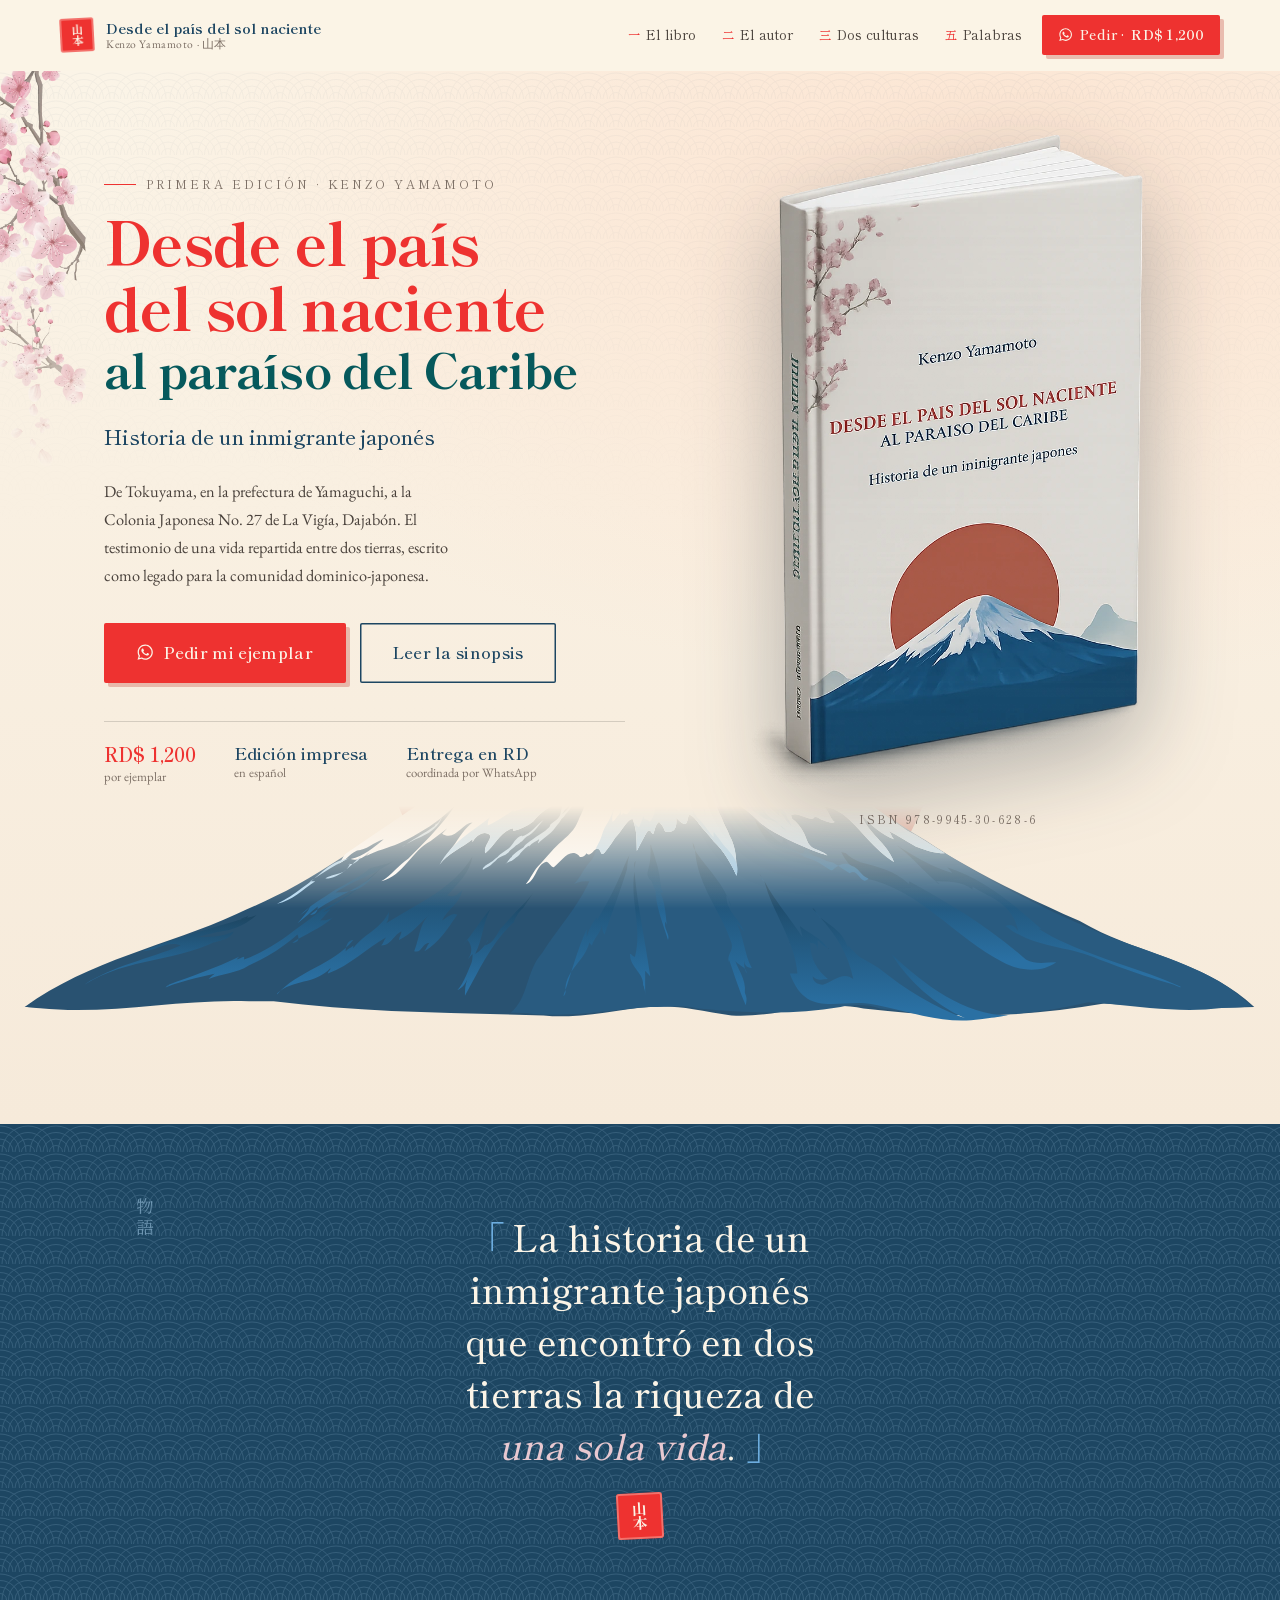
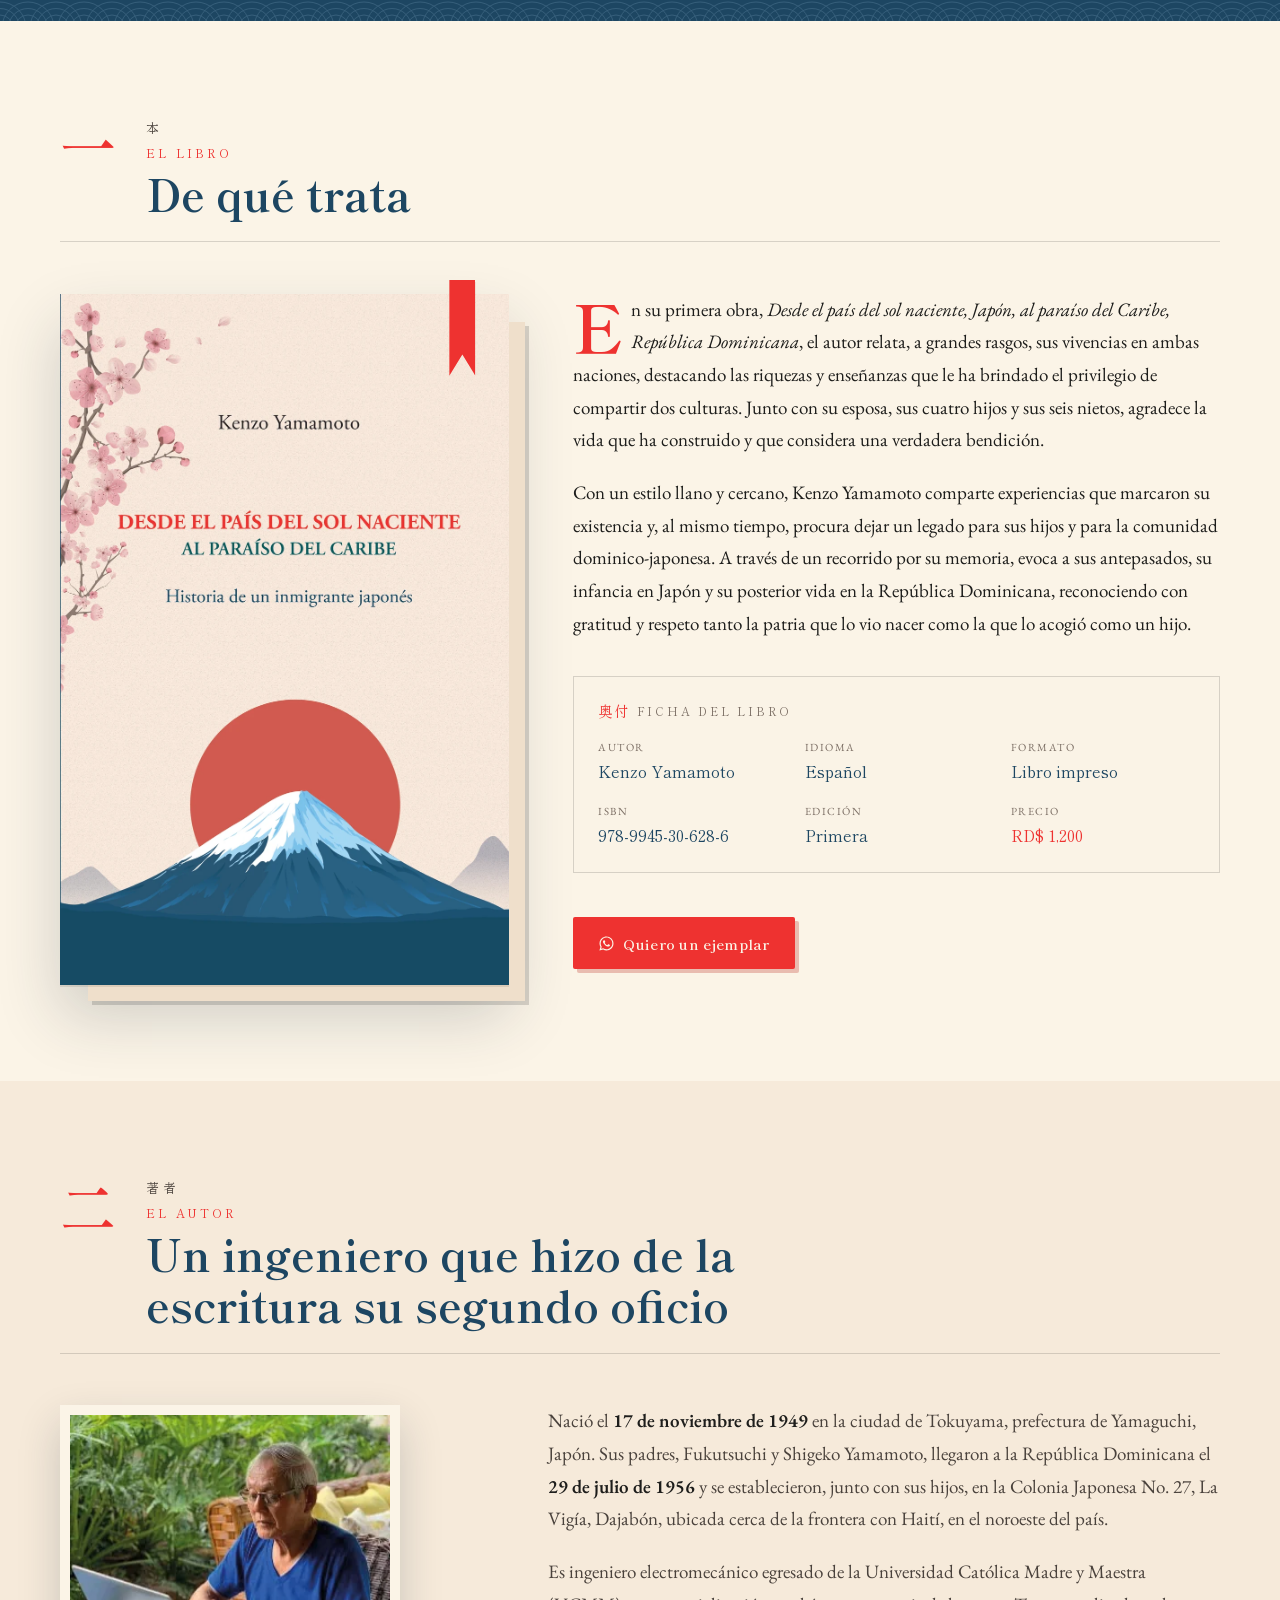
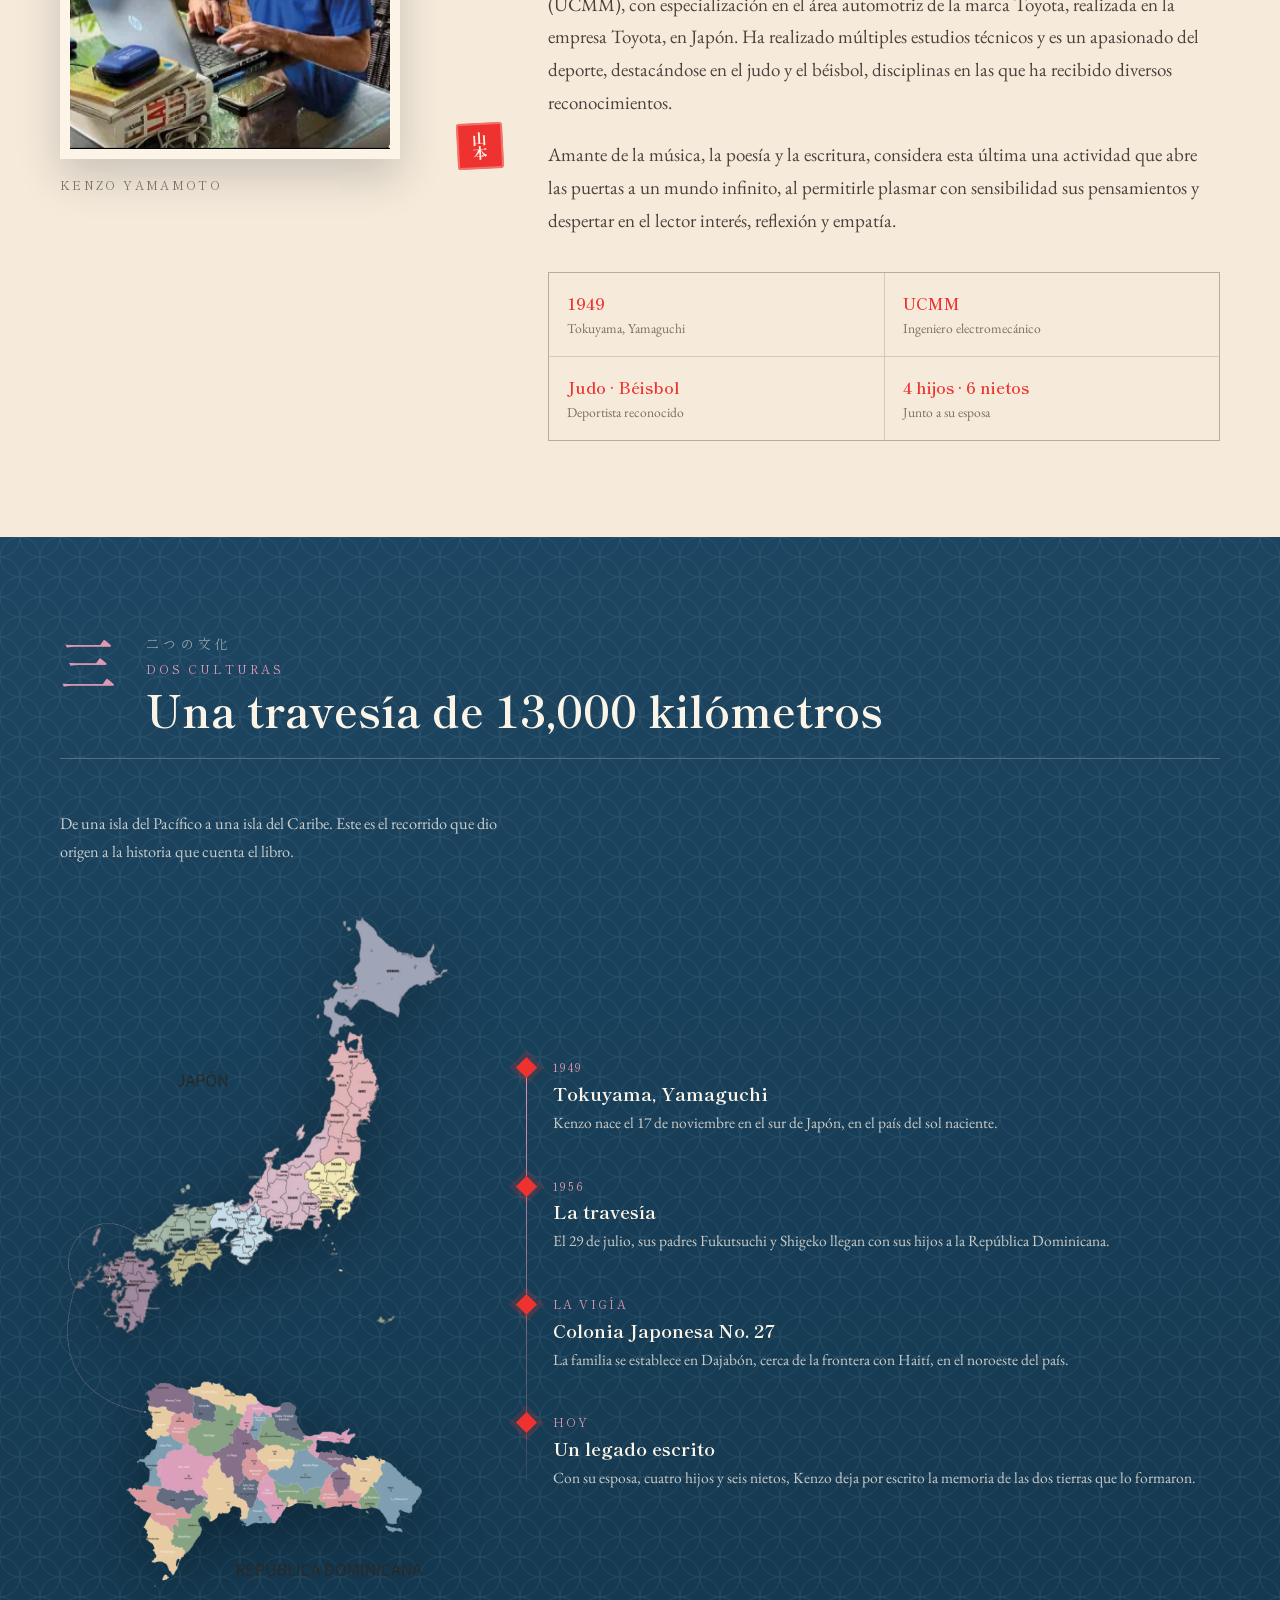
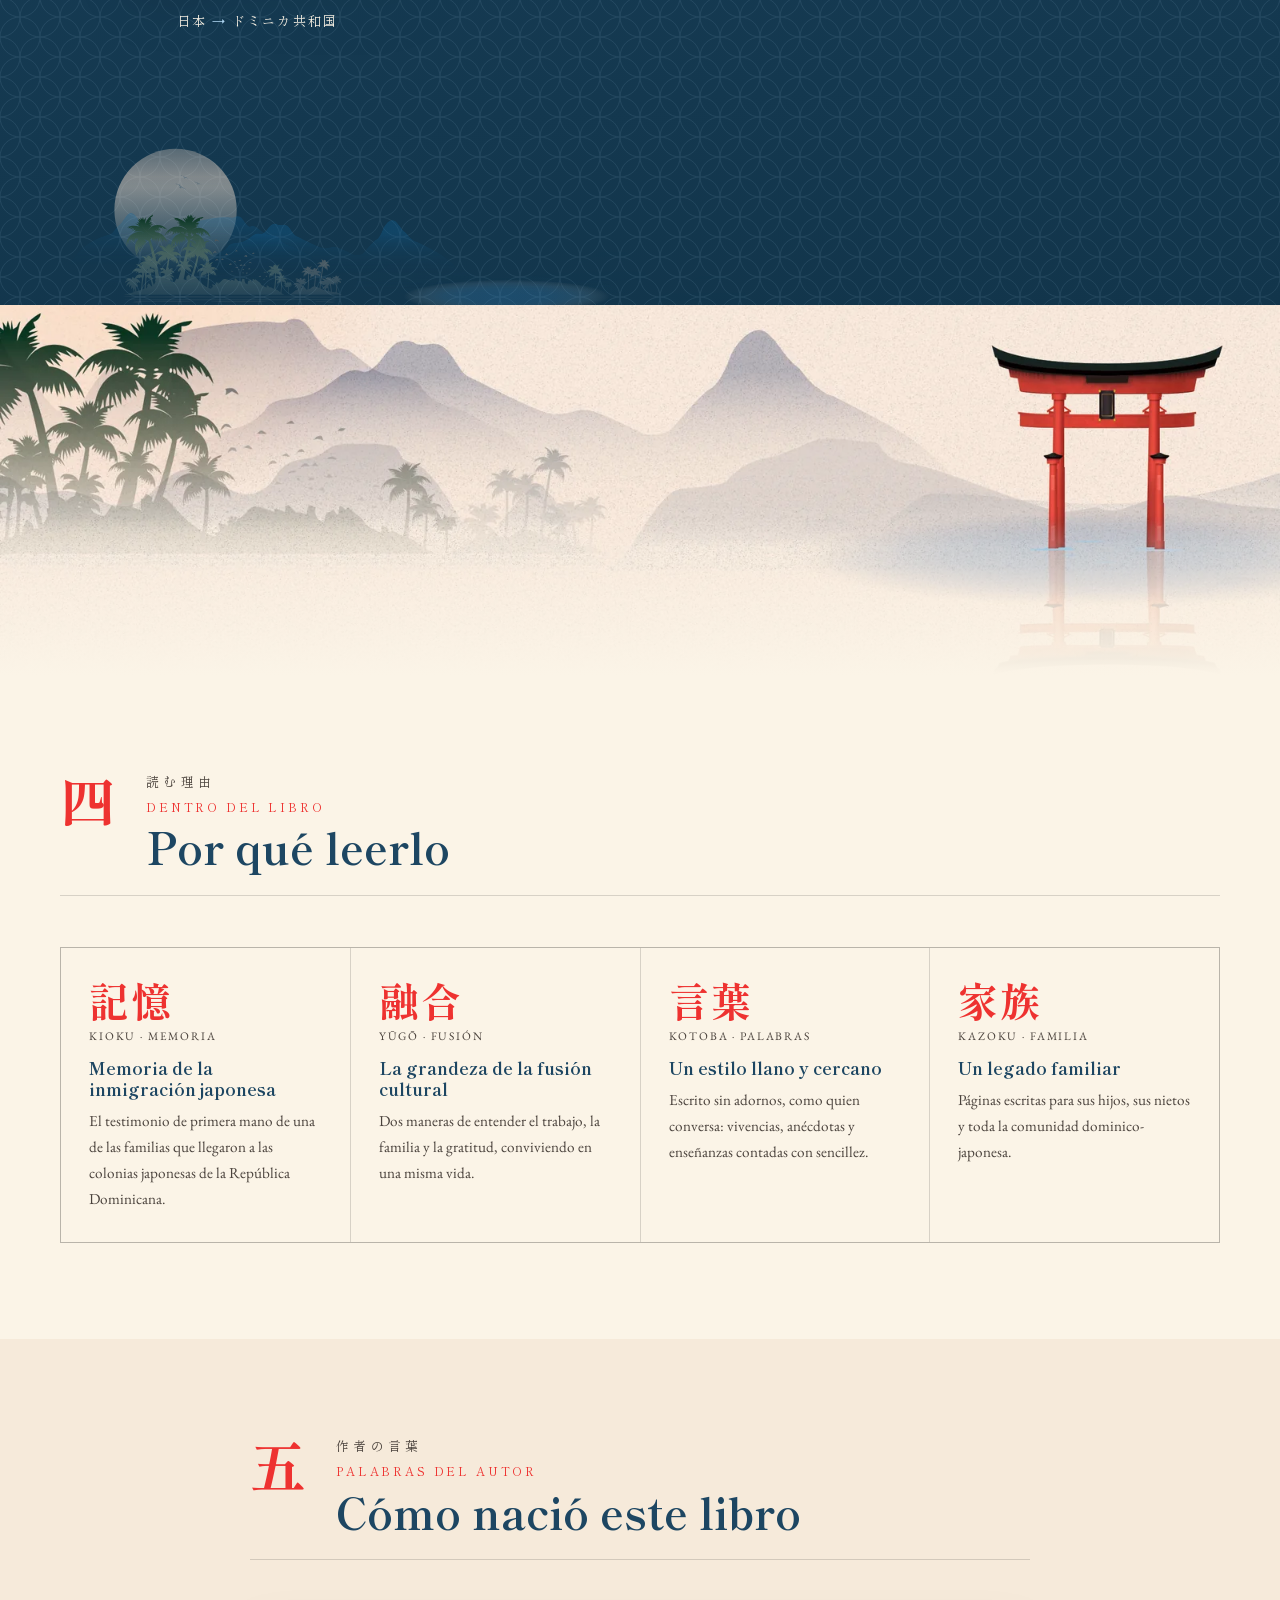
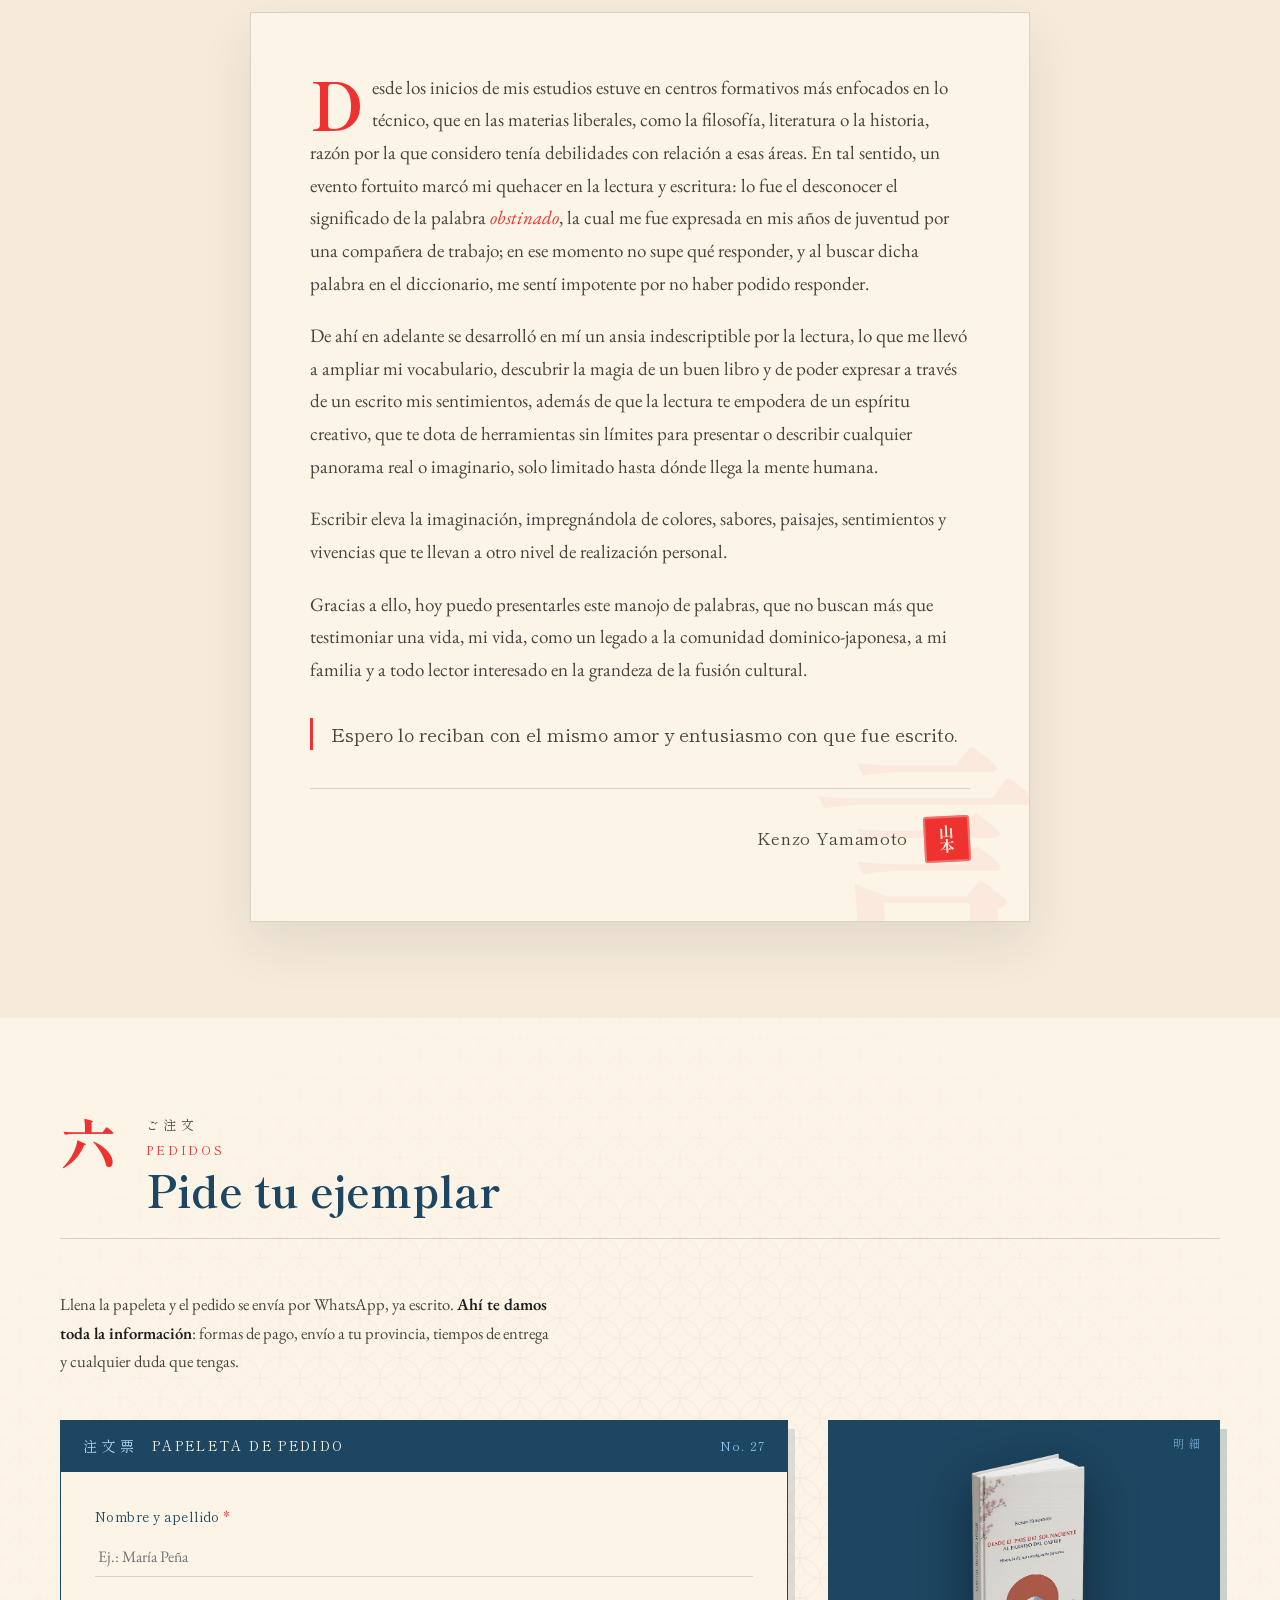
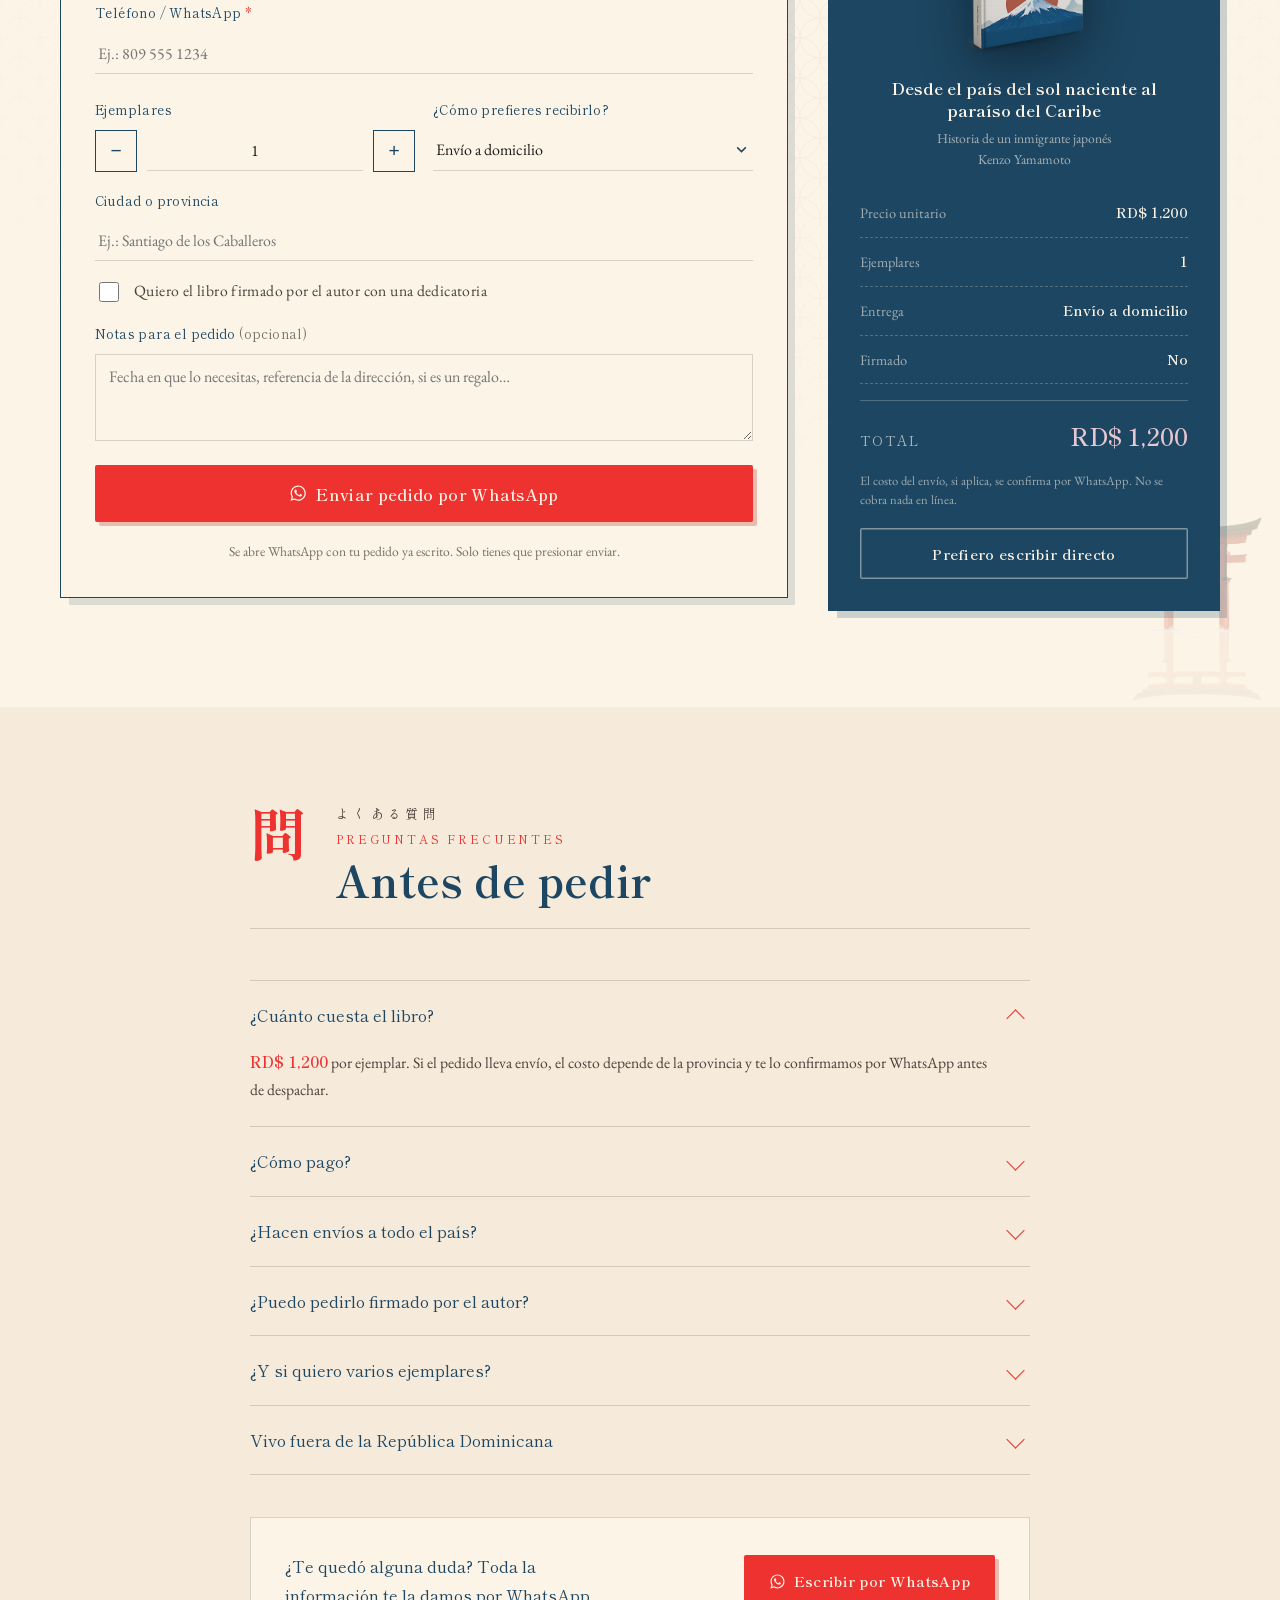
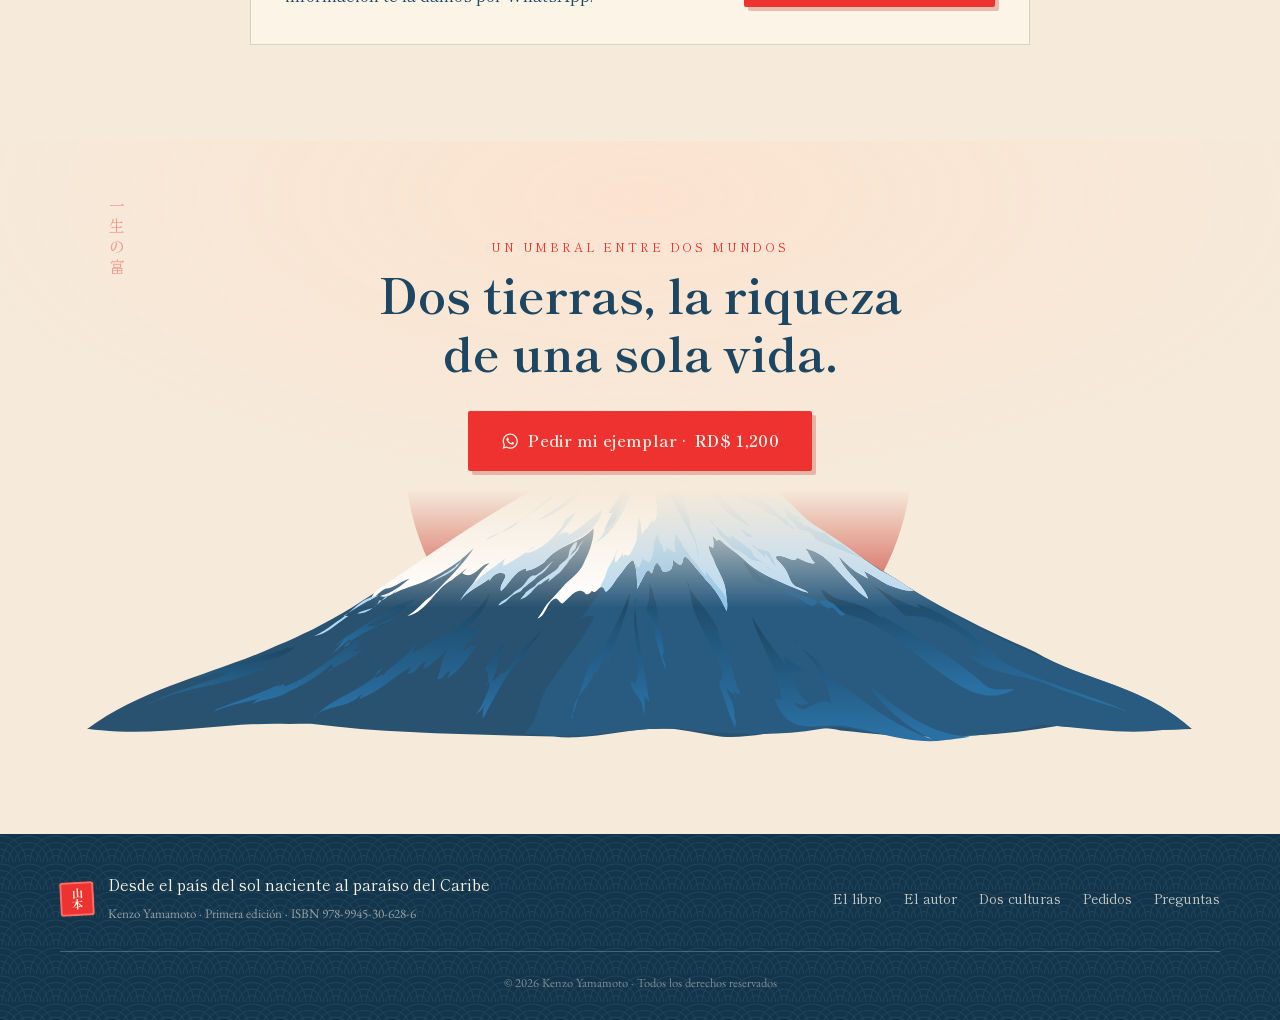
==== index.html @ 10454348 "web v2.2 rediseñada" ====
<!DOCTYPE html>
<html lang="es">
<head>
<meta charset="UTF-8">
<meta name="viewport" content="width=device-width, initial-scale=1">
<title>Desde el país del sol naciente al paraíso del Caribe — Kenzo Yamamoto</title>

<meta name="description" content="Historia de un inmigrante japonés. Kenzo Yamamoto narra su vida entre Japón y la República Dominicana. RD$ 1,200 · Pide tu ejemplar por WhatsApp.">
<meta name="author" content="Kenzo Yamamoto">
<meta name="theme-color" content="#1D4662">

<meta property="og:type" content="book">
<meta property="og:title" content="Desde el país del sol naciente al paraíso del Caribe">
<meta property="og:description" content="Historia de un inmigrante japonés que encontró en dos tierras la riqueza de una sola vida.">
<meta property="og:image" content="assets/book-cover.webp">
<meta property="og:locale" content="es_DO">

<link rel="icon" href="assets/torii.webp">
<link rel="preconnect" href="https://fonts.googleapis.com">
<link rel="preconnect" href="https://fonts.gstatic.com" crossorigin>
<link href="https://fonts.googleapis.com/css2?family=Shippori+Mincho:wght@400;500;600;700;800&family=EB+Garamond:ital,wght@0,400;0,500;0,600;1,400;1,500&display=swap" rel="stylesheet">
<link rel="stylesheet" href="css/styles.css">
</head>
<body>

<a class="skip-link" href="#pedido">Saltar al formulario de pedido</a>

<!-- ═══════════════════ NAV ═══════════════════ -->
<header class="nav" id="nav">
  <div class="nav__progress" id="progress" aria-hidden="true"></div>

  <div class="nav__inner">
    <a class="nav__brand" href="#inicio">
      <span class="hanko hanko--sm" aria-hidden="true">山本</span>
      <span class="nav__brandtxt">
        <strong>Desde el país del sol naciente</strong>
        <small>Kenzo Yamamoto · 山本</small>
      </span>
    </a>

    <nav class="nav__links" aria-label="Capítulos">
      <a href="#libro"><i aria-hidden="true">一</i>El libro</a>
      <a href="#autor"><i aria-hidden="true">二</i>El autor</a>
      <a href="#culturas"><i aria-hidden="true">三</i>Dos culturas</a>
      <a href="#palabras"><i aria-hidden="true">五</i>Palabras</a>
    </nav>

    <a class="btn btn--shu nav__cta" href="#pedido">
      <svg class="ico-wa" viewBox="0 0 24 24" aria-hidden="true"><path d="M12.04 2C6.58 2 2.13 6.45 2.13 11.91c0 1.75.46 3.45 1.32 4.95L2 22l5.25-1.38a9.9 9.9 0 0 0 4.79 1.22h.01c5.46 0 9.91-4.45 9.91-9.91 0-2.65-1.03-5.14-2.9-7.01A9.82 9.82 0 0 0 12.04 2Zm0 18.13h-.01a8.2 8.2 0 0 1-4.19-1.15l-.3-.18-3.12.82.83-3.04-.2-.31a8.2 8.2 0 0 1-1.26-4.36c0-4.54 3.7-8.24 8.25-8.24 2.2 0 4.27.86 5.83 2.42a8.19 8.19 0 0 1 2.41 5.83c0 4.54-3.7 8.21-8.24 8.21Zm4.52-6.16c-.25-.12-1.47-.72-1.69-.81-.23-.08-.39-.12-.56.13-.16.24-.64.8-.78.97-.14.16-.29.18-.54.06-.25-.12-1.05-.39-1.99-1.23-.74-.66-1.24-1.47-1.38-1.72-.15-.25-.02-.38.11-.5.11-.11.25-.29.37-.43.13-.15.17-.25.25-.41.08-.17.04-.31-.02-.43-.06-.12-.56-1.34-.76-1.84-.2-.48-.41-.42-.56-.43h-.48c-.16 0-.43.06-.65.31-.22.25-.85.83-.85 2.02s.87 2.34.99 2.5c.12.16 1.71 2.61 4.15 3.66.58.25 1.03.4 1.39.51.58.19 1.11.16 1.53.1.47-.07 1.47-.6 1.67-1.18.21-.58.21-1.07.15-1.18-.06-.11-.22-.17-.47-.29Z"/></svg>
      Pedir · <b id="navPrecio">RD$ 1,200</b>
    </a>

    <button class="nav__burger" id="burger" aria-label="Abrir menú" aria-expanded="false" aria-controls="mobileMenu">
      <span></span><span></span><span></span>
    </button>
  </div>

  <div class="nav__mobile" id="mobileMenu" hidden>
    <a href="#libro"><i aria-hidden="true">一</i>El libro</a>
    <a href="#autor"><i aria-hidden="true">二</i>El autor</a>
    <a href="#culturas"><i aria-hidden="true">三</i>Dos culturas</a>
    <a href="#dentro"><i aria-hidden="true">四</i>Por qué leerlo</a>
    <a href="#palabras"><i aria-hidden="true">五</i>Palabras del autor</a>
    <a href="#pedido" class="nav__mobile-cta"><i aria-hidden="true">六</i>Pedir mi ejemplar</a>
  </div>
</header>

<!-- ═══════════════════ PORTADA ═══════════════════ -->
<section class="hero" id="inicio">
  <div class="hero__seigaiha" aria-hidden="true"></div>
  <img class="hero__sakura" src="assets/sakura-rama.webp" alt="" aria-hidden="true" width="520" height="2053">
  <div class="petals" id="petals" aria-hidden="true"></div>

  <div class="wrap hero__grid">
    <div class="hero__text">
      <p class="tate tate--hero" aria-hidden="true">日出づる国からカリブの楽園へ</p>

      <p class="eyebrow"><span class="eyebrow__rule" aria-hidden="true"></span>Primera edición · Kenzo Yamamoto</p>

      <h1 class="hero__title">
        <span class="hero__t1">Desde el país<br>del sol naciente</span>
        <span class="hero__t2">al paraíso del Caribe</span>
      </h1>

      <p class="hero__sub">Historia de un inmigrante japonés</p>

      <p class="hero__lede">
        De Tokuyama, en la prefectura de Yamaguchi, a la Colonia Japonesa No.&nbsp;27 de
        La Vigía, Dajabón. El testimonio de una vida repartida entre dos tierras,
        escrito como legado para la comunidad dominico-japonesa.
      </p>

      <div class="hero__actions">
        <a class="btn btn--shu btn--lg" href="#pedido">
          <svg class="ico-wa" viewBox="0 0 24 24" aria-hidden="true"><path d="M12.04 2C6.58 2 2.13 6.45 2.13 11.91c0 1.75.46 3.45 1.32 4.95L2 22l5.25-1.38a9.9 9.9 0 0 0 4.79 1.22h.01c5.46 0 9.91-4.45 9.91-9.91 0-2.65-1.03-5.14-2.9-7.01A9.82 9.82 0 0 0 12.04 2Zm0 18.13h-.01a8.2 8.2 0 0 1-4.19-1.15l-.3-.18-3.12.82.83-3.04-.2-.31a8.2 8.2 0 0 1-1.26-4.36c0-4.54 3.7-8.24 8.25-8.24 2.2 0 4.27.86 5.83 2.42a8.19 8.19 0 0 1 2.41 5.83c0 4.54-3.7 8.21-8.24 8.21Zm4.52-6.16c-.25-.12-1.47-.72-1.69-.81-.23-.08-.39-.12-.56.13-.16.24-.64.8-.78.97-.14.16-.29.18-.54.06-.25-.12-1.05-.39-1.99-1.23-.74-.66-1.24-1.47-1.38-1.72-.15-.25-.02-.38.11-.5.11-.11.25-.29.37-.43.13-.15.17-.25.25-.41.08-.17.04-.31-.02-.43-.06-.12-.56-1.34-.76-1.84-.2-.48-.41-.42-.56-.43h-.48c-.16 0-.43.06-.65.31-.22.25-.85.83-.85 2.02s.87 2.34.99 2.5c.12.16 1.71 2.61 4.15 3.66.58.25 1.03.4 1.39.51.58.19 1.11.16 1.53.1.47-.07 1.47-.6 1.67-1.18.21-.58.21-1.07.15-1.18-.06-.11-.22-.17-.47-.29Z"/></svg>
          Pedir mi ejemplar
        </a>
        <a class="btn btn--linea btn--lg" href="#libro">Leer la sinopsis</a>
      </div>

      <ul class="hero__meta">
        <li><b id="heroPrecio">RD$ 1,200</b><span>por ejemplar</span></li>
        <li><b>Edición impresa</b><span>en español</span></li>
        <li><b>Entrega en RD</b><span>coordinada por WhatsApp</span></li>
      </ul>
    </div>

    <figure class="hero__book">
      <div class="hero__bookwrap">
        <img src="assets/book-cover.webp" width="696" height="1150"
             alt="Portada del libro Desde el país del sol naciente al paraíso del Caribe, de Kenzo Yamamoto">
      </div>
      <figcaption>ISBN 978-9945-30-628-6</figcaption>
    </figure>
  </div>

  <img class="hero__fuji" src="assets/fuji-ilustracion.svg" alt="" aria-hidden="true">
</section>

<!-- ═══════════════════ MAR / CITA ═══════════════════ -->
<section class="mar">
  <div class="mar__olas" aria-hidden="true"></div>
  <div class="wrap mar__inner">
    <p class="tate tate--mar" aria-hidden="true">物語</p>
    <blockquote class="mar__cita">
      La historia de un inmigrante japonés que encontró
      en dos tierras la riqueza de <em>una sola vida</em>.
    </blockquote>
    <span class="hanko hanko--mar" aria-hidden="true">山本</span>
  </div>
</section>

<!-- ═══════════════════ 一 · EL LIBRO ═══════════════════ -->
<section class="section" id="libro">
  <div class="wrap">
    <header class="cap">
      <span class="cap__num" aria-hidden="true">一</span>
      <div>
        <p class="cap__jp" aria-hidden="true">本</p>
        <p class="cap__kicker">El libro</p>
        <h2>De qué trata</h2>
      </div>
    </header>

    <div class="libro">
      <figure class="libro__portada">
        <img src="assets/portada.webp" loading="lazy" width="1000" height="1539"
             alt="Portada del libro: el monte Fuji bajo el sol naciente y una rama de cerezo en flor">
        <span class="libro__cinta" aria-hidden="true"></span>
      </figure>

      <div class="libro__texto">
        <p class="capitular">
          En su primera obra, <em>Desde el país del sol naciente, Japón, al paraíso del Caribe,
          República Dominicana</em>, el autor relata, a grandes rasgos, sus vivencias en ambas
          naciones, destacando las riquezas y enseñanzas que le ha brindado el privilegio de
          compartir dos culturas. Junto con su esposa, sus cuatro hijos y sus seis nietos,
          agradece la vida que ha construido y que considera una verdadera bendición.
        </p>
        <p>
          Con un estilo llano y cercano, Kenzo Yamamoto comparte experiencias que marcaron su
          existencia y, al mismo tiempo, procura dejar un legado para sus hijos y para la
          comunidad dominico-japonesa. A través de un recorrido por su memoria, evoca a sus
          antepasados, su infancia en Japón y su posterior vida en la República Dominicana,
          reconociendo con gratitud y respeto tanto la patria que lo vio nacer como la que lo
          acogió como un hijo.
        </p>

        <div class="colofon">
          <p class="colofon__t"><i aria-hidden="true">奥付</i> Ficha del libro</p>
          <dl>
            <div><dt>Autor</dt><dd>Kenzo Yamamoto</dd></div>
            <div><dt>Idioma</dt><dd>Español</dd></div>
            <div><dt>Formato</dt><dd>Libro impreso</dd></div>
            <div><dt>ISBN</dt><dd>978-9945-30-628-6</dd></div>
            <div><dt>Edición</dt><dd>Primera</dd></div>
            <div><dt>Precio</dt><dd id="fichaPrecio">RD$ 1,200</dd></div>
          </dl>
        </div>

        <a class="btn btn--shu" href="#pedido">
          <svg class="ico-wa" viewBox="0 0 24 24" aria-hidden="true"><path d="M12.04 2C6.58 2 2.13 6.45 2.13 11.91c0 1.75.46 3.45 1.32 4.95L2 22l5.25-1.38a9.9 9.9 0 0 0 4.79 1.22h.01c5.46 0 9.91-4.45 9.91-9.91 0-2.65-1.03-5.14-2.9-7.01A9.82 9.82 0 0 0 12.04 2Zm0 18.13h-.01a8.2 8.2 0 0 1-4.19-1.15l-.3-.18-3.12.82.83-3.04-.2-.31a8.2 8.2 0 0 1-1.26-4.36c0-4.54 3.7-8.24 8.25-8.24 2.2 0 4.27.86 5.83 2.42a8.19 8.19 0 0 1 2.41 5.83c0 4.54-3.7 8.21-8.24 8.21Zm4.52-6.16c-.25-.12-1.47-.72-1.69-.81-.23-.08-.39-.12-.56.13-.16.24-.64.8-.78.97-.14.16-.29.18-.54.06-.25-.12-1.05-.39-1.99-1.23-.74-.66-1.24-1.47-1.38-1.72-.15-.25-.02-.38.11-.5.11-.11.25-.29.37-.43.13-.15.17-.25.25-.41.08-.17.04-.31-.02-.43-.06-.12-.56-1.34-.76-1.84-.2-.48-.41-.42-.56-.43h-.48c-.16 0-.43.06-.65.31-.22.25-.85.83-.85 2.02s.87 2.34.99 2.5c.12.16 1.71 2.61 4.15 3.66.58.25 1.03.4 1.39.51.58.19 1.11.16 1.53.1.47-.07 1.47-.6 1.67-1.18.21-.58.21-1.07.15-1.18-.06-.11-.22-.17-.47-.29Z"/></svg>
          Quiero un ejemplar
        </a>
      </div>
    </div>
  </div>
</section>

<!-- ═══════════════════ 二 · EL AUTOR ═══════════════════ -->
<section class="section section--washi" id="autor">
  <div class="wrap">
    <header class="cap">
      <span class="cap__num" aria-hidden="true">二</span>
      <div>
        <p class="cap__jp" aria-hidden="true">著者</p>
        <p class="cap__kicker">El autor</p>
        <h2>Un ingeniero que hizo de la<br>escritura su segundo oficio</h2>
      </div>
    </header>

    <div class="autor">
      <figure class="autor__foto">
        <img src="assets/author-photo.webp" loading="lazy" width="290" height="302"
             alt="Kenzo Yamamoto escribiendo en su computadora, rodeado de vegetación">
        <span class="hanko hanko--foto" aria-hidden="true">山本</span>
        <figcaption>Kenzo Yamamoto</figcaption>
      </figure>

      <div class="autor__bio">
        <p>
          Nació el <b>17 de noviembre de 1949</b> en la ciudad de Tokuyama, prefectura
          de Yamaguchi, Japón. Sus padres, Fukutsuchi y Shigeko Yamamoto, llegaron a la República
          Dominicana el <b>29 de julio de 1956</b> y se establecieron, junto con sus
          hijos, en la Colonia Japonesa No.&nbsp;27, La Vigía, Dajabón, ubicada cerca de la
          frontera con Haití, en el noroeste del país.
        </p>
        <p>
          Es ingeniero electromecánico egresado de la Universidad Católica Madre y Maestra (UCMM),
          con especialización en el área automotriz de la marca Toyota, realizada en la empresa
          Toyota, en Japón. Ha realizado múltiples estudios técnicos y es un apasionado del deporte,
          destacándose en el judo y el béisbol, disciplinas en las que ha recibido diversos
          reconocimientos.
        </p>
        <p>
          Amante de la música, la poesía y la escritura, considera esta última una actividad que
          abre las puertas a un mundo infinito, al permitirle plasmar con sensibilidad sus
          pensamientos y despertar en el lector interés, reflexión y empatía.
        </p>

        <ul class="datos">
          <li><b>1949</b><span>Tokuyama, Yamaguchi</span></li>
          <li><b>UCMM</b><span>Ingeniero electromecánico</span></li>
          <li><b>Judo · Béisbol</b><span>Deportista reconocido</span></li>
          <li><b>4 hijos · 6 nietos</b><span>Junto a su esposa</span></li>
        </ul>
      </div>
    </div>
  </div>
</section>

<!-- ═══════════════════ 三 · DOS CULTURAS ═══════════════════ -->
<section class="section section--ai" id="culturas">
  <div class="ai__olas" aria-hidden="true"></div>

  <div class="wrap">
    <header class="cap cap--claro">
      <span class="cap__num" aria-hidden="true">三</span>
      <div>
        <p class="cap__jp" aria-hidden="true">二つの文化</p>
        <p class="cap__kicker">Dos culturas</p>
        <h2>Una travesía de 13,000 kilómetros</h2>
      </div>
    </header>

    <p class="lede-claro">
      De una isla del Pacífico a una isla del Caribe. Este es el recorrido que dio origen
      a la historia que cuenta el libro.
    </p>

    <div class="cruce">
      <figure class="cruce__mapa">
        <img src="assets/mapas.webp" loading="lazy" width="1078" height="1868"
             alt="Mapa de Japón y de la República Dominicana unidos por una línea que va de Yamaguchi a Dajabón">
        <figcaption><span>日本</span> → <span>ドミニカ共和国</span></figcaption>
      </figure>

      <ol class="ruta">
        <li>
          <span class="ruta__año">1949</span>
          <h3>Tokuyama, Yamaguchi</h3>
          <p>Kenzo nace el 17 de noviembre en el sur de Japón, en el país del sol naciente.</p>
        </li>
        <li>
          <span class="ruta__año">1956</span>
          <h3>La travesía</h3>
          <p>El 29 de julio, sus padres Fukutsuchi y Shigeko llegan con sus hijos a la República Dominicana.</p>
        </li>
        <li>
          <span class="ruta__año">La Vigía</span>
          <h3>Colonia Japonesa No.&nbsp;27</h3>
          <p>La familia se establece en Dajabón, cerca de la frontera con Haití, en el noroeste del país.</p>
        </li>
        <li>
          <span class="ruta__año">Hoy</span>
          <h3>Un legado escrito</h3>
          <p>Con su esposa, cuatro hijos y seis nietos, Kenzo deja por escrito la memoria de las dos tierras que lo formaron.</p>
        </li>
      </ol>
    </div>
  </div>

  <img class="ai__paisaje" src="assets/paisaje-ilustracion.svg" loading="lazy" alt="" aria-hidden="true">
</section>

<!-- franja del Caribe: palmeras, montañas y torii -->
<div class="banda-caribe" aria-hidden="true">
  <img src="assets/paisaje.webp" loading="lazy" width="1600" height="610" alt="">
</div>

<!-- ═══════════════════ 四 · POR QUÉ LEERLO ═══════════════════ -->
<section class="section" id="dentro">
  <div class="wrap">
    <header class="cap">
      <span class="cap__num" aria-hidden="true">四</span>
      <div>
        <p class="cap__jp" aria-hidden="true">読む理由</p>
        <p class="cap__kicker">Dentro del libro</p>
        <h2>Por qué leerlo</h2>
      </div>
    </header>

    <div class="razones">
      <article>
        <span class="kanji" aria-hidden="true">記憶</span>
        <p class="romaji" aria-hidden="true">kioku · memoria</p>
        <h3>Memoria de la inmigración japonesa</h3>
        <p>El testimonio de primera mano de una de las familias que llegaron a las colonias japonesas de la República Dominicana.</p>
      </article>
      <article>
        <span class="kanji" aria-hidden="true">融合</span>
        <p class="romaji" aria-hidden="true">yūgō · fusión</p>
        <h3>La grandeza de la fusión cultural</h3>
        <p>Dos maneras de entender el trabajo, la familia y la gratitud, conviviendo en una misma vida.</p>
      </article>
      <article>
        <span class="kanji" aria-hidden="true">言葉</span>
        <p class="romaji" aria-hidden="true">kotoba · palabras</p>
        <h3>Un estilo llano y cercano</h3>
        <p>Escrito sin adornos, como quien conversa: vivencias, anécdotas y enseñanzas contadas con sencillez.</p>
      </article>
      <article>
        <span class="kanji" aria-hidden="true">家族</span>
        <p class="romaji" aria-hidden="true">kazoku · familia</p>
        <h3>Un legado familiar</h3>
        <p>Páginas escritas para sus hijos, sus nietos y toda la comunidad dominico-japonesa.</p>
      </article>
    </div>
  </div>
</section>

<!-- ═══════════════════ 五 · PALABRAS DEL AUTOR ═══════════════════ -->
<section class="section section--washi" id="palabras">
  <div class="wrap narrow">
    <header class="cap">
      <span class="cap__num" aria-hidden="true">五</span>
      <div>
        <p class="cap__jp" aria-hidden="true">作者の言葉</p>
        <p class="cap__kicker">Palabras del autor</p>
        <h2>Cómo nació este libro</h2>
      </div>
    </header>

    <div class="carta">
      <span class="carta__marca" aria-hidden="true">言</span>

      <p class="capitular">
        Desde los inicios de mis estudios estuve en centros formativos más enfocados en lo
        técnico, que en las materias liberales, como la filosofía, literatura o la historia,
        razón por la que considero tenía debilidades con relación a esas áreas. En tal sentido,
        un evento fortuito marcó mi quehacer en la lectura y escritura: lo fue el desconocer el
        significado de la palabra <em>obstinado</em>, la cual me fue expresada en mis años de
        juventud por una compañera de trabajo; en ese momento no supe qué responder, y al buscar
        dicha palabra en el diccionario, me sentí impotente por no haber podido responder.
      </p>
      <p>
        De ahí en adelante se desarrolló en mí un ansia indescriptible por la lectura, lo que me
        llevó a ampliar mi vocabulario, descubrir la magia de un buen libro y de poder expresar
        a través de un escrito mis sentimientos, además de que la lectura te empodera de un
        espíritu creativo, que te dota de herramientas sin límites para presentar o describir
        cualquier panorama real o imaginario, solo limitado hasta dónde llega la mente humana.
      </p>
      <p>
        Escribir eleva la imaginación, impregnándola de colores, sabores, paisajes, sentimientos
        y vivencias que te llevan a otro nivel de realización personal.
      </p>
      <p>
        Gracias a ello, hoy puedo presentarles este manojo de palabras, que no buscan más que
        testimoniar una vida, mi vida, como un legado a la comunidad dominico-japonesa, a mi
        familia y a todo lector interesado en la grandeza de la fusión cultural.
      </p>

      <p class="carta__cierre">Espero lo reciban con el mismo amor y entusiasmo con que fue escrito.</p>

      <div class="firma">
        <span class="firma__nombre">Kenzo Yamamoto</span>
        <span class="hanko" aria-hidden="true">山本</span>
      </div>
    </div>
  </div>
</section>

<!-- ═══════════════════ 六 · PEDIDO ═══════════════════ -->
<section class="section section--pedido" id="pedido">
  <div class="pedido__shippo" aria-hidden="true"></div>
  <img class="pedido__torii" src="assets/torii.webp" loading="lazy" alt="" aria-hidden="true" width="560" height="613">

  <div class="wrap">
    <header class="cap">
      <span class="cap__num" aria-hidden="true">六</span>
      <div>
        <p class="cap__jp" aria-hidden="true">ご注文</p>
        <p class="cap__kicker">Pedidos</p>
        <h2>Pide tu ejemplar</h2>
      </div>
    </header>

    <p class="lede">
      Llena la papeleta y el pedido se envía por WhatsApp, ya escrito.
      <b>Ahí te damos toda la información</b>: formas de pago, envío a tu provincia,
      tiempos de entrega y cualquier duda que tengas.
    </p>

    <div class="pedido">
      <form class="papeleta" id="orderForm" novalidate>
        <div class="papeleta__cab">
          <span class="papeleta__jp" aria-hidden="true">注文票</span>
          <span class="papeleta__tit">Papeleta de pedido</span>
          <span class="papeleta__folio" aria-hidden="true">No. 27</span>
        </div>

        <div class="papeleta__cuerpo">
          <div class="field">
            <label for="nombre">Nombre y apellido <span class="req" aria-hidden="true">*</span></label>
            <input type="text" id="nombre" name="nombre" autocomplete="name" placeholder="Ej.: María Peña" required>
            <p class="err" data-err="nombre"></p>
          </div>

          <div class="field">
            <label for="telefono">Teléfono / WhatsApp <span class="req" aria-hidden="true">*</span></label>
            <input type="tel" id="telefono" name="telefono" autocomplete="tel" inputmode="tel" placeholder="Ej.: 809 555 1234" required>
            <p class="err" data-err="telefono"></p>
          </div>

          <div class="field field--half">
            <label for="cantidad">Ejemplares</label>
            <div class="stepper">
              <button type="button" class="stepper__btn" data-step="-1" aria-label="Quitar un ejemplar">−</button>
              <input type="number" id="cantidad" name="cantidad" value="1" min="1" max="99" inputmode="numeric">
              <button type="button" class="stepper__btn" data-step="1" aria-label="Agregar un ejemplar">+</button>
            </div>
          </div>

          <div class="field field--half">
            <label for="entrega">¿Cómo prefieres recibirlo?</label>
            <select id="entrega" name="entrega">
              <option>Envío a domicilio</option>
              <option>Recoger en persona</option>
              <option>Coordinar por WhatsApp</option>
            </select>
          </div>

          <div class="field">
            <label for="ciudad">Ciudad o provincia</label>
            <input type="text" id="ciudad" name="ciudad" autocomplete="address-level2" placeholder="Ej.: Santiago de los Caballeros">
          </div>

          <div class="field">
            <label class="check">
              <input type="checkbox" id="dedicatoria" name="dedicatoria">
              <span>Quiero el libro firmado por el autor con una dedicatoria</span>
            </label>
          </div>

          <div class="field" id="dedicWrap" hidden>
            <label for="dedicText">¿Para quién es la dedicatoria?</label>
            <input type="text" id="dedicText" name="dedicText" placeholder="Ej.: Para Ana, con cariño">
          </div>

          <div class="field">
            <label for="notas">Notas para el pedido <span class="opt">(opcional)</span></label>
            <textarea id="notas" name="notas" rows="3" placeholder="Fecha en que lo necesitas, referencia de la dirección, si es un regalo…"></textarea>
          </div>

          <button class="btn btn--shu btn--lg btn--block" type="submit">
            <svg class="ico-wa" viewBox="0 0 24 24" aria-hidden="true"><path d="M12.04 2C6.58 2 2.13 6.45 2.13 11.91c0 1.75.46 3.45 1.32 4.95L2 22l5.25-1.38a9.9 9.9 0 0 0 4.79 1.22h.01c5.46 0 9.91-4.45 9.91-9.91 0-2.65-1.03-5.14-2.9-7.01A9.82 9.82 0 0 0 12.04 2Zm0 18.13h-.01a8.2 8.2 0 0 1-4.19-1.15l-.3-.18-3.12.82.83-3.04-.2-.31a8.2 8.2 0 0 1-1.26-4.36c0-4.54 3.7-8.24 8.25-8.24 2.2 0 4.27.86 5.83 2.42a8.19 8.19 0 0 1 2.41 5.83c0 4.54-3.7 8.21-8.24 8.21Zm4.52-6.16c-.25-.12-1.47-.72-1.69-.81-.23-.08-.39-.12-.56.13-.16.24-.64.8-.78.97-.14.16-.29.18-.54.06-.25-.12-1.05-.39-1.99-1.23-.74-.66-1.24-1.47-1.38-1.72-.15-.25-.02-.38.11-.5.11-.11.25-.29.37-.43.13-.15.17-.25.25-.41.08-.17.04-.31-.02-.43-.06-.12-.56-1.34-.76-1.84-.2-.48-.41-.42-.56-.43h-.48c-.16 0-.43.06-.65.31-.22.25-.85.83-.85 2.02s.87 2.34.99 2.5c.12.16 1.71 2.61 4.15 3.66.58.25 1.03.4 1.39.51.58.19 1.11.16 1.53.1.47-.07 1.47-.6 1.67-1.18.21-.58.21-1.07.15-1.18-.06-.11-.22-.17-.47-.29Z"/></svg>
            Enviar pedido por WhatsApp
          </button>

          <p class="papeleta__nota">
            Se abre WhatsApp con tu pedido ya escrito. Solo tienes que presionar enviar.
          </p>
        </div>
      </form>

      <aside class="recibo" aria-label="Resumen del pedido">
        <span class="recibo__jp" aria-hidden="true">明細</span>
        <img class="recibo__cover" src="assets/book-cover.webp" loading="lazy" width="696" height="1150"
             alt="Ejemplar de Desde el país del sol naciente al paraíso del Caribe">
        <h3>Desde el país del sol naciente al paraíso del Caribe</h3>
        <p class="recibo__sub">Historia de un inmigrante japonés<br>Kenzo Yamamoto</p>

        <ul class="recibo__list">
          <li><span>Precio unitario</span><b id="resUnitario">RD$ 1,200</b></li>
          <li><span>Ejemplares</span><b id="resCantidad">1</b></li>
          <li><span>Entrega</span><b id="resEntrega">Envío a domicilio</b></li>
          <li><span>Firmado</span><b id="resFirma">No</b></li>
        </ul>

        <p class="recibo__total"><span>Total</span><b id="resPrecio">RD$ 1,200</b></p>
        <p class="recibo__pie">El costo del envío, si aplica, se confirma por WhatsApp. No se cobra nada en línea.</p>

        <a class="btn btn--linea btn--block" id="waDirecto" href="#">Prefiero escribir directo</a>
      </aside>
    </div>
  </div>
</section>

<!-- ═══════════════════ FAQ ═══════════════════ -->
<section class="section section--washi" id="faq">
  <div class="wrap narrow">
    <header class="cap">
      <span class="cap__num" aria-hidden="true">問</span>
      <div>
        <p class="cap__jp" aria-hidden="true">よくある質問</p>
        <p class="cap__kicker">Preguntas frecuentes</p>
        <h2>Antes de pedir</h2>
      </div>
    </header>

    <div class="faq">
      <details open>
        <summary>¿Cuánto cuesta el libro?</summary>
        <p><b id="faqPrecio">RD$ 1,200</b> por ejemplar. Si el pedido lleva envío, el costo depende de la provincia y te lo confirmamos por WhatsApp antes de despachar.</p>
      </details>
      <details>
        <summary>¿Cómo pago?</summary>
        <p>El pago se acuerda directamente por WhatsApp. Escríbenos y te indicamos las formas disponibles para que elijas la que mejor te convenga.</p>
      </details>
      <details>
        <summary>¿Hacen envíos a todo el país?</summary>
        <p>Coordinamos envíos dentro de la República Dominicana. Mándanos tu provincia por WhatsApp y te decimos cómo y cuándo te llega.</p>
      </details>
      <details>
        <summary>¿Puedo pedirlo firmado por el autor?</summary>
        <p>Sí. Marca la casilla de dedicatoria en la papeleta e indícanos el nombre de la persona. Es ideal para regalo.</p>
      </details>
      <details>
        <summary>¿Y si quiero varios ejemplares?</summary>
        <p>Indica la cantidad en la papeleta. Para pedidos de bibliotecas, escuelas o instituciones, escríbenos por WhatsApp y lo conversamos.</p>
      </details>
      <details>
        <summary>Vivo fuera de la República Dominicana</summary>
        <p>Escríbenos por WhatsApp indicando tu país y buscamos la mejor forma de hacerte llegar el ejemplar.</p>
      </details>
    </div>

    <div class="faq__cta">
      <p>¿Te quedó alguna duda? Toda la información te la damos por WhatsApp.</p>
      <a class="btn btn--shu" id="waFaq" href="#">
        <svg class="ico-wa" viewBox="0 0 24 24" aria-hidden="true"><path d="M12.04 2C6.58 2 2.13 6.45 2.13 11.91c0 1.75.46 3.45 1.32 4.95L2 22l5.25-1.38a9.9 9.9 0 0 0 4.79 1.22h.01c5.46 0 9.91-4.45 9.91-9.91 0-2.65-1.03-5.14-2.9-7.01A9.82 9.82 0 0 0 12.04 2Zm0 18.13h-.01a8.2 8.2 0 0 1-4.19-1.15l-.3-.18-3.12.82.83-3.04-.2-.31a8.2 8.2 0 0 1-1.26-4.36c0-4.54 3.7-8.24 8.25-8.24 2.2 0 4.27.86 5.83 2.42a8.19 8.19 0 0 1 2.41 5.83c0 4.54-3.7 8.21-8.24 8.21Zm4.52-6.16c-.25-.12-1.47-.72-1.69-.81-.23-.08-.39-.12-.56.13-.16.24-.64.8-.78.97-.14.16-.29.18-.54.06-.25-.12-1.05-.39-1.99-1.23-.74-.66-1.24-1.47-1.38-1.72-.15-.25-.02-.38.11-.5.11-.11.25-.29.37-.43.13-.15.17-.25.25-.41.08-.17.04-.31-.02-.43-.06-.12-.56-1.34-.76-1.84-.2-.48-.41-.42-.56-.43h-.48c-.16 0-.43.06-.65.31-.22.25-.85.83-.85 2.02s.87 2.34.99 2.5c.12.16 1.71 2.61 4.15 3.66.58.25 1.03.4 1.39.51.58.19 1.11.16 1.53.1.47-.07 1.47-.6 1.67-1.18.21-.58.21-1.07.15-1.18-.06-.11-.22-.17-.47-.29Z"/></svg>
        Escribir por WhatsApp
      </a>
    </div>
  </div>
</section>

<!-- ═══════════════════ CIERRE ═══════════════════ -->
<section class="cierre">
  <div class="wrap center">
    <p class="tate tate--cierre" aria-hidden="true">一生の富</p>
    <p class="cap__kicker">Un umbral entre dos mundos</p>
    <h2>Dos tierras, la riqueza<br>de una sola vida.</h2>
    <a class="btn btn--shu btn--lg" href="#pedido">
      <svg class="ico-wa" viewBox="0 0 24 24" aria-hidden="true"><path d="M12.04 2C6.58 2 2.13 6.45 2.13 11.91c0 1.75.46 3.45 1.32 4.95L2 22l5.25-1.38a9.9 9.9 0 0 0 4.79 1.22h.01c5.46 0 9.91-4.45 9.91-9.91 0-2.65-1.03-5.14-2.9-7.01A9.82 9.82 0 0 0 12.04 2Zm0 18.13h-.01a8.2 8.2 0 0 1-4.19-1.15l-.3-.18-3.12.82.83-3.04-.2-.31a8.2 8.2 0 0 1-1.26-4.36c0-4.54 3.7-8.24 8.25-8.24 2.2 0 4.27.86 5.83 2.42a8.19 8.19 0 0 1 2.41 5.83c0 4.54-3.7 8.21-8.24 8.21Zm4.52-6.16c-.25-.12-1.47-.72-1.69-.81-.23-.08-.39-.12-.56.13-.16.24-.64.8-.78.97-.14.16-.29.18-.54.06-.25-.12-1.05-.39-1.99-1.23-.74-.66-1.24-1.47-1.38-1.72-.15-.25-.02-.38.11-.5.11-.11.25-.29.37-.43.13-.15.17-.25.25-.41.08-.17.04-.31-.02-.43-.06-.12-.56-1.34-.76-1.84-.2-.48-.41-.42-.56-.43h-.48c-.16 0-.43.06-.65.31-.22.25-.85.83-.85 2.02s.87 2.34.99 2.5c.12.16 1.71 2.61 4.15 3.66.58.25 1.03.4 1.39.51.58.19 1.11.16 1.53.1.47-.07 1.47-.6 1.67-1.18.21-.58.21-1.07.15-1.18-.06-.11-.22-.17-.47-.29Z"/></svg>
      Pedir mi ejemplar · <b id="cierrePrecio">RD$ 1,200</b>
    </a>
  </div>
  <img class="cierre__fuji" src="assets/fuji-ilustracion.svg" loading="lazy" alt="" aria-hidden="true">
</section>

<!-- ═══════════════════ FOOTER ═══════════════════ -->
<footer class="footer">
  <div class="footer__olas" aria-hidden="true"></div>
  <div class="wrap footer__inner">
    <div class="footer__marca">
      <span class="hanko hanko--sm" aria-hidden="true">山本</span>
      <div>
        <p class="footer__title">Desde el país del sol naciente al paraíso del Caribe</p>
        <p class="footer__meta">Kenzo Yamamoto · Primera edición · ISBN 978-9945-30-628-6</p>
      </div>
    </div>
    <nav class="footer__links" aria-label="Pie de página">
      <a href="#libro">El libro</a>
      <a href="#autor">El autor</a>
      <a href="#culturas">Dos culturas</a>
      <a href="#pedido">Pedidos</a>
      <a href="#faq">Preguntas</a>
    </nav>
  </div>
  <p class="footer__copy">© <span id="year">2026</span> Kenzo Yamamoto · Todos los derechos reservados</p>
</footer>

<!-- Botón flotante -->
<a class="fab" id="fabWa" href="#pedido" aria-label="Pedir por WhatsApp">
  <svg class="ico-wa" viewBox="0 0 24 24" aria-hidden="true"><path d="M12.04 2C6.58 2 2.13 6.45 2.13 11.91c0 1.75.46 3.45 1.32 4.95L2 22l5.25-1.38a9.9 9.9 0 0 0 4.79 1.22h.01c5.46 0 9.91-4.45 9.91-9.91 0-2.65-1.03-5.14-2.9-7.01A9.82 9.82 0 0 0 12.04 2Zm0 18.13h-.01a8.2 8.2 0 0 1-4.19-1.15l-.3-.18-3.12.82.83-3.04-.2-.31a8.2 8.2 0 0 1-1.26-4.36c0-4.54 3.7-8.24 8.25-8.24 2.2 0 4.27.86 5.83 2.42a8.19 8.19 0 0 1 2.41 5.83c0 4.54-3.7 8.21-8.24 8.21Zm4.52-6.16c-.25-.12-1.47-.72-1.69-.81-.23-.08-.39-.12-.56.13-.16.24-.64.8-.78.97-.14.16-.29.18-.54.06-.25-.12-1.05-.39-1.99-1.23-.74-.66-1.24-1.47-1.38-1.72-.15-.25-.02-.38.11-.5.11-.11.25-.29.37-.43.13-.15.17-.25.25-.41.08-.17.04-.31-.02-.43-.06-.12-.56-1.34-.76-1.84-.2-.48-.41-.42-.56-.43h-.48c-.16 0-.43.06-.65.31-.22.25-.85.83-.85 2.02s.87 2.34.99 2.5c.12.16 1.71 2.61 4.15 3.66.58.25 1.03.4 1.39.51.58.19 1.11.16 1.53.1.47-.07 1.47-.6 1.67-1.18.21-.58.21-1.07.15-1.18-.06-.11-.22-.17-.47-.29Z"/></svg>
  <span>Pedir</span>
</a>

<script src="js/main.js"></script>
</body>
</html>
---- css/styles.css ----
/* ═══════════════════════════════════════════════════════════════
   Desde el país del sol naciente al paraíso del Caribe
   Kenzo Yamamoto · 山本

   Un solo branding: TODOS los colores salen de las ilustraciones
   originales del libro (portada, contraportada y solapas).
   ═══════════════════════════════════════════════════════════════ */

:root{
  /* 和紙 washi — el papel del libro */
  --washi:    #FBF4E7;
  --washi-2:  #F6EADA;
  --washi-3:  #FCE3D0;   /* resplandor durazno del amanecer */
  --washi-4:  #EFDFCB;

  /* 墨 sumi — la tinta */
  --sumi:     #1D1D1B;
  --sumi-2:   #4A423C;
  --sumi-3:   #7C6F65;

  /* 朱 shu — el rojo del título y del torii */
  --shu:      #EE3230;
  --shu-2:    #D05145;   /* el sol naciente */
  --shu-3:    #B92B22;   /* profundo, para hover */

  /* 藍 ai — el añil del Fuji */
  --ai:       #1D4662;
  --ai-2:     #295B80;
  --ai-3:     #2A70A3;
  --ai-4:     #12354B;

  /* 水 mizu — el agua y la nieve */
  --mizu:     #6DADDF;
  --mizu-2:   #8BC3EB;
  --mizu-3:   #B2D9F5;

  /* 緑 midori — el verde del subtítulo */
  --midori:   #06595C;

  /* 桜 sakura */
  --sakura:   #E098B0;
  --sakura-2: #E8C8D0;

  --linea:      rgba(29,29,27,.16);
  --linea-2:    rgba(29,29,27,.08);
  --linea-luz:  rgba(251,244,231,.24);

  --wrap: 1160px;
  --nav-h: 70px;

  --f-tit: 'Shippori Mincho', 'Hiragino Mincho ProN', 'Yu Mincho', serif;
  --f-txt: 'EB Garamond', Georgia, 'Times New Roman', serif;
}

*,*::before,*::after{ box-sizing:border-box; }
[hidden]{ display:none !important; }

html{ scroll-behavior:smooth; scroll-padding-top:calc(var(--nav-h) + 16px); }

body{
  margin:0;
  background:var(--washi);
  color:var(--sumi);
  font-family:var(--f-txt);
  font-size:19px;
  line-height:1.72;
  -webkit-font-smoothing:antialiased;
  overflow-x:hidden;
}

img,svg{ max-width:100%; height:auto; display:block; }
a{ color:inherit; }
p{ margin:0 0 1.05em; }
h1,h2,h3{ font-family:var(--f-tit); line-height:1.2; margin:0; font-weight:700; }
b,strong{ font-weight:600; }
::selection{ background:var(--sakura-2); color:var(--ai-4); }

:focus-visible{ outline:2.5px solid var(--shu); outline-offset:3px; }

.skip-link{
  position:absolute; left:-9999px; top:0; z-index:200;
  background:var(--ai); color:var(--washi); padding:12px 18px;
  text-decoration:none;
}
.skip-link:focus{ left:0; }

.wrap{ width:min(100% - 44px, var(--wrap)); margin-inline:auto; }
.wrap.narrow{ width:min(100% - 44px, 780px); }
.center{ text-align:center; }

/* ─────────── 印章 · el sello hanko ─────────── */
.hanko{
  display:inline-grid; place-items:center;
  width:46px; height:46px; flex:none;
  background:var(--shu);
  color:var(--washi);
  font-family:var(--f-tit); font-weight:700;
  font-size:15px; line-height:1.02; letter-spacing:0;
  writing-mode:vertical-rl;
  border-radius:3px;
  transform:rotate(-3deg);
  box-shadow:inset 0 0 0 2px rgba(251,244,231,.32);
  user-select:none;
}
.hanko--sm{ width:34px; height:34px; font-size:11.5px; }
.hanko--foto{ position:absolute; right:-14px; bottom:26px; }
.hanko--mar{ background:var(--shu); margin:22px auto 0; }

/* ─────────── 縦書き · texto vertical ─────────── */
.tate{
  writing-mode:vertical-rl;
  font-family:var(--f-tit);
  letter-spacing:.28em;
  margin:0;
  user-select:none;
}

/* ─────────── botones ─────────── */
.btn{
  display:inline-flex; align-items:center; justify-content:center; gap:.55em;
  font-family:var(--f-tit); font-weight:600; font-size:.92rem;
  letter-spacing:.02em;
  padding:.9em 1.7em; border:none; border-radius:2px;
  text-decoration:none; cursor:pointer; position:relative;
  transition:transform .18s ease, background .18s ease, color .18s ease, box-shadow .18s ease;
}
.btn b{ font-weight:700; }
.ico-wa{ width:1.15em; height:1.15em; fill:currentColor; flex:none; }

.btn--shu{
  background:var(--shu); color:var(--washi);
  box-shadow:4px 4px 0 rgba(185,43,34,.28);
}
.btn--shu:hover{ background:var(--shu-3); transform:translate(-1px,-1px); box-shadow:6px 6px 0 rgba(185,43,34,.3); }
.btn--shu:active{ transform:translate(2px,2px); box-shadow:1px 1px 0 rgba(185,43,34,.3); }

.btn--linea{
  background:transparent; color:var(--ai);
  box-shadow:inset 0 0 0 1.5px var(--ai);
}
.btn--linea:hover{ background:var(--ai); color:var(--washi); }

.btn--lg{ font-size:1rem; padding:1.02em 2.05em; }
.btn--block{ display:flex; width:100%; }

/* ═══════════════ NAV ═══════════════ */
.nav{
  position:sticky; top:0; z-index:100;
  background:rgba(251,244,231,.93);
  backdrop-filter:saturate(160%) blur(10px);
  -webkit-backdrop-filter:saturate(160%) blur(10px);
  border-bottom:1px solid transparent;
  transition:border-color .3s ease, box-shadow .3s ease;
}
.nav.is-stuck{ border-bottom-color:var(--linea); box-shadow:0 8px 26px rgba(29,29,27,.06); }

.nav__progress{
  position:absolute; top:0; left:0; height:2px; width:0;
  background:var(--shu); z-index:2;
}

.nav__inner{
  width:min(100% - 32px, var(--wrap)); margin-inline:auto;
  min-height:var(--nav-h); display:flex; align-items:center; gap:20px;
}
.nav__brand{ display:flex; align-items:center; gap:12px; text-decoration:none; margin-right:auto; }
.nav__brandtxt{ display:flex; flex-direction:column; line-height:1.2; }
.nav__brandtxt strong{
  font-family:var(--f-tit); font-size:.9rem; font-weight:700; color:var(--ai);
  max-width:26ch; overflow:hidden; text-overflow:ellipsis; white-space:nowrap;
}
.nav__brandtxt small{ font-size:.72rem; color:var(--sumi-3); letter-spacing:.05em; }

.nav__links{ display:flex; gap:26px; }
.nav__links a{
  font-family:var(--f-tit); font-size:.86rem; color:var(--sumi-2);
  text-decoration:none; padding:8px 0; position:relative;
  display:flex; align-items:baseline; gap:.45em;
}
.nav__links i{ font-style:normal; font-size:.78rem; color:var(--shu); }
.nav__links a::after{
  content:''; position:absolute; left:0; right:100%; bottom:2px; height:1.5px;
  background:var(--shu); transition:right .28s ease;
}
.nav__links a:hover{ color:var(--sumi); }
.nav__links a:hover::after{ right:0; }

.nav__cta{ padding:.62em 1.15em; font-size:.83rem; }

.nav__burger{
  display:none; width:44px; height:44px; border:none; background:transparent;
  cursor:pointer; padding:10px; flex-direction:column; justify-content:space-between;
}
.nav__burger span{ display:block; height:2px; background:var(--ai); transition:transform .25s ease, opacity .2s ease; }
.nav__burger[aria-expanded="true"] span:nth-child(1){ transform:translateY(9px) rotate(45deg); }
.nav__burger[aria-expanded="true"] span:nth-child(2){ opacity:0; }
.nav__burger[aria-expanded="true"] span:nth-child(3){ transform:translateY(-9px) rotate(-45deg); }

.nav__mobile{
  display:none; flex-direction:column; padding:4px 22px 22px;
  border-top:1px solid var(--linea); background:var(--washi);
}
.nav__mobile a{
  font-family:var(--f-tit); padding:14px 2px; text-decoration:none;
  color:var(--sumi); border-bottom:1px solid var(--linea-2);
  display:flex; align-items:baseline; gap:.7em;
}
.nav__mobile i{ font-style:normal; color:var(--shu); font-size:.85rem; }
.nav__mobile a:last-child{ border-bottom:none; }
.nav__mobile-cta{ color:var(--shu) !important; font-weight:700; }

/* ═══════════════ PORTADA ═══════════════ */
.hero{
  position:relative; overflow:hidden;
  background:
    radial-gradient(120% 80% at 78% 12%, var(--washi-3) 0%, rgba(252,227,208,0) 58%),
    linear-gradient(180deg, var(--washi) 0%, var(--washi-2) 100%);
  padding:clamp(30px,5vw,58px) 0 0;
}

/* 青海波 seigaiha — olas concéntricas, muy sutiles */
.hero__seigaiha{
  position:absolute; inset:0; z-index:0; pointer-events:none; opacity:.5;
  background-image:url("data:image/svg+xml,%3Csvg xmlns='http://www.w3.org/2000/svg' width='56' height='28' viewBox='0 0 56 28'%3E%3Cg fill='none' stroke='%231D4662' stroke-width='1' opacity='.16'%3E%3Ccircle cx='0' cy='28' r='26'/%3E%3Ccircle cx='0' cy='28' r='19.5'/%3E%3Ccircle cx='0' cy='28' r='13'/%3E%3Ccircle cx='0' cy='28' r='6.5'/%3E%3Ccircle cx='28' cy='28' r='26'/%3E%3Ccircle cx='28' cy='28' r='19.5'/%3E%3Ccircle cx='28' cy='28' r='13'/%3E%3Ccircle cx='28' cy='28' r='6.5'/%3E%3Ccircle cx='56' cy='28' r='26'/%3E%3Ccircle cx='56' cy='28' r='19.5'/%3E%3Ccircle cx='56' cy='28' r='13'/%3E%3Ccircle cx='56' cy='28' r='6.5'/%3E%3C/g%3E%3C/svg%3E");
  -webkit-mask-image:linear-gradient(180deg, rgba(0,0,0,.55), transparent 46%);
          mask-image:linear-gradient(180deg, rgba(0,0,0,.55), transparent 46%);
}

.hero__sakura{
  position:absolute; top:-128px; left:-52px; width:clamp(112px,12vw,182px);
  z-index:2; pointer-events:none; opacity:.95;
  -webkit-mask-image:linear-gradient(to bottom, #000 58%, transparent 92%);
          mask-image:linear-gradient(to bottom, #000 58%, transparent 92%);
}

/* El Fuji cierra la portada como una línea de horizonte */
.hero__fuji{
  position:relative; z-index:1; display:block;
  width:min(1320px,100%);
  height:clamp(180px,25vw,330px);
  object-fit:cover; object-position:center 86%;
  margin:clamp(-24px,-2vw,-8px) auto -2px;
  -webkit-mask-image:linear-gradient(to bottom, transparent 0, #000 32%);
          mask-image:linear-gradient(to bottom, transparent 0, #000 32%);
}

.hero__grid{
  position:relative; z-index:3;
  display:grid; grid-template-columns:1.02fr .98fr; gap:clamp(26px,4vw,60px);
  align-items:center;
}
.hero__text{ position:relative; padding-left:clamp(0px,3.4vw,60px); }

.tate--hero{
  display:none;
  position:absolute; top:112px; right:100%; margin-right:20px;
  font-size:.8rem; color:var(--ai-2); opacity:.55; height:max-content;
}
@media (min-width:1400px){ .tate--hero{ display:block; } }

.eyebrow{
  display:flex; align-items:center; gap:.85em;
  font-family:var(--f-tit); font-size:.75rem; letter-spacing:.24em;
  text-transform:uppercase; color:var(--sumi-3); margin:0 0 1.15em;
}
.eyebrow__rule{ width:32px; height:1px; background:var(--shu); flex:none; }

.hero__title{
  font-size:clamp(2.1rem,1.1rem + 4.1vw,3.7rem);
  font-weight:800; line-height:1.09; margin:0 0 .42em;
  letter-spacing:-.015em;
}
.hero__t1{ display:block; color:var(--shu); }
.hero__t2{ display:block; color:var(--midori); font-size:.8em; margin-top:.12em; }

.hero__sub{
  font-family:var(--f-tit); font-size:clamp(1.05rem,.9rem + .55vw,1.3rem);
  color:var(--ai); margin:0 0 1.1em; font-weight:500;
}
.hero__lede{ color:var(--sumi-2); max-width:44ch; font-size:1.02rem; }

.hero__actions{ display:flex; flex-wrap:wrap; gap:14px; margin:1.7em 0 2em; }

.hero__meta{
  list-style:none; margin:0; padding:20px 0 0;
  border-top:1px solid var(--linea);
  display:flex; flex-wrap:wrap; gap:12px 38px;
}
.hero__meta li{ display:flex; flex-direction:column; line-height:1.35; }
.hero__meta b{ font-family:var(--f-tit); font-size:1.02rem; color:var(--ai); }
.hero__meta li:first-child b{ color:var(--shu); font-size:1.2rem; }
.hero__meta span{ font-size:.8rem; color:var(--sumi-3); }

.hero__book{ margin:0; position:relative; }
.hero__bookwrap{
  width:min(100%,400px); margin-inline:auto;
  animation:flotar 8s ease-in-out infinite;
}
.hero__bookwrap img{ filter:drop-shadow(0 34px 46px rgba(29,45,60,.34)); }
.hero__book figcaption{
  text-align:center; margin-top:20px; font-family:var(--f-tit);
  font-size:.72rem; letter-spacing:.2em; color:var(--sumi-3);
}
@keyframes flotar{
  0%,100%{ transform:translateY(0) rotate(-.5deg); }
  50%    { transform:translateY(-15px) rotate(.5deg); }
}

/* pétalos */
.petals{ position:absolute; inset:0; z-index:2; pointer-events:none; overflow:hidden; }
.petal{
  position:absolute; top:-6%;
  width:12px; height:12px; opacity:0;
  background:var(--sakura);
  border-radius:60% 0 60% 0;
  animation:caer linear infinite;
}
@keyframes caer{
  0%   { transform:translate3d(0,-10vh,0) rotate(0deg); opacity:0; }
  10%  { opacity:.75; }
  90%  { opacity:.5; }
  100% { transform:translate3d(60px,110vh,0) rotate(420deg); opacity:0; }
}

/* ═══════════════ MAR · cita ═══════════════ */
.mar{
  position:relative; background:var(--ai); color:var(--washi);
  padding:clamp(52px,7vw,86px) 0 clamp(46px,6vw,72px);
  text-align:center; overflow:hidden;
}
.mar__olas{
  position:absolute; inset:0; opacity:.9; pointer-events:none;
  background-image:url("data:image/svg+xml,%3Csvg xmlns='http://www.w3.org/2000/svg' width='56' height='28' viewBox='0 0 56 28'%3E%3Cg fill='none' stroke='%23B2D9F5' stroke-width='1' opacity='.18'%3E%3Ccircle cx='0' cy='28' r='26'/%3E%3Ccircle cx='0' cy='28' r='19.5'/%3E%3Ccircle cx='0' cy='28' r='13'/%3E%3Ccircle cx='0' cy='28' r='6.5'/%3E%3Ccircle cx='28' cy='28' r='26'/%3E%3Ccircle cx='28' cy='28' r='19.5'/%3E%3Ccircle cx='28' cy='28' r='13'/%3E%3Ccircle cx='28' cy='28' r='6.5'/%3E%3Ccircle cx='56' cy='28' r='26'/%3E%3Ccircle cx='56' cy='28' r='19.5'/%3E%3Ccircle cx='56' cy='28' r='13'/%3E%3Ccircle cx='56' cy='28' r='6.5'/%3E%3C/g%3E%3C/svg%3E");
}
.mar__inner{ position:relative; }
.tate--mar{
  position:absolute; left:6%; top:-14px; font-size:1.1rem;
  color:var(--mizu-3); opacity:.5;
}
.mar__cita{
  margin:0 auto; max-width:22ch;
  font-family:var(--f-tit); font-weight:500;
  font-size:clamp(1.3rem,1rem + 1.7vw,2.25rem); line-height:1.45;
  text-wrap:balance;
}
.mar__cita::before{ content:'「'; color:var(--mizu); margin-right:-.1em; }
.mar__cita::after{ content:'」'; color:var(--mizu); }
.mar__cita em{ color:var(--sakura-2); font-style:italic; }

/* ═══════════════ SECCIONES ═══════════════ */
.section{ padding:clamp(56px,7.5vw,110px) 0; position:relative; }
.section--washi{ background:var(--washi-2); }
.section--ai{
  background:linear-gradient(175deg,var(--ai) 0%, var(--ai-4) 100%);
  color:rgba(251,244,231,.9); overflow:hidden;
  padding-bottom:0;
}
.section--ai p{ color:rgba(251,244,231,.78); }

/* encabezado de capítulo */
.cap{
  display:flex; align-items:flex-start; gap:clamp(16px,2.4vw,30px);
  margin-bottom:clamp(30px,4vw,52px);
  border-bottom:1px solid var(--linea); padding-bottom:22px;
}
.cap__num{
  font-family:var(--f-tit); font-weight:700;
  font-size:clamp(2.4rem,1.6rem + 2.4vw,3.6rem); line-height:.9;
  color:var(--shu); flex:none; padding-top:.06em;
}
.cap__jp{
  font-family:var(--f-tit); font-size:.8rem; letter-spacing:.34em;
  color:var(--sumi-2); margin:0 0 .3em;
}
.cap__kicker{
  font-family:var(--f-tit); font-size:.74rem; letter-spacing:.24em;
  text-transform:uppercase; color:var(--shu); margin:0 0 .35em;
}
.cap h2{
  font-size:clamp(1.7rem,1.1rem + 2.2vw,2.7rem);
  color:var(--ai); margin:0; text-wrap:balance;
}
.cap--claro{ border-bottom-color:var(--linea-luz); }
.cap--claro .cap__num{ color:var(--sakura); }
.cap--claro .cap__jp{ color:rgba(251,244,231,.55); }
.cap--claro .cap__kicker{ color:var(--sakura); }
.cap--claro h2{ color:var(--washi); }

.lede{ font-size:1.04rem; color:var(--sumi-2); max-width:62ch; }
.lede b{ color:var(--sumi); }
.lede-claro{
  color:rgba(251,244,231,.8); max-width:56ch; margin:0 0 clamp(28px,4vw,44px);
  font-size:1.02rem;
}

/* capitular */
.capitular::first-letter{
  float:left; font-family:var(--f-tit); font-weight:700;
  font-size:3.5em; line-height:.82; color:var(--shu);
  margin:.06em .12em 0 0;
}

/* ─────────── 一 · el libro ─────────── */
.libro{
  display:grid; grid-template-columns:.82fr 1.18fr;
  gap:clamp(30px,5vw,68px); align-items:start;
}
.libro__portada{ margin:0; position:relative; }
.libro__portada img{
  width:100%;
  box-shadow:
    0 2px 0 rgba(29,29,27,.1),
    22px 22px 0 -6px var(--washi-4),
    26px 26px 0 -6px var(--linea),
    0 30px 60px rgba(29,45,60,.2);
}
.libro__cinta{
  position:absolute; top:-14px; right:34px; width:26px; height:96px;
  background:var(--shu);
  clip-path:polygon(0 0,100% 0,100% 100%,50% 78%,0 100%);
  box-shadow:2px 2px 0 rgba(185,43,34,.25);
}
.libro__texto .btn{ margin-top:.6em; }

.colofon{
  margin:1.9em 0; padding:22px 24px;
  border:1px solid var(--linea); background:rgba(251,244,231,.6);
}
.colofon__t{
  font-family:var(--f-tit); font-size:.72rem; letter-spacing:.24em;
  text-transform:uppercase; color:var(--sumi-3); margin:0 0 14px;
  display:flex; align-items:center; gap:.6em;
}
.colofon__t i{ font-style:normal; color:var(--shu); letter-spacing:.12em; font-size:.9rem; }
.colofon dl{ margin:0; display:grid; grid-template-columns:repeat(3,1fr); gap:16px 22px; }
.colofon dt{ font-size:.68rem; letter-spacing:.14em; text-transform:uppercase; color:var(--sumi-3); }
.colofon dd{ margin:2px 0 0; font-family:var(--f-tit); font-size:.98rem; color:var(--ai); }
.colofon dd#fichaPrecio{ color:var(--shu); }

/* ─────────── 二 · el autor ─────────── */
.autor{ display:grid; grid-template-columns:.78fr 1.22fr; gap:clamp(28px,4.6vw,64px); align-items:start; }
.autor__foto{ margin:0; position:relative; }
.autor__foto img{
  width:100%; max-width:340px;
  border:10px solid var(--washi);
  box-shadow:0 18px 40px rgba(29,45,60,.2);
}
.autor__foto figcaption{
  margin-top:16px; font-family:var(--f-tit); font-size:.74rem;
  letter-spacing:.2em; text-transform:uppercase; color:var(--sumi-3);
}
.autor__bio p{ color:var(--sumi-2); }
.autor__bio b{ color:var(--sumi); }

.datos{
  list-style:none; margin:1.8em 0 0; padding:0;
  display:grid; grid-template-columns:repeat(2,1fr); gap:1px;
  background:var(--linea); border:1px solid var(--linea);
}
.datos li{ background:var(--washi-2); padding:16px 18px; display:flex; flex-direction:column; }
.datos b{ font-family:var(--f-tit); font-size:1.02rem; color:var(--shu); }
.datos span{ font-size:.85rem; color:var(--sumi-3); }

/* ─────────── 三 · dos culturas ─────────── */
.ai__olas{
  position:absolute; inset:0; pointer-events:none; opacity:.75;
  background-image:url("data:image/svg+xml,%3Csvg xmlns='http://www.w3.org/2000/svg' width='40' height='40' viewBox='0 0 40 40'%3E%3Cg fill='none' stroke='%23B2D9F5' stroke-width='1' opacity='.13'%3E%3Ccircle cx='0' cy='0' r='20'/%3E%3Ccircle cx='40' cy='0' r='20'/%3E%3Ccircle cx='0' cy='40' r='20'/%3E%3Ccircle cx='40' cy='40' r='20'/%3E%3Ccircle cx='20' cy='20' r='20'/%3E%3C/g%3E%3C/svg%3E");
}
.cruce{
  position:relative;
  display:grid; grid-template-columns:.72fr 1.28fr;
  gap:clamp(26px,5vw,64px); align-items:center;
  padding-bottom:clamp(40px,6vw,70px);
}
.cruce__mapa{ margin:0; }
.cruce__mapa img{ width:100%; filter:drop-shadow(0 18px 34px rgba(0,0,0,.34)); }
.cruce__mapa figcaption{
  margin-top:16px; text-align:center; font-family:var(--f-tit);
  font-size:.82rem; letter-spacing:.16em; color:var(--mizu-3);
}
.cruce__mapa figcaption span{ color:var(--washi); }

.ruta{ list-style:none; margin:0; padding:0 0 0 34px; position:relative; }
.ruta::before{
  content:''; position:absolute; left:7px; top:10px; bottom:10px; width:1px;
  background:linear-gradient(180deg,var(--sakura),rgba(224,152,176,.12));
}
.ruta li{ position:relative; padding-bottom:32px; }
.ruta li:last-child{ padding-bottom:0; }
.ruta li::before{
  content:''; position:absolute; left:-34px; top:10px;
  width:15px; height:15px; background:var(--shu);
  transform:rotate(45deg);
  box-shadow:0 0 0 5px rgba(238,50,48,.16);
}
.ruta__año{
  display:inline-block; font-family:var(--f-tit); font-size:.72rem;
  letter-spacing:.2em; text-transform:uppercase; color:var(--sakura);
  margin-bottom:5px;
}
.ruta h3{ color:var(--washi); font-size:1.14rem; margin-bottom:.28em; }
.ruta p{ margin:0; font-size:.97rem; }

.ai__paisaje{
  position:relative; display:block; width:min(760px,66%);
  height:clamp(130px,16vw,220px);
  object-fit:cover; object-position:left 96%;
  margin:0 0 -2px; opacity:.9;
  -webkit-mask-image:linear-gradient(to bottom, transparent 0, #000 42%);
          mask-image:linear-gradient(to bottom, transparent 0, #000 42%);
}

/* franja del Caribe entre el añil y el papel */
.banda-caribe{ position:relative; background:#FAE9DC; line-height:0; }
.banda-caribe img{
  width:100%; height:clamp(190px,29vw,370px);
  object-fit:cover; object-position:center 62%;
}
.banda-caribe::after{
  content:''; position:absolute; left:0; right:0; bottom:0; height:42%;
  background:linear-gradient(to bottom, rgba(251,244,231,0) 0%, var(--washi) 100%);
}

/* ─────────── 四 · por qué leerlo ─────────── */
.razones{
  display:grid; grid-template-columns:repeat(auto-fit,minmax(232px,1fr));
  gap:1px; background:var(--linea);
  border:1px solid var(--linea);
}
.razones article{
  background:var(--washi); padding:32px 28px 30px;
  transition:background .25s ease;
}
.razones article:hover{ background:var(--washi-3); }
.kanji{
  display:block; font-family:var(--f-tit); font-weight:700;
  font-size:2.5rem; line-height:1; color:var(--shu); letter-spacing:.05em;
}
.romaji{
  margin:.5em 0 1.1em; font-size:.72rem; letter-spacing:.16em;
  text-transform:uppercase; color:var(--sumi-2);
}
.razones h3{ font-size:1.08rem; color:var(--ai); margin-bottom:.45em; }
.razones article p:last-child{ margin:0; font-size:.95rem; color:var(--sumi-2); }

/* ─────────── 五 · palabras del autor ─────────── */
.carta{
  position:relative; overflow:hidden;
  background:var(--washi);
  border:1px solid var(--linea);
  padding:clamp(30px,4.6vw,60px);
  box-shadow:0 22px 50px rgba(29,45,60,.09);
}
.carta__marca{
  position:absolute; right:-18px; bottom:-46px;
  font-family:var(--f-tit); font-weight:700; font-size:15rem; line-height:1;
  color:var(--shu); opacity:.05; pointer-events:none;
}
.carta p{ color:var(--sumi-2); position:relative; }
.carta em{ color:var(--shu); font-style:italic; }
.carta__cierre{
  font-family:var(--f-tit); font-size:1.16rem; color:var(--ai);
  border-left:3px solid var(--shu); padding-left:18px; margin-top:1.7em;
}
.firma{
  display:flex; align-items:center; justify-content:flex-end; gap:16px;
  margin-top:2em; padding-top:1.4em; border-top:1px solid var(--linea);
  position:relative;
}
.firma__nombre{
  font-family:var(--f-tit); font-size:1.05rem; color:var(--sumi-2); letter-spacing:.04em;
}

/* ─────────── 六 · pedido ─────────── */
.section--pedido{ background:var(--washi); overflow:hidden; }
.pedido__shippo{
  position:absolute; inset:0; pointer-events:none; opacity:.6;
  background-image:url("data:image/svg+xml,%3Csvg xmlns='http://www.w3.org/2000/svg' width='40' height='40' viewBox='0 0 40 40'%3E%3Cg fill='none' stroke='%23D05145' stroke-width='1' opacity='.14'%3E%3Ccircle cx='0' cy='0' r='20'/%3E%3Ccircle cx='40' cy='0' r='20'/%3E%3Ccircle cx='0' cy='40' r='20'/%3E%3Ccircle cx='40' cy='40' r='20'/%3E%3Ccircle cx='20' cy='20' r='20'/%3E%3C/g%3E%3C/svg%3E");
  -webkit-mask-image:radial-gradient(80% 60% at 50% 40%, #000, transparent 78%);
          mask-image:radial-gradient(80% 60% at 50% 40%, #000, transparent 78%);
}
.pedido__torii{
  position:absolute; right:-26px; bottom:-16px; width:clamp(130px,17vw,240px);
  opacity:.2; pointer-events:none;
}
.pedido{
  position:relative;
  display:grid; grid-template-columns:1.3fr .7fr; gap:clamp(22px,3.2vw,40px);
  align-items:start; margin-top:clamp(28px,4vw,44px);
}

/* papeleta de pedido */
.papeleta{
  background:var(--washi);
  border:1.5px solid var(--ai);
  box-shadow:8px 8px 0 -1px rgba(29,70,98,.14);
}
.papeleta__cab{
  display:flex; align-items:center; gap:14px;
  background:var(--ai); color:var(--washi);
  padding:13px 22px;
}
.papeleta__jp{ font-family:var(--f-tit); font-size:.9rem; letter-spacing:.3em; color:var(--mizu-3); }
.papeleta__tit{
  font-family:var(--f-tit); font-size:.82rem; letter-spacing:.18em;
  text-transform:uppercase; margin-right:auto;
}
.papeleta__folio{ font-family:var(--f-tit); font-size:.76rem; color:var(--mizu-2); letter-spacing:.1em; }
.papeleta__cuerpo{
  padding:clamp(22px,3vw,34px);
  display:grid; grid-template-columns:repeat(2,1fr); gap:18px;
}

.field{ grid-column:1 / -1; display:flex; flex-direction:column; }
.field--half{ grid-column:span 1; }
.field label{
  font-family:var(--f-tit); font-size:.82rem; color:var(--ai);
  margin-bottom:8px; letter-spacing:.03em;
}
.req{ color:var(--shu); }
.opt{ color:var(--sumi-3); }

input[type="text"],input[type="tel"],input[type="number"],select,textarea{
  font-family:var(--f-txt); font-size:1rem; color:var(--sumi);
  background:transparent; border:none;
  border-bottom:1.5px solid var(--linea);
  padding:.6em .2em; width:100%; border-radius:0;
  transition:border-color .2s ease, background .2s ease;
}
textarea{
  resize:vertical; min-height:80px;
  border:1.5px solid var(--linea); padding:.7em .8em;
}
input:hover,select:hover,textarea:hover{ border-color:var(--sumi-3); }
input:focus,select:focus,textarea:focus{
  outline:none; border-color:var(--shu);
  background:rgba(252,227,208,.35);
}
input.is-error{ border-color:var(--shu); background:rgba(238,50,48,.07); }
.err{ margin:7px 0 0; font-size:.82rem; color:var(--shu-3); }

select{
  appearance:none;
  background-image:url("data:image/svg+xml,%3Csvg xmlns='http://www.w3.org/2000/svg' viewBox='0 0 24 24' fill='none' stroke='%231D4662' stroke-width='2'%3E%3Cpath d='M6 9l6 6 6-6'/%3E%3C/svg%3E");
  background-repeat:no-repeat; background-position:right .2em center; background-size:17px;
  padding-right:2em;
}

.stepper{ display:flex; align-items:center; gap:10px; }
.stepper input{ text-align:center; -moz-appearance:textfield; }
.stepper input::-webkit-outer-spin-button,
.stepper input::-webkit-inner-spin-button{ -webkit-appearance:none; margin:0; }
.stepper__btn{
  flex:none; width:42px; height:42px; cursor:pointer; border-radius:0;
  border:1.5px solid var(--ai); background:transparent;
  font-size:1.2rem; color:var(--ai); line-height:1;
  transition:background .18s ease, color .18s ease;
}
.stepper__btn:hover{ background:var(--ai); color:var(--washi); }

.check{ display:flex !important; align-items:flex-start; gap:12px; cursor:pointer; margin:0 !important; }
.check input{ width:20px; height:20px; margin-top:3px; accent-color:var(--shu); flex:none; }
.check span{ font-family:var(--f-txt); font-size:.98rem; color:var(--sumi-2); line-height:1.5; }

.papeleta button[type="submit"]{ grid-column:1 / -1; margin-top:6px; }
.papeleta__nota{
  grid-column:1 / -1; margin:0; text-align:center;
  font-size:.85rem; color:var(--sumi-3);
}

/* recibo */
.recibo{
  position:relative; overflow:hidden;
  background:var(--ai); color:var(--washi);
  padding:clamp(24px,3vw,32px);
  box-shadow:8px 8px 0 -1px rgba(29,70,98,.2);
  position:sticky; top:calc(var(--nav-h) + 20px);
}
.recibo__jp{
  position:absolute; top:14px; right:16px;
  font-family:var(--f-tit); font-size:.72rem; letter-spacing:.3em;
  color:var(--mizu-2); opacity:.7;
}
.recibo__cover{
  width:124px; margin:0 auto 20px;
  filter:drop-shadow(0 16px 26px rgba(0,0,0,.42));
}
.recibo h3{ font-size:1.04rem; text-align:center; color:var(--washi); line-height:1.35; }
.recibo__sub{
  text-align:center; font-size:.85rem; color:rgba(251,244,231,.62);
  margin:.5em 0 20px; line-height:1.5;
}
.recibo__list{ list-style:none; margin:0; padding:0; }
.recibo__list li{
  display:flex; justify-content:space-between; align-items:baseline; gap:12px;
  padding:11px 0; border-bottom:1px dashed var(--linea-luz); font-size:.9rem;
}
.recibo__list span{ color:rgba(251,244,231,.6); }
.recibo__list b{ font-family:var(--f-tit); text-align:right; font-weight:600; }
.recibo__total{
  display:flex; justify-content:space-between; align-items:baseline;
  margin:16px 0 14px; padding-top:14px; border-top:1.5px solid var(--linea-luz);
  font-family:var(--f-tit);
}
.recibo__total span{ font-size:.85rem; letter-spacing:.14em; text-transform:uppercase; color:rgba(251,244,231,.66); }
.recibo__total b{ font-size:1.5rem; color:var(--sakura-2); }
.recibo__pie{ font-size:.79rem; color:rgba(251,244,231,.58); line-height:1.55; margin-bottom:18px; }
.recibo .btn--linea{ color:var(--washi); box-shadow:inset 0 0 0 1.5px rgba(251,244,231,.45); }
.recibo .btn--linea:hover{ background:var(--washi); color:var(--ai); }

/* ─────────── FAQ ─────────── */
.faq{ margin-top:clamp(24px,3.4vw,38px); border-top:1px solid var(--linea); }
.faq details{ border-bottom:1px solid var(--linea); }
.faq summary{
  cursor:pointer; list-style:none; padding:20px 48px 20px 0;
  font-family:var(--f-tit); font-size:1.04rem; color:var(--ai); position:relative;
}
.faq summary::-webkit-details-marker{ display:none; }
.faq summary::after{
  content:''; position:absolute; right:8px; top:50%;
  width:13px; height:13px; margin-top:-7px;
  border-right:1.5px solid var(--shu); border-bottom:1.5px solid var(--shu);
  transform:rotate(45deg); transition:transform .25s ease;
}
.faq details[open] summary::after{ transform:rotate(-135deg); margin-top:-3px; }
.faq details p{ margin:0; padding:0 40px 22px 0; font-size:.98rem; color:var(--sumi-2); }
.faq details p b{ color:var(--shu); font-family:var(--f-tit); }

.faq__cta{
  margin-top:clamp(28px,4vw,42px); padding:clamp(24px,3.4vw,34px);
  background:var(--washi); border:1px solid var(--linea);
  display:flex; flex-wrap:wrap; align-items:center; justify-content:space-between; gap:18px;
}
.faq__cta p{ margin:0; font-family:var(--f-tit); font-size:1.04rem; color:var(--ai); max-width:36ch; }

/* ─────────── cierre ─────────── */
.cierre{
  position:relative; overflow:hidden; text-align:center;
  background:
    radial-gradient(90% 70% at 50% 8%, var(--washi-3) 0%, rgba(252,227,208,0) 60%),
    var(--washi-2);
  padding:clamp(60px,7.5vw,100px) 0 0;
}
.cierre .cap__kicker{ margin-bottom:.7em; }
.cierre h2{
  font-size:clamp(1.8rem,1.1rem + 2.6vw,3rem); color:var(--ai);
  text-wrap:balance; margin-bottom:.1em;
}
.cierre .btn{ margin-top:1.6em; }
.tate--cierre{
  position:absolute; left:8%; top:56px; font-size:1rem;
  color:var(--shu); opacity:.42;
}
.cierre__fuji{
  display:block; width:min(1150px,100%);
  height:clamp(200px,27vw,360px);
  object-fit:cover; object-position:center 84%;
  margin:clamp(6px,1.5vw,22px) auto -2px;
  -webkit-mask-image:linear-gradient(to bottom, transparent 0, #000 34%);
          mask-image:linear-gradient(to bottom, transparent 0, #000 34%);
}

/* ─────────── footer ─────────── */
.footer{
  position:relative; overflow:hidden;
  background:var(--ai-4); color:rgba(251,244,231,.78);
  padding:38px 0 26px;
}
.footer__olas{
  position:absolute; inset:0; pointer-events:none; opacity:.7;
  background-image:url("data:image/svg+xml,%3Csvg xmlns='http://www.w3.org/2000/svg' width='56' height='28' viewBox='0 0 56 28'%3E%3Cg fill='none' stroke='%23B2D9F5' stroke-width='1' opacity='.13'%3E%3Ccircle cx='0' cy='28' r='26'/%3E%3Ccircle cx='0' cy='28' r='19.5'/%3E%3Ccircle cx='0' cy='28' r='13'/%3E%3Ccircle cx='0' cy='28' r='6.5'/%3E%3Ccircle cx='28' cy='28' r='26'/%3E%3Ccircle cx='28' cy='28' r='19.5'/%3E%3Ccircle cx='28' cy='28' r='13'/%3E%3Ccircle cx='28' cy='28' r='6.5'/%3E%3Ccircle cx='56' cy='28' r='26'/%3E%3Ccircle cx='56' cy='28' r='19.5'/%3E%3Ccircle cx='56' cy='28' r='13'/%3E%3Ccircle cx='56' cy='28' r='6.5'/%3E%3C/g%3E%3C/svg%3E");
}
.footer__inner{
  position:relative;
  display:flex; flex-wrap:wrap; gap:22px 34px;
  align-items:center; justify-content:space-between;
}
.footer__marca{ display:flex; align-items:center; gap:14px; }
.footer__title{ font-family:var(--f-tit); font-size:.98rem; color:var(--washi); margin:0 0 4px; }
.footer__meta{ margin:0; font-size:.82rem; color:rgba(251,244,231,.55); }
.footer__links{ display:flex; flex-wrap:wrap; gap:22px; }
.footer__links a{ font-family:var(--f-tit); font-size:.85rem; color:rgba(251,244,231,.78); text-decoration:none; }
.footer__links a:hover{ color:var(--sakura); }
.footer__copy{
  position:relative; text-align:center; font-size:.78rem; color:rgba(251,244,231,.45);
  margin:26px auto 0; padding-top:20px; border-top:1px solid var(--linea-luz);
  width:min(100% - 44px,var(--wrap));
}

/* ─────────── botón flotante ─────────── */
.fab{
  position:fixed; right:18px; bottom:18px; z-index:90;
  display:none; align-items:center; gap:9px;
  background:var(--shu); color:var(--washi);
  font-family:var(--f-tit); font-weight:700; font-size:.92rem;
  padding:14px 20px; text-decoration:none; border-radius:2px;
  box-shadow:4px 4px 0 rgba(185,43,34,.35);
}
.fab .ico-wa{ width:22px; height:22px; }
.fab.is-visible{ display:flex; }

/* ═══════════════ RESPONSIVE ═══════════════ */
@media (max-width:1040px){
  .nav__links{ display:none; }
  .nav__burger{ display:flex; }
  .nav__cta{ display:none; }
  .nav__mobile[data-open="true"]{ display:flex; }

  .hero__grid{ grid-template-columns:1fr; gap:34px; text-align:center; }
  .hero__text{ padding-left:0; }
  .hero__lede{ margin-inline:auto; }
  .hero__actions{ justify-content:center; }
  .hero__meta{ justify-content:center; gap:16px 30px; }
  .hero__book{ order:-1; }
  .hero__bookwrap{ width:min(74%,290px); }
  .eyebrow{ justify-content:center; }
  .tate--hero{ display:none; }
  .hero__sakura{ top:-70px; left:-42px; width:120px; }

  .libro,.autor,.cruce,.pedido{ grid-template-columns:1fr; }
  .libro__portada img,.autor__foto img{ max-width:330px; margin-inline:auto; }
  .libro__cinta{ right:auto; left:calc(50% + 118px); }
  .cruce__mapa img{ max-width:310px; margin-inline:auto; }
  .recibo{ position:static; }
  .fab.is-visible{ display:flex; }
  .tate--cierre{ display:none; }
}

@media (max-width:640px){
  body{ font-size:17.5px; }
  .wrap,.wrap.narrow{ width:calc(100% - 34px); }
  .hero{ padding-top:20px; }
  .eyebrow{ font-size:.7rem; letter-spacing:.18em; }
  .eyebrow__rule{ display:none; }
  .hero__actions .btn{ width:100%; }
  .hero__meta{ flex-direction:column; align-items:center; gap:14px; text-align:center; }
  .cap{ gap:14px; }
  .cap__num{ font-size:2.2rem; }
  .colofon dl{ grid-template-columns:repeat(2,1fr); }
  .datos{ grid-template-columns:1fr; }
  .papeleta__cuerpo{ grid-template-columns:1fr; }
  .field--half{ grid-column:1 / -1; }
  .papeleta__cab{ gap:10px; padding:11px 16px; }
  .papeleta__jp{ white-space:nowrap; font-size:.8rem; letter-spacing:.16em; }
  .papeleta__tit{ font-size:.68rem; letter-spacing:.1em; }
  .papeleta__folio{ font-size:.68rem; }
  .carta__marca{ font-size:9rem; right:-10px; bottom:-24px; }
  .footer__inner{ flex-direction:column; text-align:center; }
  .footer__marca{ flex-direction:column; }
  .faq__cta{ flex-direction:column; text-align:center; }
  .fab span{ display:none; }
  .fab{ padding:15px; }
  .libro__cinta{ left:auto; right:28px; }
}

@media (prefers-reduced-motion: reduce){
  html{ scroll-behavior:auto; }
  .petals{ display:none; }
  *,*::before,*::after{
    animation-duration:.001ms !important; animation-iteration-count:1 !important;
    transition-duration:.001ms !important;
  }
}
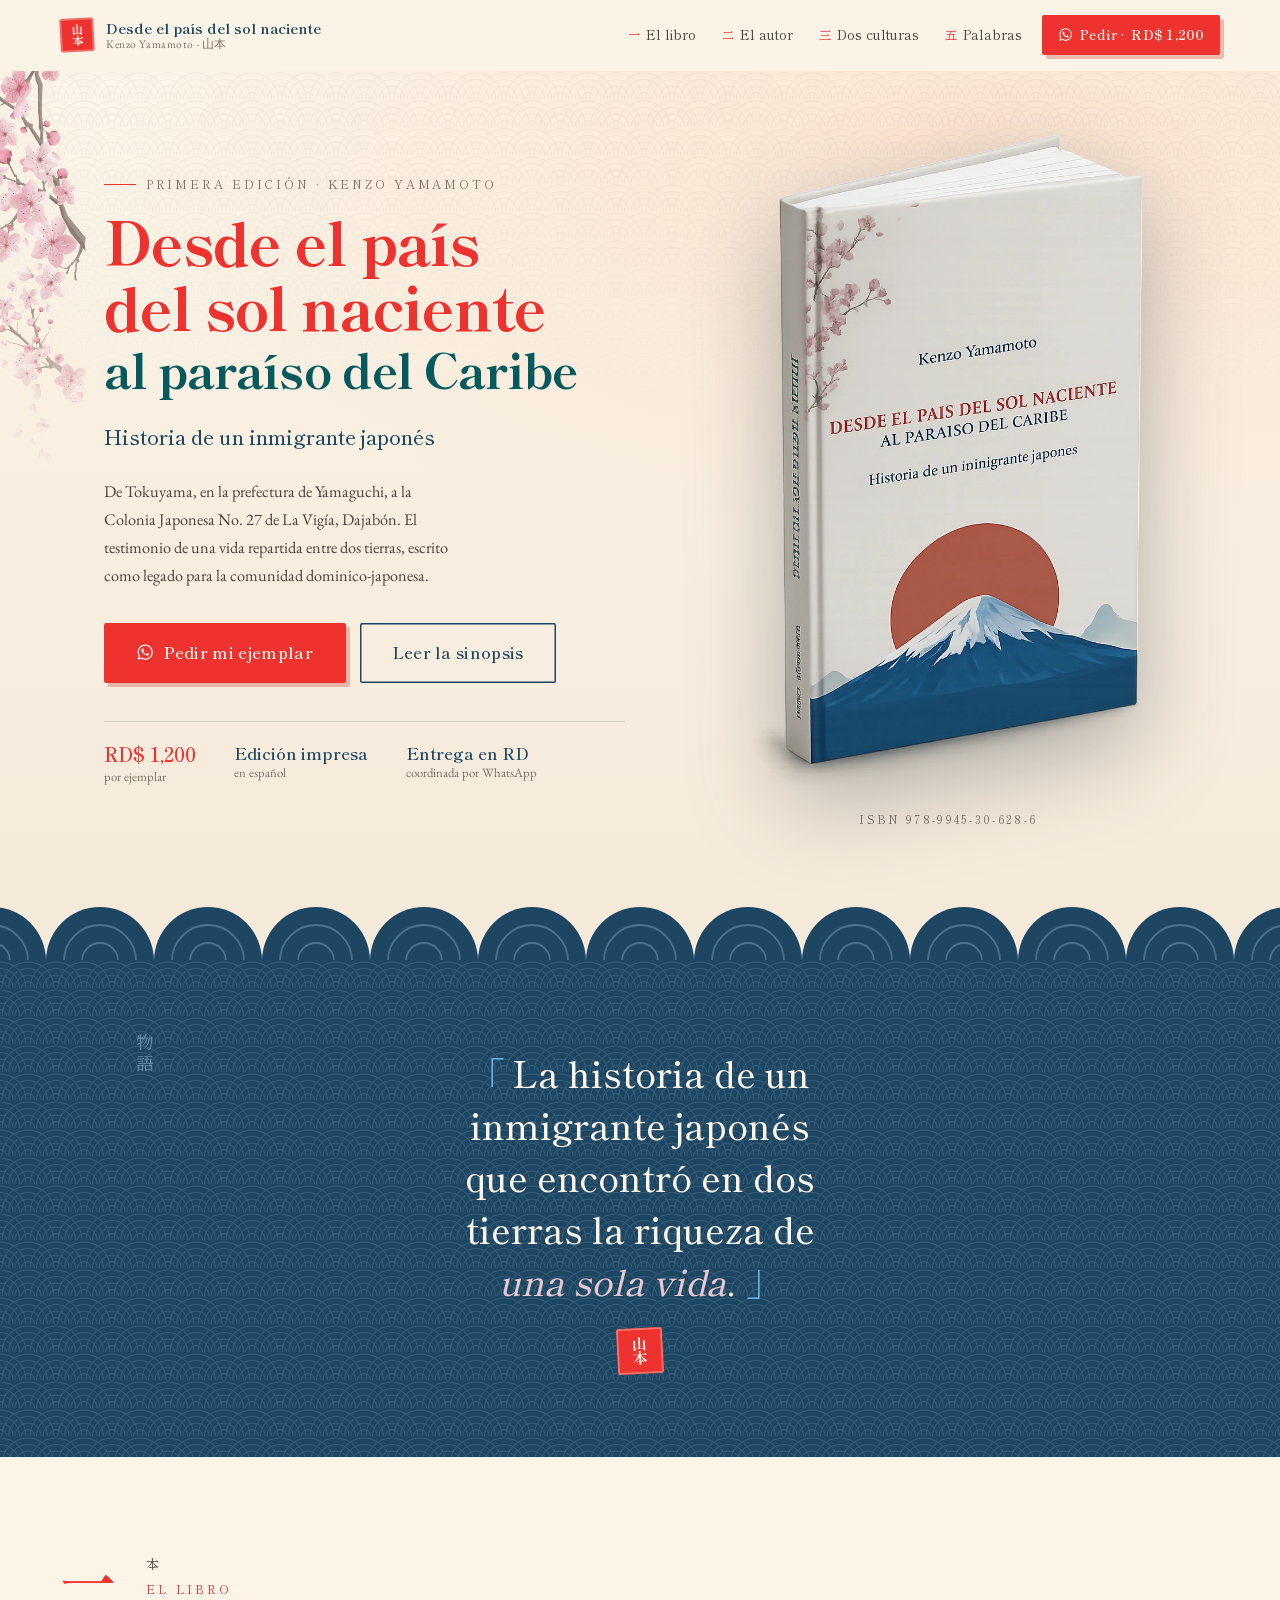
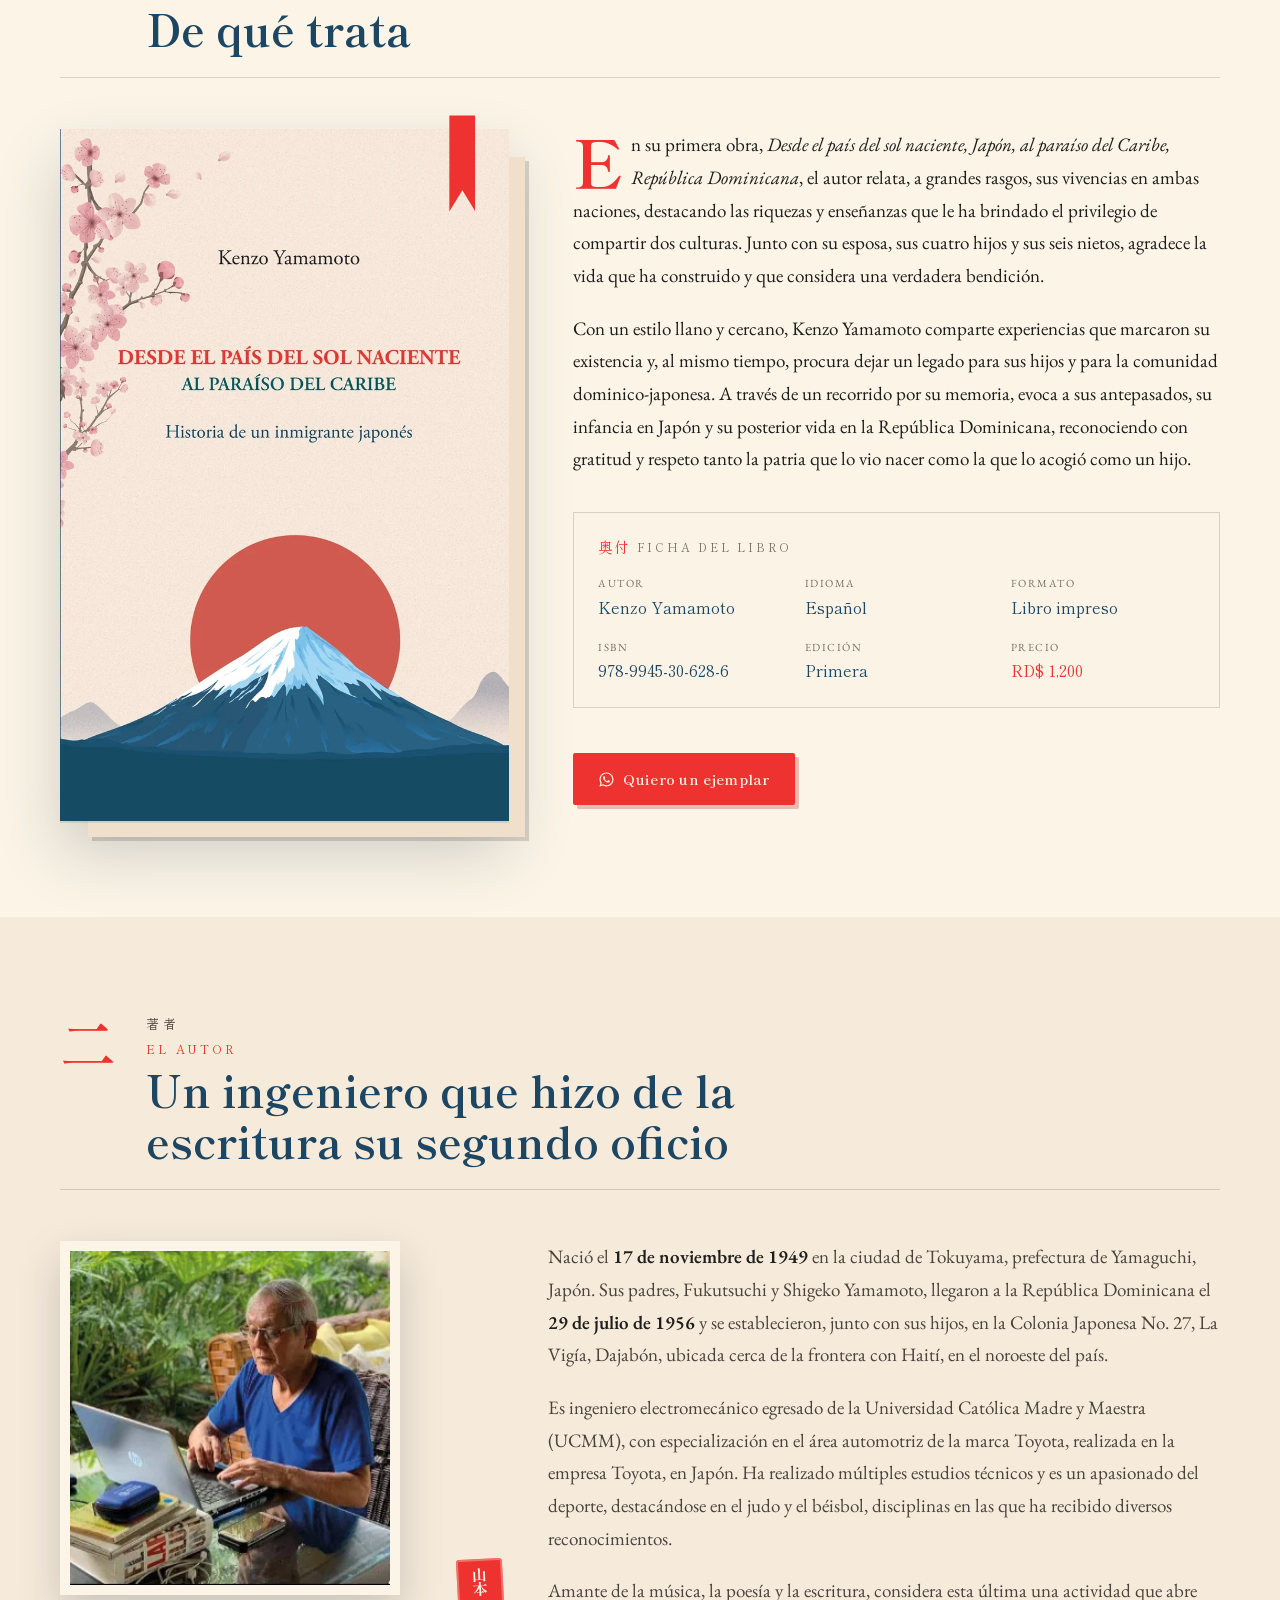
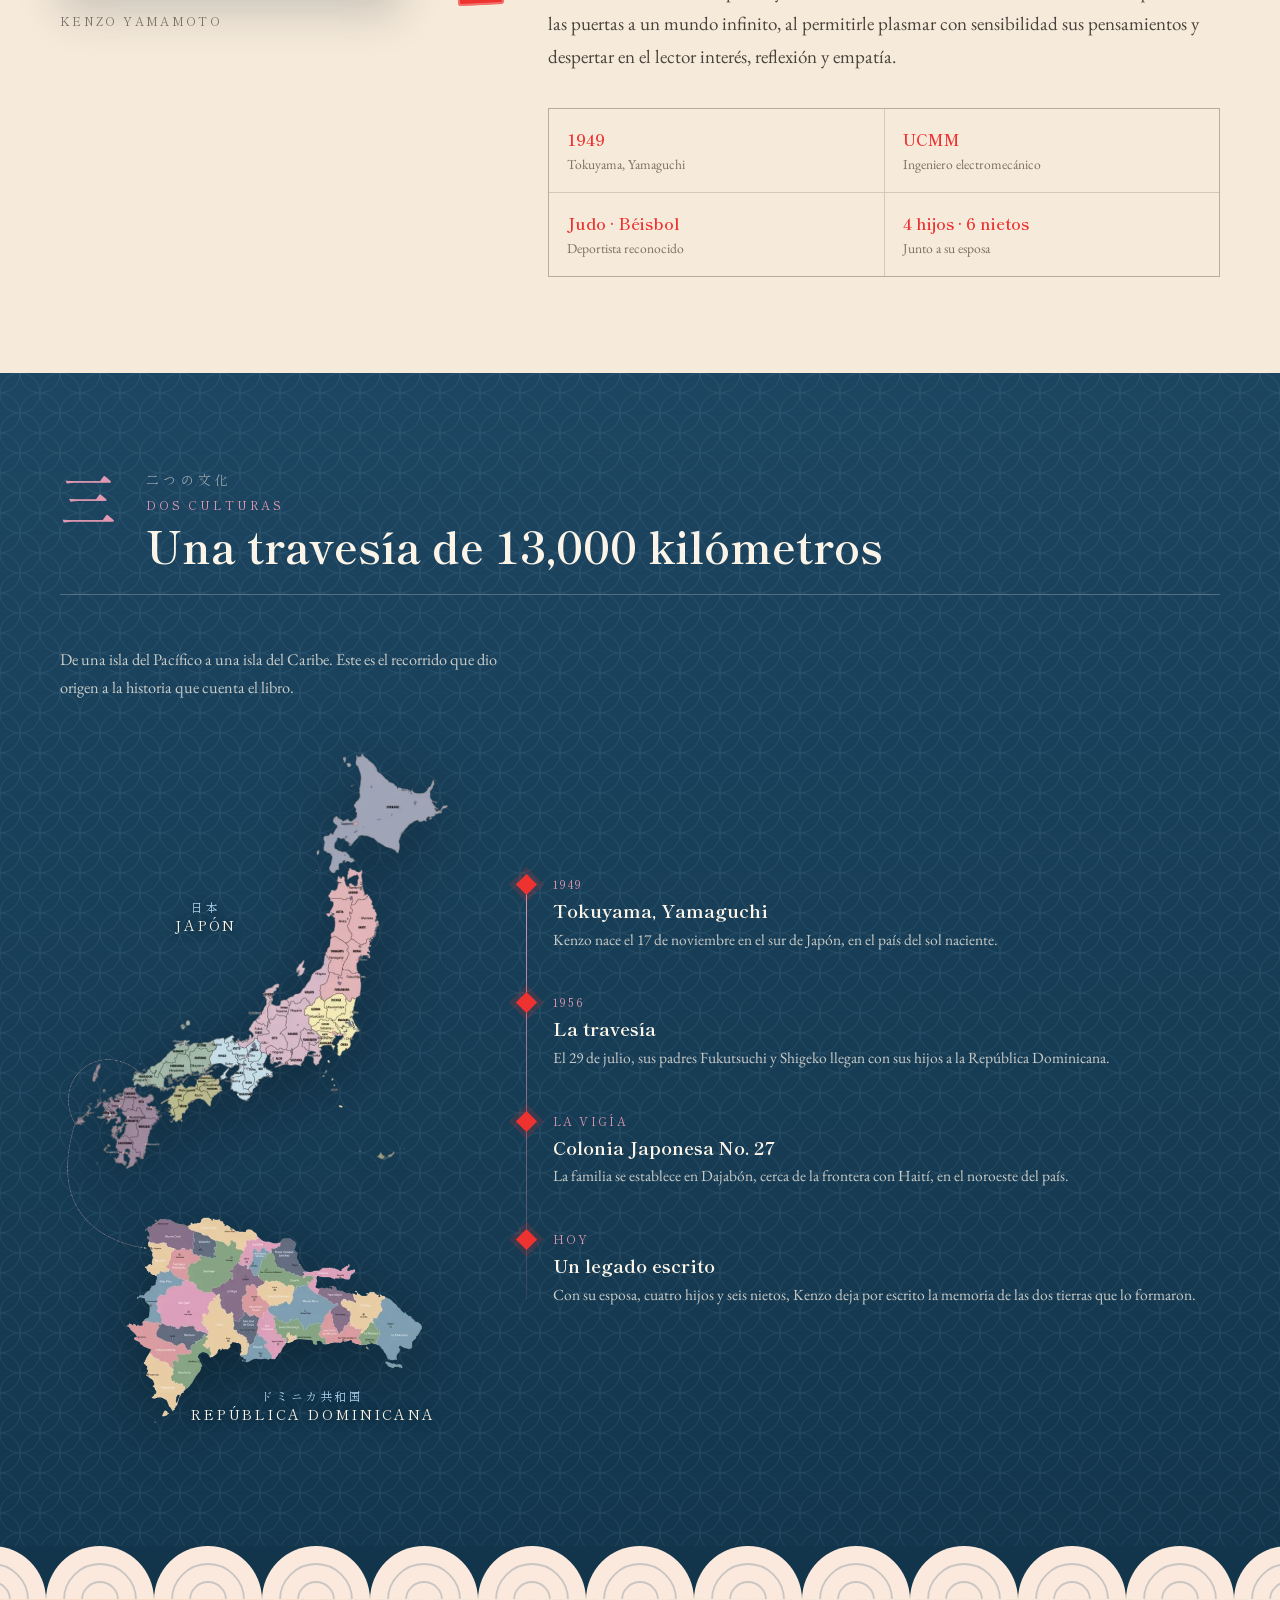
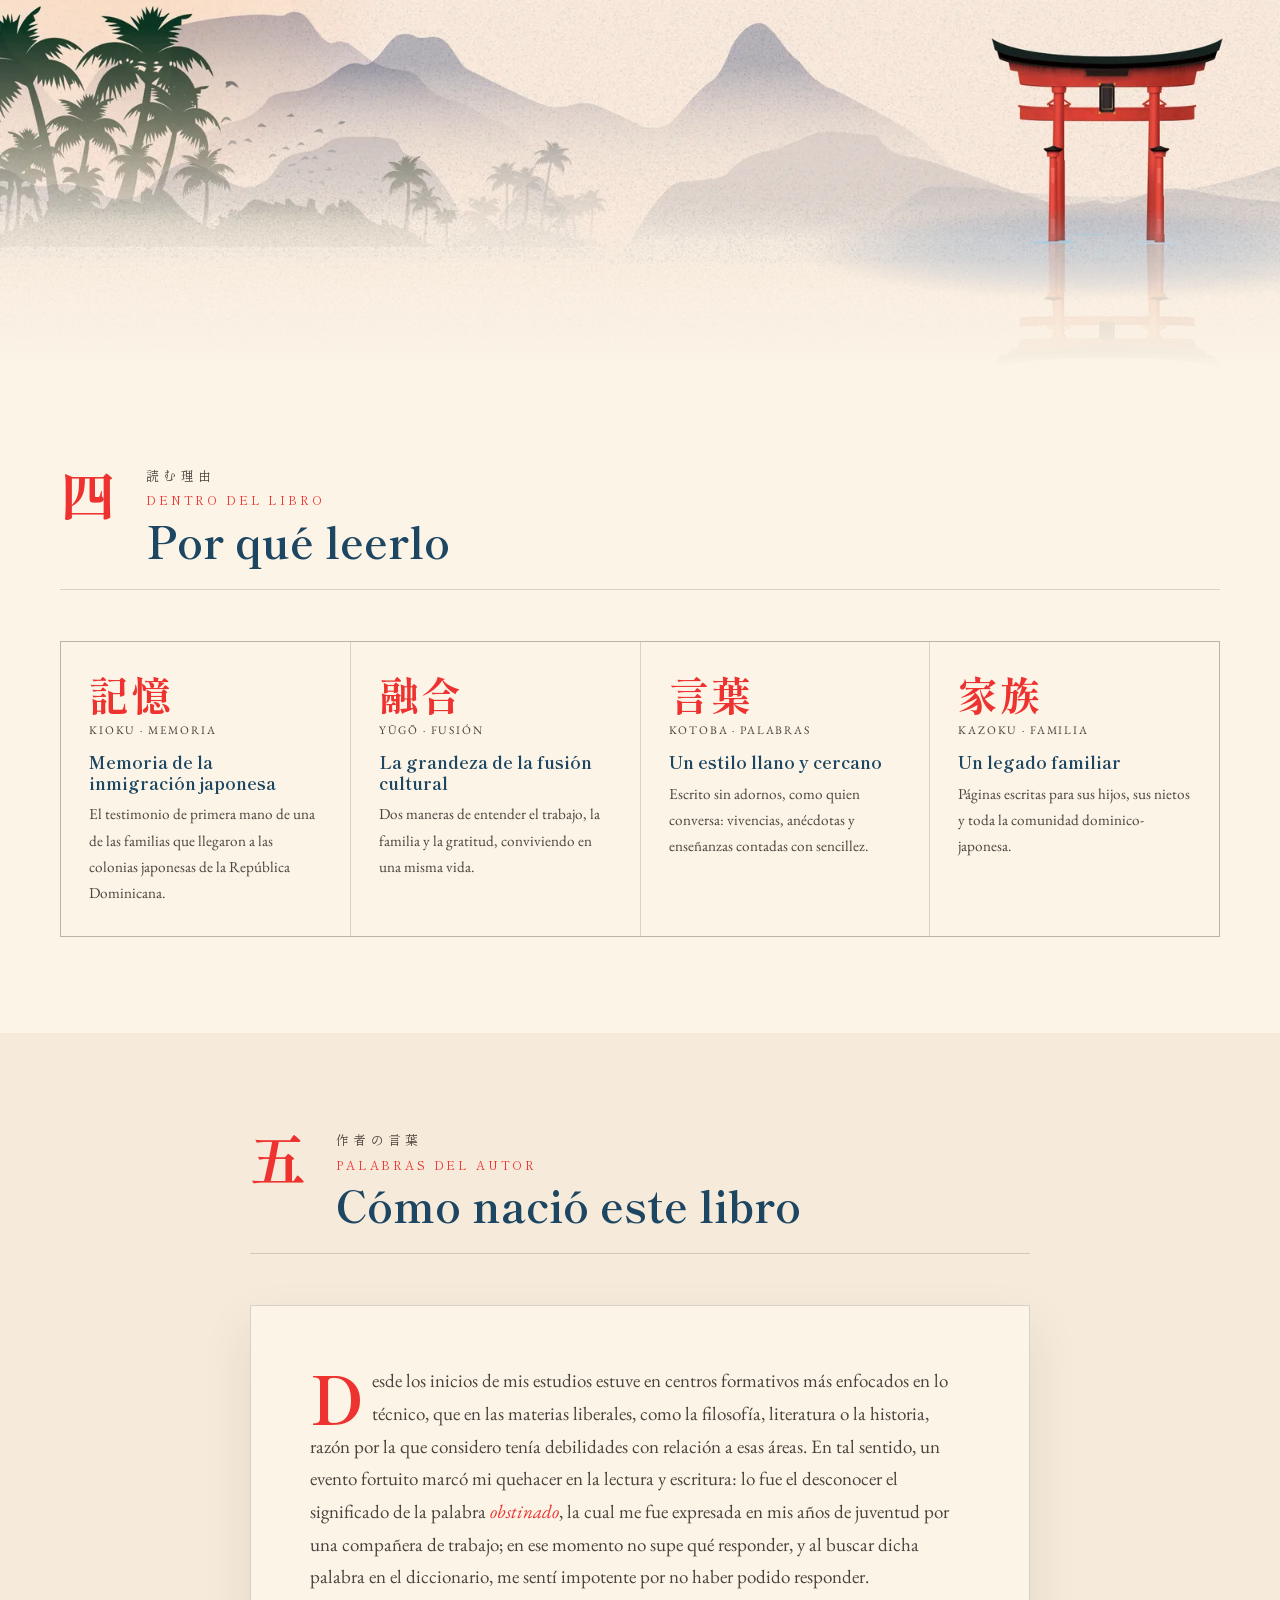
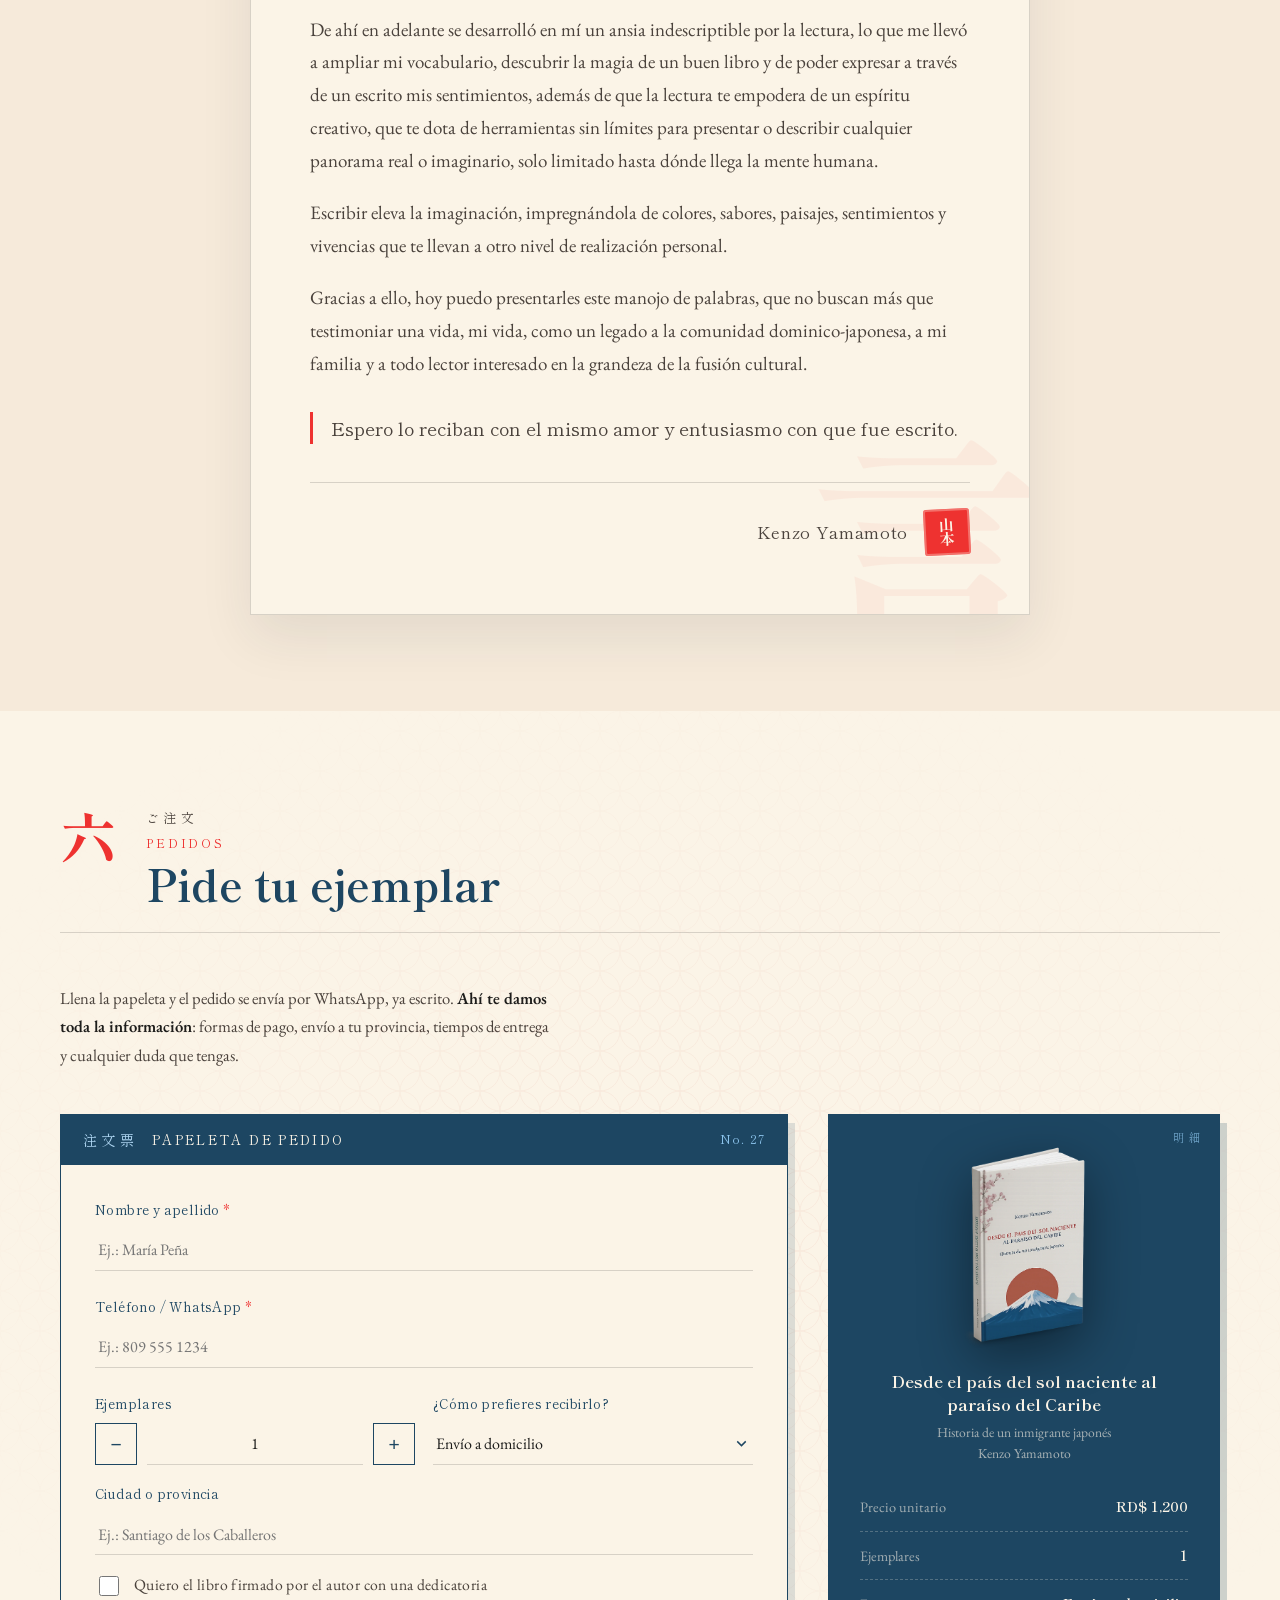
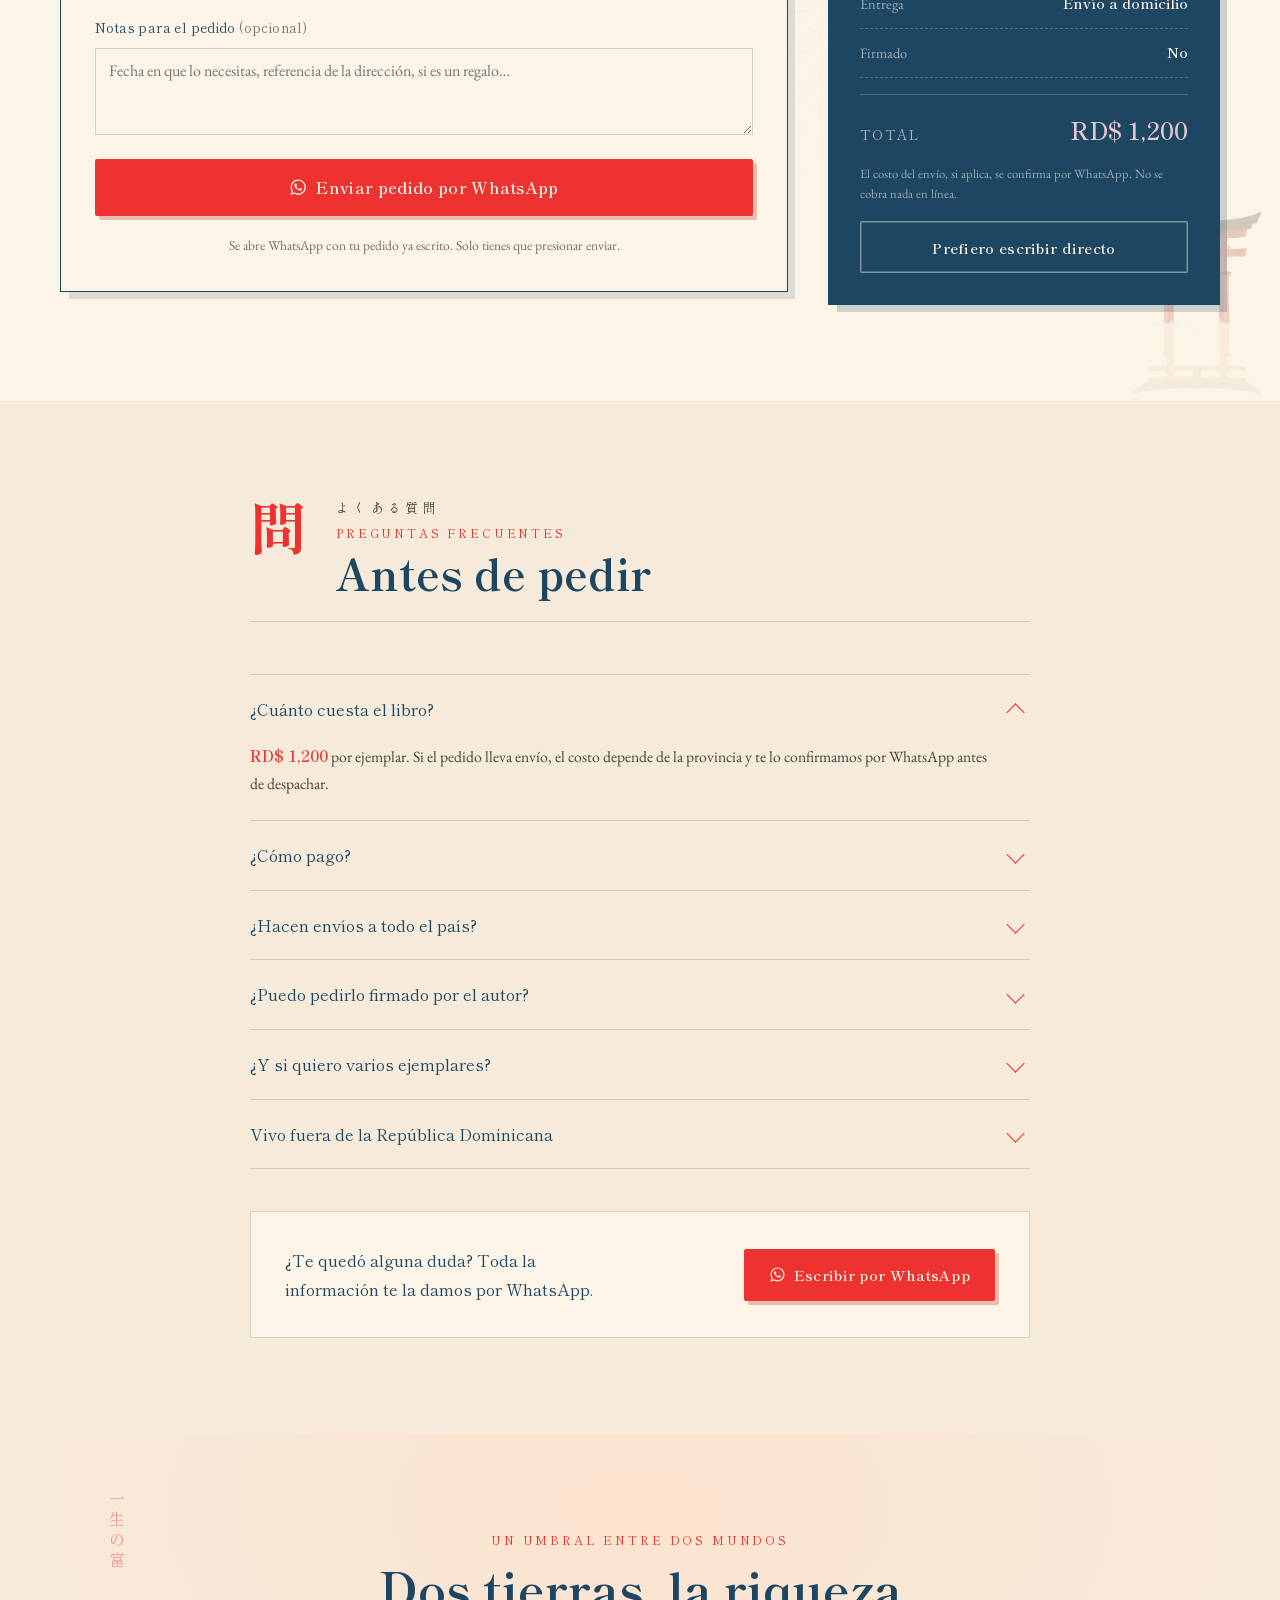
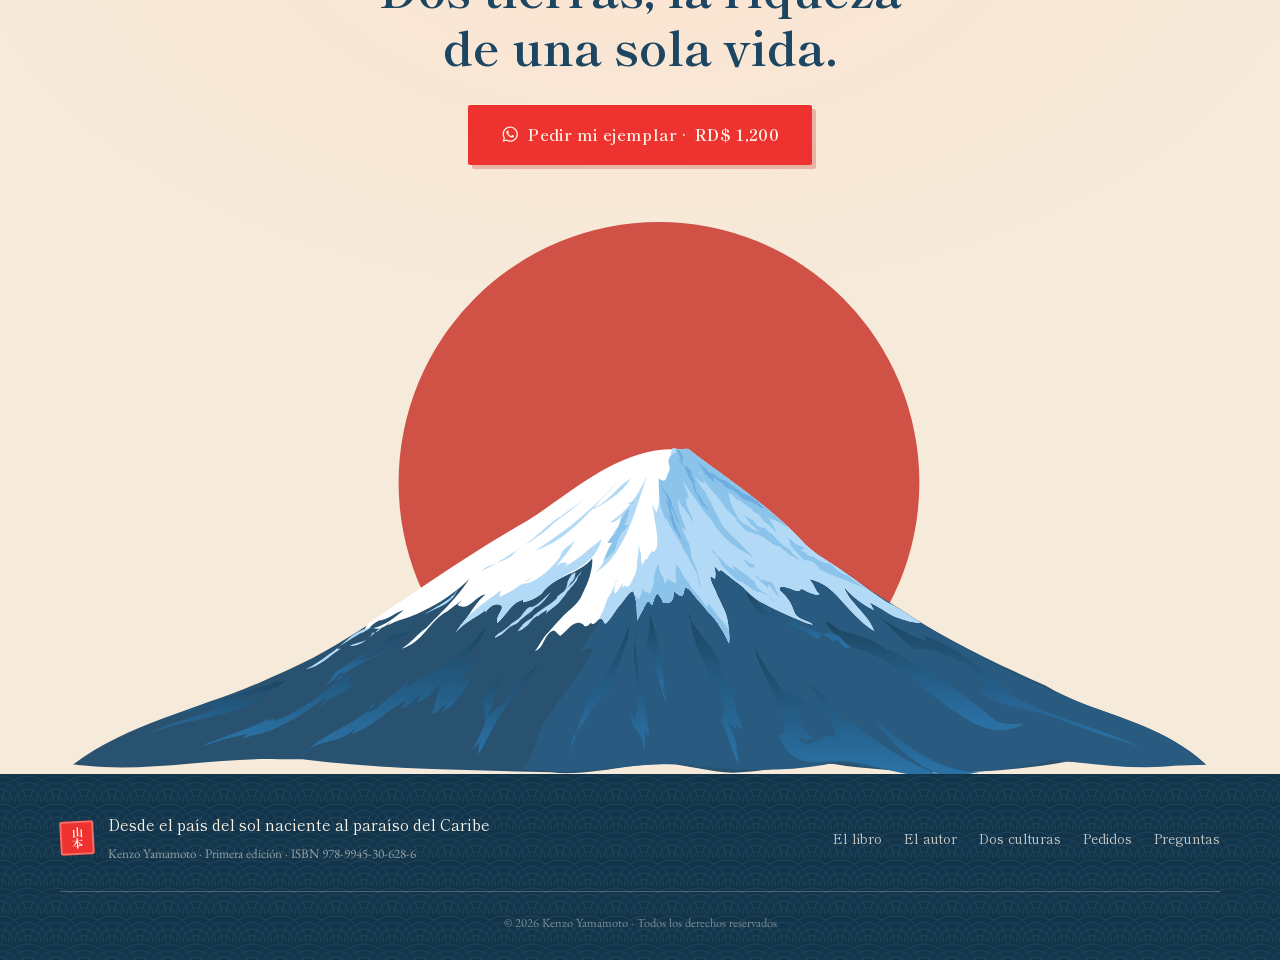
==== commit 58d3f5e8: "v2.5 .." ====
--- a/index.html
+++ b/index.html
@@ -16,10 +16,34 @@
 <meta property="og:locale" content="es_DO">
 
 <link rel="icon" href="assets/torii.webp">
+<link rel="apple-touch-icon" href="assets/torii.webp">
 <link rel="preconnect" href="https://fonts.googleapis.com">
 <link rel="preconnect" href="https://fonts.gstatic.com" crossorigin>
 <link href="https://fonts.googleapis.com/css2?family=Shippori+Mincho:wght@400;500;600;700;800&family=EB+Garamond:ital,wght@0,400;0,500;0,600;1,400;1,500&display=swap" rel="stylesheet">
-<link rel="stylesheet" href="css/styles.css">
+<link rel="stylesheet" href="css/styles.css?v=3">
+
+<!-- Datos estructurados: ayudan a que Google muestre el libro y su precio -->
+<script type="application/ld+json">
+{
+  "@context": "https://schema.org",
+  "@type": "Book",
+  "name": "Desde el país del sol naciente al paraíso del Caribe",
+  "alternativeHeadline": "Historia de un inmigrante japonés",
+  "isbn": "978-9945-30-628-6",
+  "bookFormat": "https://schema.org/Paperback",
+  "inLanguage": "es",
+  "numberOfPages": null,
+  "author": { "@type": "Person", "name": "Kenzo Yamamoto" },
+  "about": ["Inmigración japonesa en la República Dominicana", "Memorias", "Cultura dominico-japonesa"],
+  "offers": {
+    "@type": "Offer",
+    "price": "1200",
+    "priceCurrency": "DOP",
+    "availability": "https://schema.org/InStock",
+    "areaServed": "DO"
+  }
+}
+</script>
 </head>
 <body>
 
@@ -107,15 +131,16 @@
 
     <figure class="hero__book">
       <div class="hero__bookwrap">
-        <img src="assets/book-cover.webp" width="696" height="1150"
+        <img src="assets/book-cover.webp" width="696" height="1150" fetchpriority="high" decoding="async"
              alt="Portada del libro Desde el país del sol naciente al paraíso del Caribe, de Kenzo Yamamoto">
       </div>
       <figcaption>ISBN 978-9945-30-628-6</figcaption>
     </figure>
   </div>
-
-  <img class="hero__fuji" src="assets/fuji-ilustracion.svg" alt="" aria-hidden="true">
-</section>
+</section>
+
+<!-- cresta de olas 青海波: la portada entra en el mar -->
+<div class="crest" aria-hidden="true"></div>
 
 <!-- ═══════════════════ MAR / CITA ═══════════════════ -->
 <section class="mar">
@@ -144,7 +169,7 @@
 
     <div class="libro">
       <figure class="libro__portada">
-        <img src="assets/portada.webp" loading="lazy" width="1000" height="1539"
+        <img src="assets/portada.webp" loading="lazy" width="760" height="1170"
              alt="Portada del libro: el monte Fuji bajo el sol naciente y una rama de cerezo en flor">
         <span class="libro__cinta" aria-hidden="true"></span>
       </figure>
@@ -260,9 +285,12 @@
 
     <div class="cruce">
       <figure class="cruce__mapa">
-        <img src="assets/mapas.webp" loading="lazy" width="1078" height="1868"
-             alt="Mapa de Japón y de la República Dominicana unidos por una línea que va de Yamaguchi a Dajabón">
-        <figcaption><span>日本</span> → <span>ドミニカ共和国</span></figcaption>
+        <div class="cruce__lienzo">
+          <img src="assets/mapas.webp" loading="lazy" width="760" height="1317"
+               alt="Mapa de Japón y de la República Dominicana unidos por una línea que va de Yamaguchi a Dajabón">
+          <span class="mapa-tag mapa-tag--jp"><i aria-hidden="true">日本</i>Japón</span>
+          <span class="mapa-tag mapa-tag--rd"><i aria-hidden="true">ドミニカ共和国</i>República Dominicana</span>
+        </div>
       </figure>
 
       <ol class="ruta">
@@ -290,7 +318,7 @@
     </div>
   </div>
 
-  <img class="ai__paisaje" src="assets/paisaje-ilustracion.svg" loading="lazy" alt="" aria-hidden="true">
+  <div class="crest crest--baja" aria-hidden="true"></div>
 </section>
 
 <!-- franja del Caribe: palmeras, montañas y torii -->
@@ -423,13 +451,13 @@
           <div class="field">
             <label for="nombre">Nombre y apellido <span class="req" aria-hidden="true">*</span></label>
             <input type="text" id="nombre" name="nombre" autocomplete="name" placeholder="Ej.: María Peña" required>
-            <p class="err" data-err="nombre"></p>
+            <p class="err" data-err="nombre" role="alert" aria-live="polite"></p>
           </div>
 
           <div class="field">
             <label for="telefono">Teléfono / WhatsApp <span class="req" aria-hidden="true">*</span></label>
             <input type="tel" id="telefono" name="telefono" autocomplete="tel" inputmode="tel" placeholder="Ej.: 809 555 1234" required>
-            <p class="err" data-err="telefono"></p>
+            <p class="err" data-err="telefono" role="alert" aria-live="polite"></p>
           </div>
 
           <div class="field field--half">
@@ -445,7 +473,7 @@
             <label for="entrega">¿Cómo prefieres recibirlo?</label>
             <select id="entrega" name="entrega">
               <option>Envío a domicilio</option>
-              <option>Recoger en persona</option>
+              <option>Recoger en persona (coordinamos el punto)</option>
               <option>Coordinar por WhatsApp</option>
             </select>
           </div>
@@ -480,6 +508,14 @@
           <p class="papeleta__nota">
             Se abre WhatsApp con tu pedido ya escrito. Solo tienes que presionar enviar.
           </p>
+
+          <noscript>
+            <p class="papeleta__nota">
+              Para enviar el pedido necesitas activar JavaScript, o
+              <a href="https://wa.me/18092231687" target="_blank" rel="noopener"><b>escribirnos directamente por WhatsApp</b></a>.
+            </p>
+          </noscript>
+
         </div>
       </form>
 
@@ -500,7 +536,7 @@
         <p class="recibo__total"><span>Total</span><b id="resPrecio">RD$ 1,200</b></p>
         <p class="recibo__pie">El costo del envío, si aplica, se confirma por WhatsApp. No se cobra nada en línea.</p>
 
-        <a class="btn btn--linea btn--block" id="waDirecto" href="#">Prefiero escribir directo</a>
+        <a class="btn btn--linea btn--block" id="waDirecto" href="https://wa.me/18092231687" target="_blank" rel="noopener">Prefiero escribir directo</a>
       </aside>
     </div>
   </div>
@@ -547,7 +583,7 @@
 
     <div class="faq__cta">
       <p>¿Te quedó alguna duda? Toda la información te la damos por WhatsApp.</p>
-      <a class="btn btn--shu" id="waFaq" href="#">
+      <a class="btn btn--shu" id="waFaq" href="https://wa.me/18092231687" target="_blank" rel="noopener">
         <svg class="ico-wa" viewBox="0 0 24 24" aria-hidden="true"><path d="M12.04 2C6.58 2 2.13 6.45 2.13 11.91c0 1.75.46 3.45 1.32 4.95L2 22l5.25-1.38a9.9 9.9 0 0 0 4.79 1.22h.01c5.46 0 9.91-4.45 9.91-9.91 0-2.65-1.03-5.14-2.9-7.01A9.82 9.82 0 0 0 12.04 2Zm0 18.13h-.01a8.2 8.2 0 0 1-4.19-1.15l-.3-.18-3.12.82.83-3.04-.2-.31a8.2 8.2 0 0 1-1.26-4.36c0-4.54 3.7-8.24 8.25-8.24 2.2 0 4.27.86 5.83 2.42a8.19 8.19 0 0 1 2.41 5.83c0 4.54-3.7 8.21-8.24 8.21Zm4.52-6.16c-.25-.12-1.47-.72-1.69-.81-.23-.08-.39-.12-.56.13-.16.24-.64.8-.78.97-.14.16-.29.18-.54.06-.25-.12-1.05-.39-1.99-1.23-.74-.66-1.24-1.47-1.38-1.72-.15-.25-.02-.38.11-.5.11-.11.25-.29.37-.43.13-.15.17-.25.25-.41.08-.17.04-.31-.02-.43-.06-.12-.56-1.34-.76-1.84-.2-.48-.41-.42-.56-.43h-.48c-.16 0-.43.06-.65.31-.22.25-.85.83-.85 2.02s.87 2.34.99 2.5c.12.16 1.71 2.61 4.15 3.66.58.25 1.03.4 1.39.51.58.19 1.11.16 1.53.1.47-.07 1.47-.6 1.67-1.18.21-.58.21-1.07.15-1.18-.06-.11-.22-.17-.47-.29Z"/></svg>
         Escribir por WhatsApp
       </a>
@@ -597,6 +633,6 @@
   <span>Pedir</span>
 </a>
 
-<script src="js/main.js"></script>
+<script src="js/main.js?v=3"></script>
 </body>
 </html>
--- a/css/styles.css
+++ b/css/styles.css
@@ -215,7 +215,7 @@
   background:
     radial-gradient(120% 80% at 78% 12%, var(--washi-3) 0%, rgba(252,227,208,0) 58%),
     linear-gradient(180deg, var(--washi) 0%, var(--washi-2) 100%);
-  padding:clamp(30px,5vw,58px) 0 0;
+  padding:clamp(30px,5vw,58px) 0 clamp(40px,6vw,80px);
 }
 
 /* 青海波 seigaiha — olas concéntricas, muy sutiles */
@@ -233,15 +233,23 @@
           mask-image:linear-gradient(to bottom, #000 58%, transparent 92%);
 }
 
-/* El Fuji cierra la portada como una línea de horizonte */
-.hero__fuji{
-  position:relative; z-index:1; display:block;
-  width:min(1320px,100%);
-  height:clamp(180px,25vw,330px);
-  object-fit:cover; object-position:center 86%;
-  margin:clamp(-24px,-2vw,-8px) auto -2px;
-  -webkit-mask-image:linear-gradient(to bottom, transparent 0, #000 32%);
-          mask-image:linear-gradient(to bottom, transparent 0, #000 32%);
+/* 青海波 · cresta de olas que une el papel con el añil.
+   Las mismas medias lunas del patrón, ahora al tamaño de un borde. */
+.crest{
+  height:clamp(34px,4.4vw,54px);
+  background-color:var(--washi-2);
+  background-image:url("data:image/svg+xml,%3Csvg xmlns='http://www.w3.org/2000/svg' width='96' height='48' viewBox='0 0 96 48'%3E%3Cpath d='M0 48A48 48 0 0 1 96 48Z' fill='%231D4662'/%3E%3Cg fill='none' stroke='%23B2D9F5' stroke-opacity='.3' stroke-width='1.6'%3E%3Cpath d='M16 48a32 32 0 0 1 64 0'/%3E%3Cpath d='M32 48a16 16 0 0 1 32 0'/%3E%3C/g%3E%3C/svg%3E");
+  background-repeat:repeat-x;
+  background-position:center bottom;
+  background-size:auto 100%;
+  margin-bottom:-1px;
+}
+/* la misma cresta al revés: el añil termina en olas de papel */
+.crest--baja{
+  position:relative; z-index:2;
+  margin:clamp(26px,4vw,46px) 0 -1px;
+  background-color:var(--ai-4);
+  background-image:url("data:image/svg+xml,%3Csvg xmlns='http://www.w3.org/2000/svg' width='96' height='48' viewBox='0 0 96 48'%3E%3Cpath d='M0 48A48 48 0 0 1 96 48Z' fill='%23FAE9DC'/%3E%3Cg fill='none' stroke='%231D4662' stroke-opacity='.22' stroke-width='1.6'%3E%3Cpath d='M16 48a32 32 0 0 1 64 0'/%3E%3Cpath d='M32 48a16 16 0 0 1 32 0'/%3E%3C/g%3E%3C/svg%3E");
 }
 
 .hero__grid{
@@ -473,12 +481,25 @@
   padding-bottom:clamp(40px,6vw,70px);
 }
 .cruce__mapa{ margin:0; }
+.cruce__lienzo{ position:relative; }
 .cruce__mapa img{ width:100%; filter:drop-shadow(0 18px 34px rgba(0,0,0,.34)); }
-.cruce__mapa figcaption{
-  margin-top:16px; text-align:center; font-family:var(--f-tit);
-  font-size:.82rem; letter-spacing:.16em; color:var(--mizu-3);
-}
-.cruce__mapa figcaption span{ color:var(--washi); }
+
+/* Las etiquetas de los dos países, ahora en texto real y en claro */
+.mapa-tag{
+  position:absolute; transform:translate(-50%,-50%);
+  display:flex; flex-direction:column; align-items:center; gap:2px;
+  font-family:var(--f-tit); color:var(--washi);
+  font-size:clamp(.72rem,.62rem + .34vw,.92rem);
+  letter-spacing:.16em; text-transform:uppercase;
+  text-align:center; line-height:1.25; white-space:nowrap;
+  text-shadow:0 2px 10px rgba(14,44,62,.85), 0 0 3px rgba(14,44,62,.9);
+}
+.mapa-tag i{
+  font-style:normal; font-size:.82em; letter-spacing:.22em;
+  color:var(--mizu-3); text-transform:none;
+}
+.mapa-tag--jp{ left:37%; top:25%; }
+.mapa-tag--rd{ left:64%; top:96.5%; }
 
 .ruta{ list-style:none; margin:0; padding:0 0 0 34px; position:relative; }
 .ruta::before{
@@ -501,23 +522,14 @@
 .ruta h3{ color:var(--washi); font-size:1.14rem; margin-bottom:.28em; }
 .ruta p{ margin:0; font-size:.97rem; }
 
-.ai__paisaje{
-  position:relative; display:block; width:min(760px,66%);
-  height:clamp(130px,16vw,220px);
-  object-fit:cover; object-position:left 96%;
-  margin:0 0 -2px; opacity:.9;
-  -webkit-mask-image:linear-gradient(to bottom, transparent 0, #000 42%);
-          mask-image:linear-gradient(to bottom, transparent 0, #000 42%);
-}
-
-/* franja del Caribe entre el añil y el papel */
+/* franja del Caribe: la única vez que aparece el paisaje */
 .banda-caribe{ position:relative; background:#FAE9DC; line-height:0; }
 .banda-caribe img{
   width:100%; height:clamp(190px,29vw,370px);
   object-fit:cover; object-position:center 62%;
 }
 .banda-caribe::after{
-  content:''; position:absolute; left:0; right:0; bottom:0; height:42%;
+  content:''; position:absolute; left:0; right:0; bottom:0; height:44%;
   background:linear-gradient(to bottom, rgba(251,244,231,0) 0%, var(--washi) 100%);
 }
 
@@ -751,20 +763,21 @@
   position:absolute; left:8%; top:56px; font-size:1rem;
   color:var(--shu); opacity:.42;
 }
+/* El Fuji completo, sin cortes: la base de la montaña apoya justo
+   sobre el añil del pie. 2.019 = proporción del SVG una vez descontado
+   el vacío que trae debajo de la montaña (el dibujo llega al 78,4 %). */
 .cierre__fuji{
-  display:block; width:min(1150px,100%);
-  height:clamp(200px,27vw,360px);
-  object-fit:cover; object-position:center 84%;
-  margin:clamp(6px,1.5vw,22px) auto -2px;
-  -webkit-mask-image:linear-gradient(to bottom, transparent 0, #000 34%);
-          mask-image:linear-gradient(to bottom, transparent 0, #000 34%);
+  display:block; width:min(1180px,100%);
+  aspect-ratio:2.019;
+  object-fit:cover; object-position:center top;
+  margin:clamp(10px,2vw,28px) auto 0;
 }
 
 /* ─────────── footer ─────────── */
 .footer{
   position:relative; overflow:hidden;
   background:var(--ai-4); color:rgba(251,244,231,.78);
-  padding:38px 0 26px;
+  padding:38px 0 26px; margin-top:-1px;
 }
 .footer__olas{
   position:absolute; inset:0; pointer-events:none; opacity:.7;
@@ -820,7 +833,7 @@
   .libro,.autor,.cruce,.pedido{ grid-template-columns:1fr; }
   .libro__portada img,.autor__foto img{ max-width:330px; margin-inline:auto; }
   .libro__cinta{ right:auto; left:calc(50% + 118px); }
-  .cruce__mapa img{ max-width:310px; margin-inline:auto; }
+  .cruce__lienzo{ max-width:330px; margin-inline:auto; }
   .recibo{ position:static; }
   .fab.is-visible{ display:flex; }
   .tate--cierre{ display:none; }
@@ -840,6 +853,8 @@
   .datos{ grid-template-columns:1fr; }
   .papeleta__cuerpo{ grid-template-columns:1fr; }
   .field--half{ grid-column:1 / -1; }
+  /* en móvil se ve el paisaje completo, sin recortar palmeras ni torii */
+  .banda-caribe img{ height:auto; }
   .papeleta__cab{ gap:10px; padding:11px 16px; }
   .papeleta__jp{ white-space:nowrap; font-size:.8rem; letter-spacing:.16em; }
   .papeleta__tit{ font-size:.68rem; letter-spacing:.1em; }
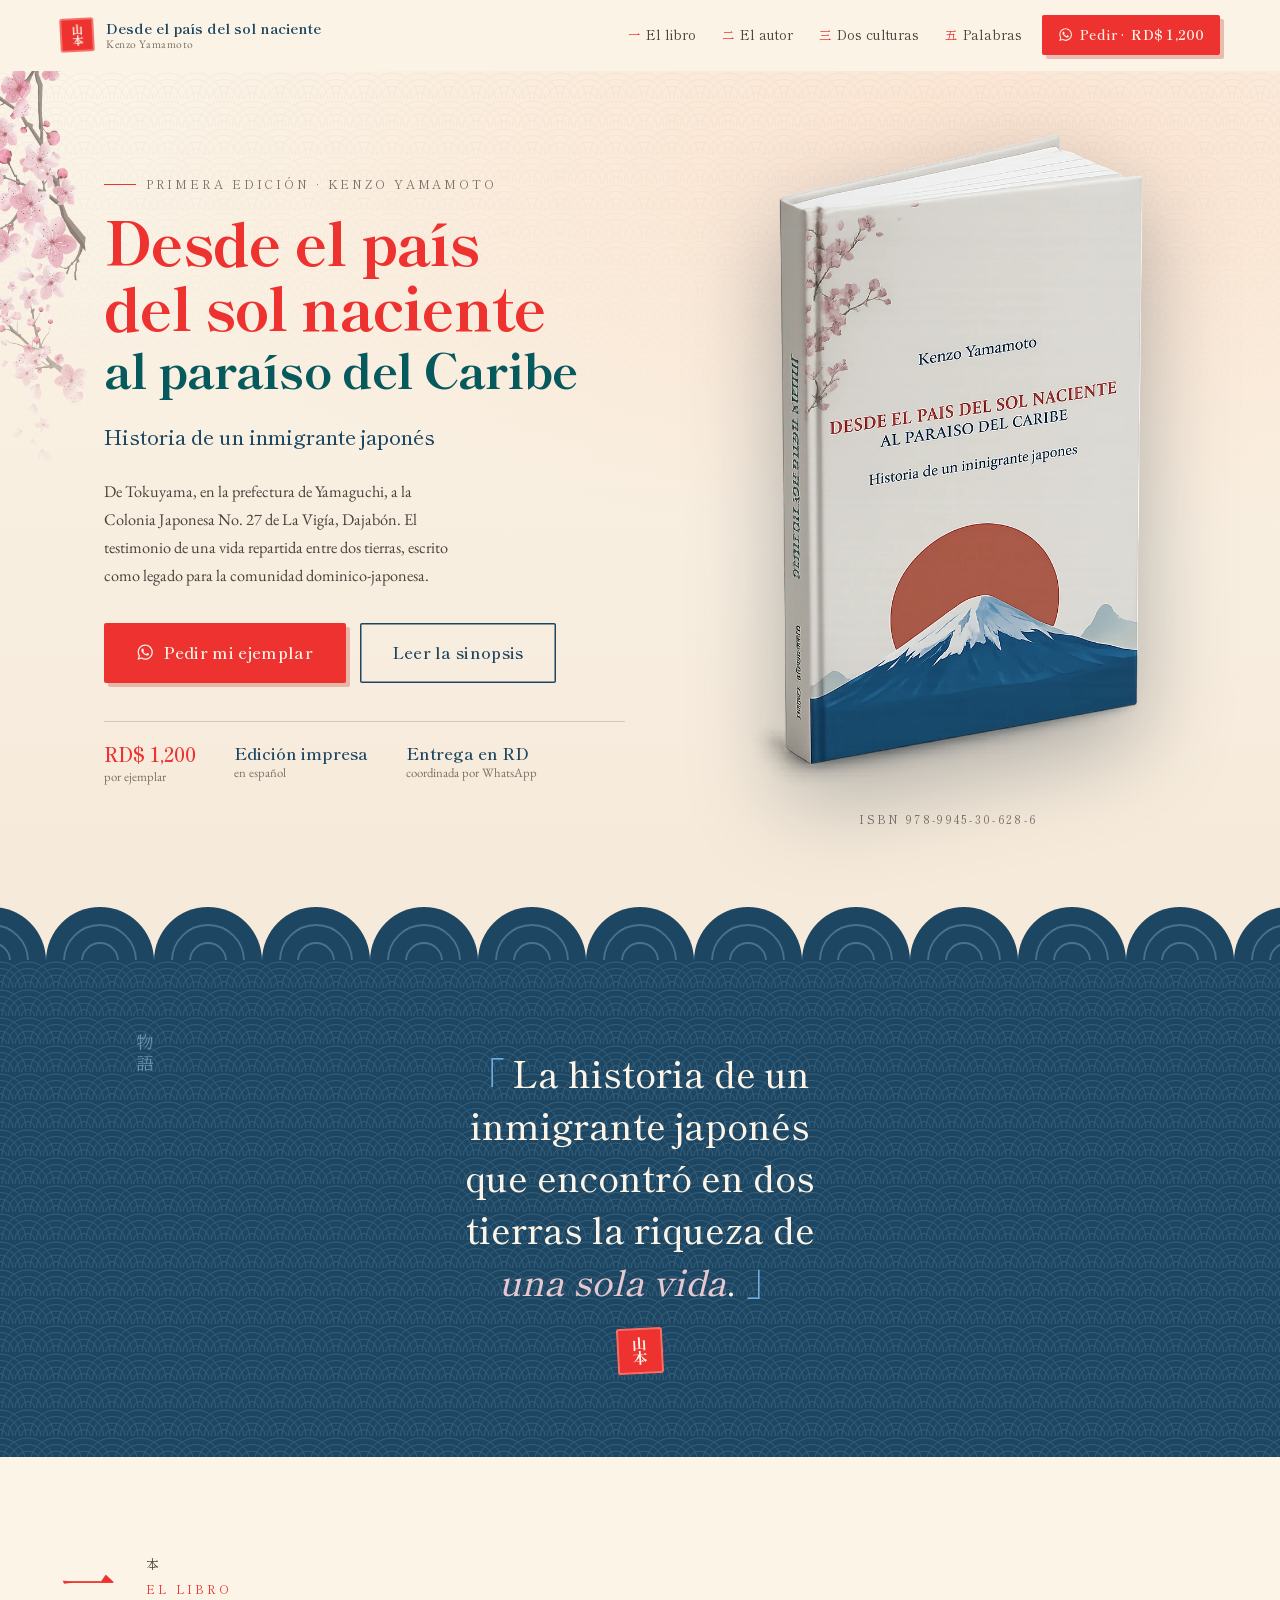
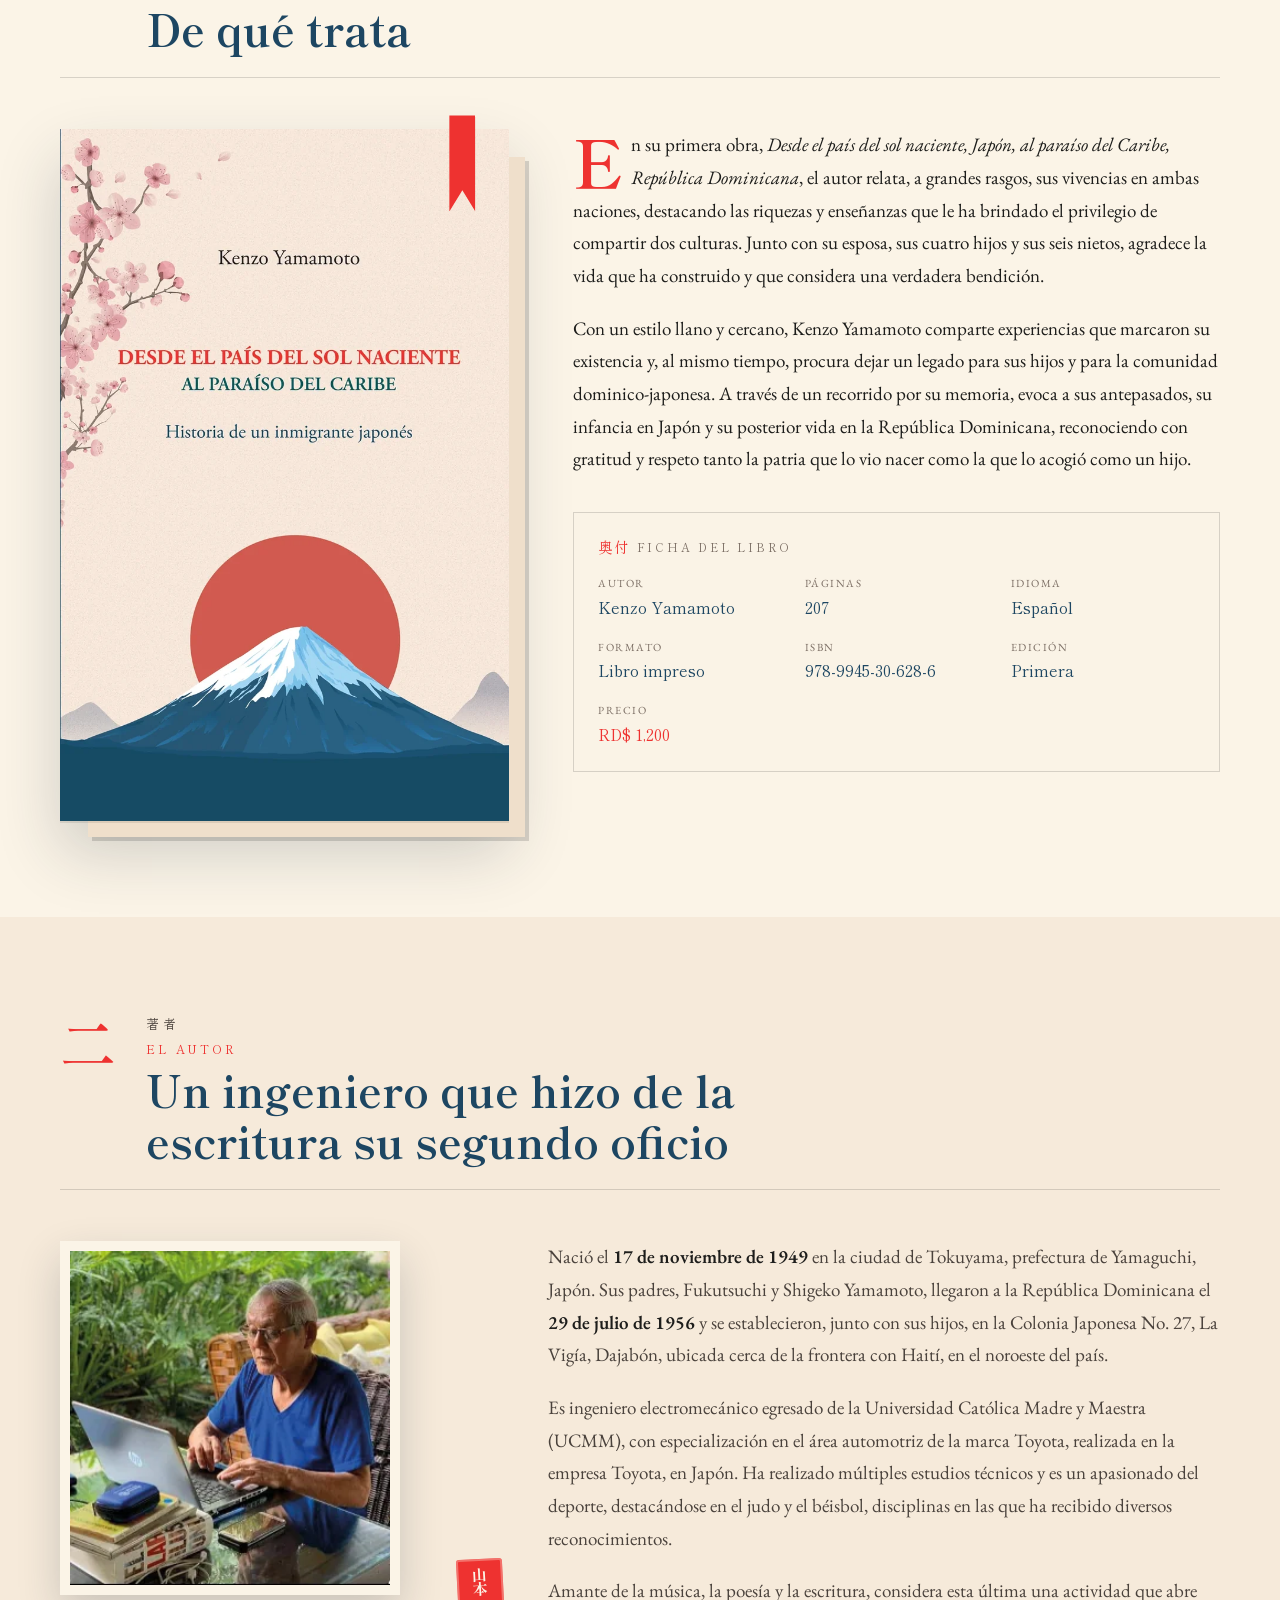
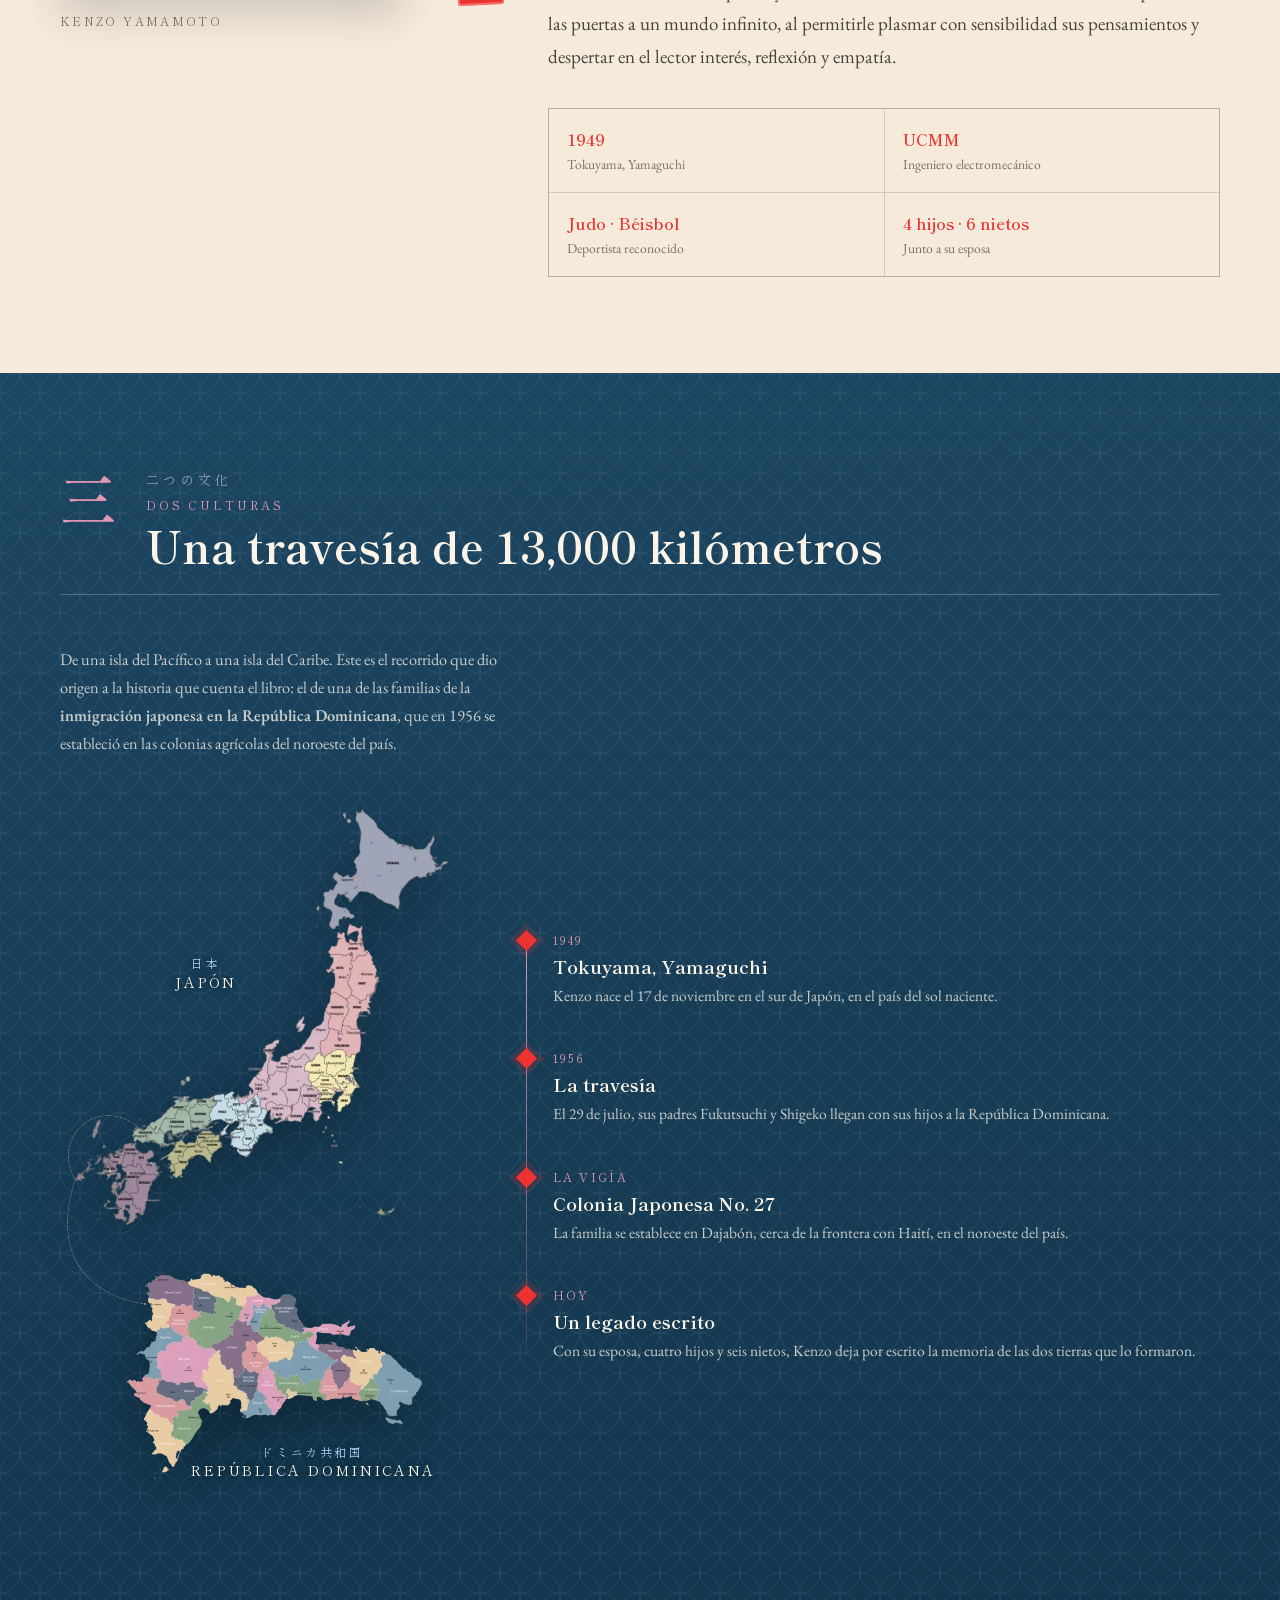
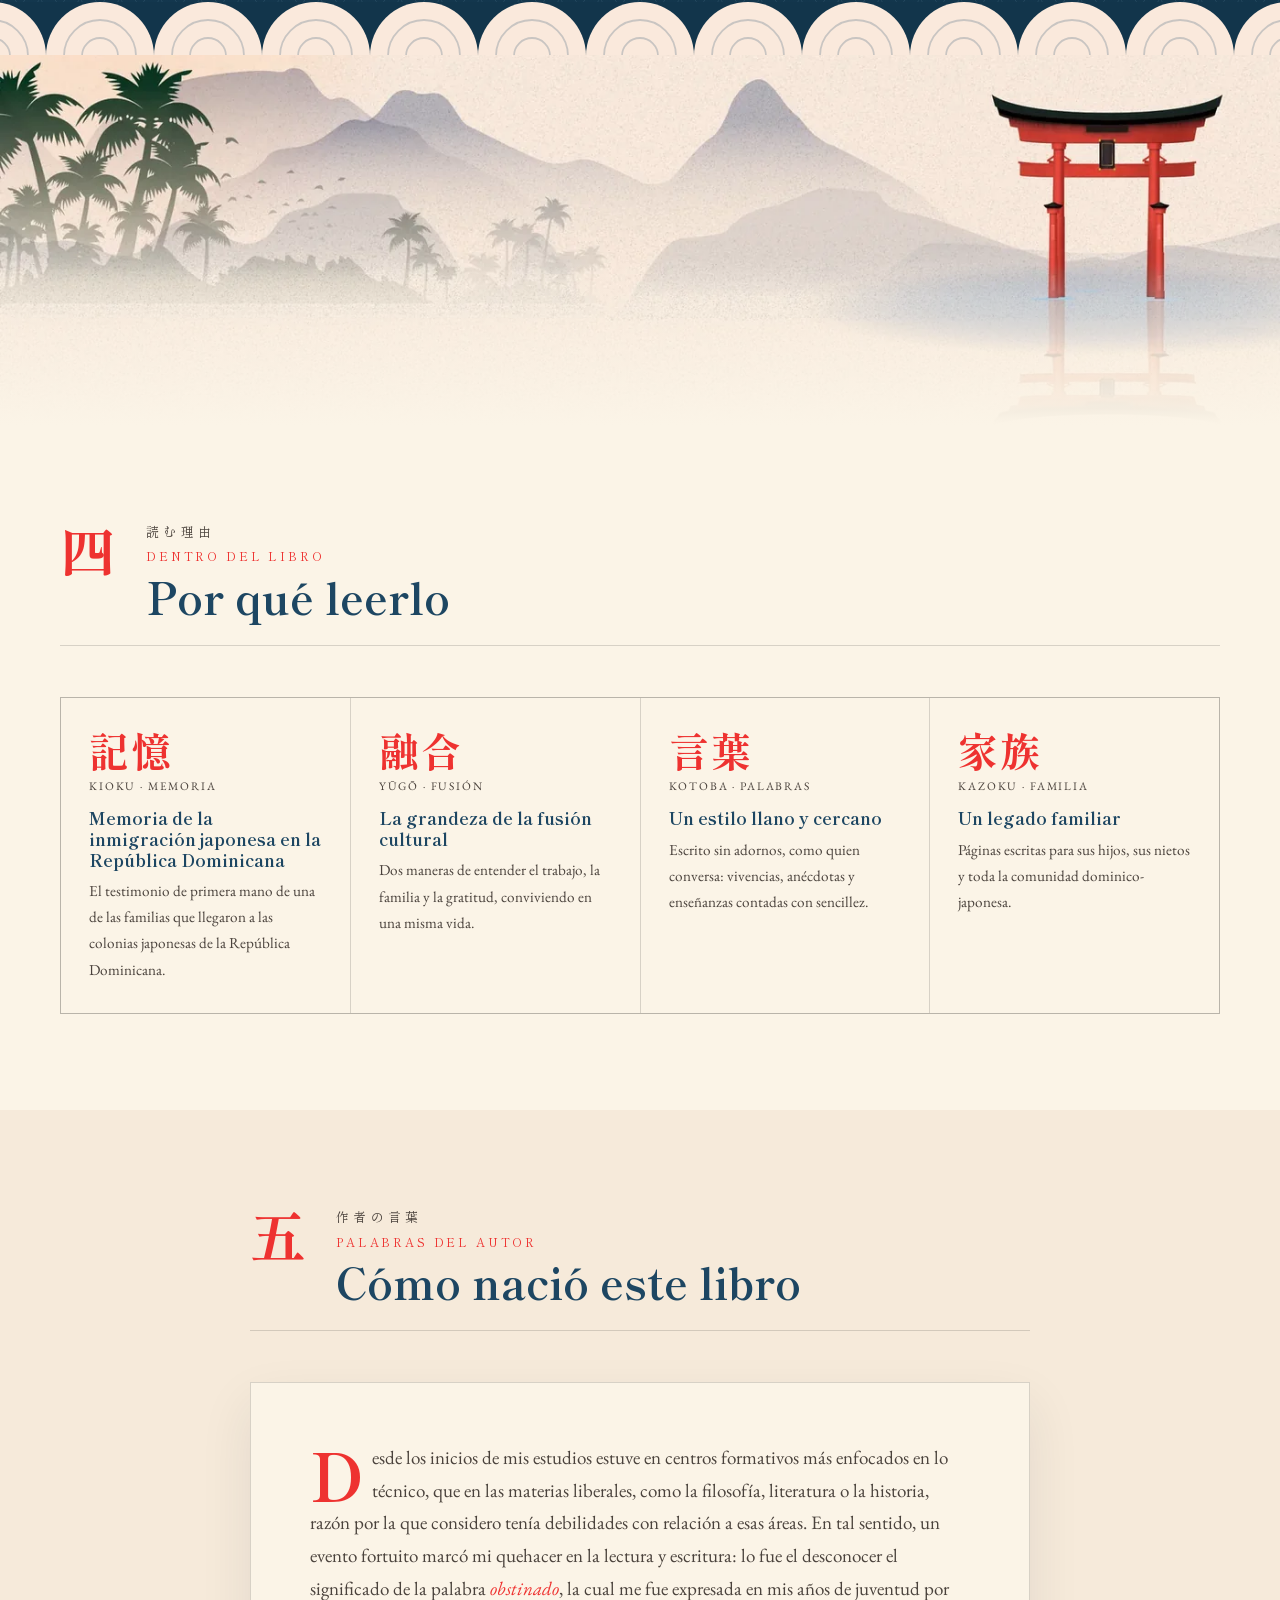
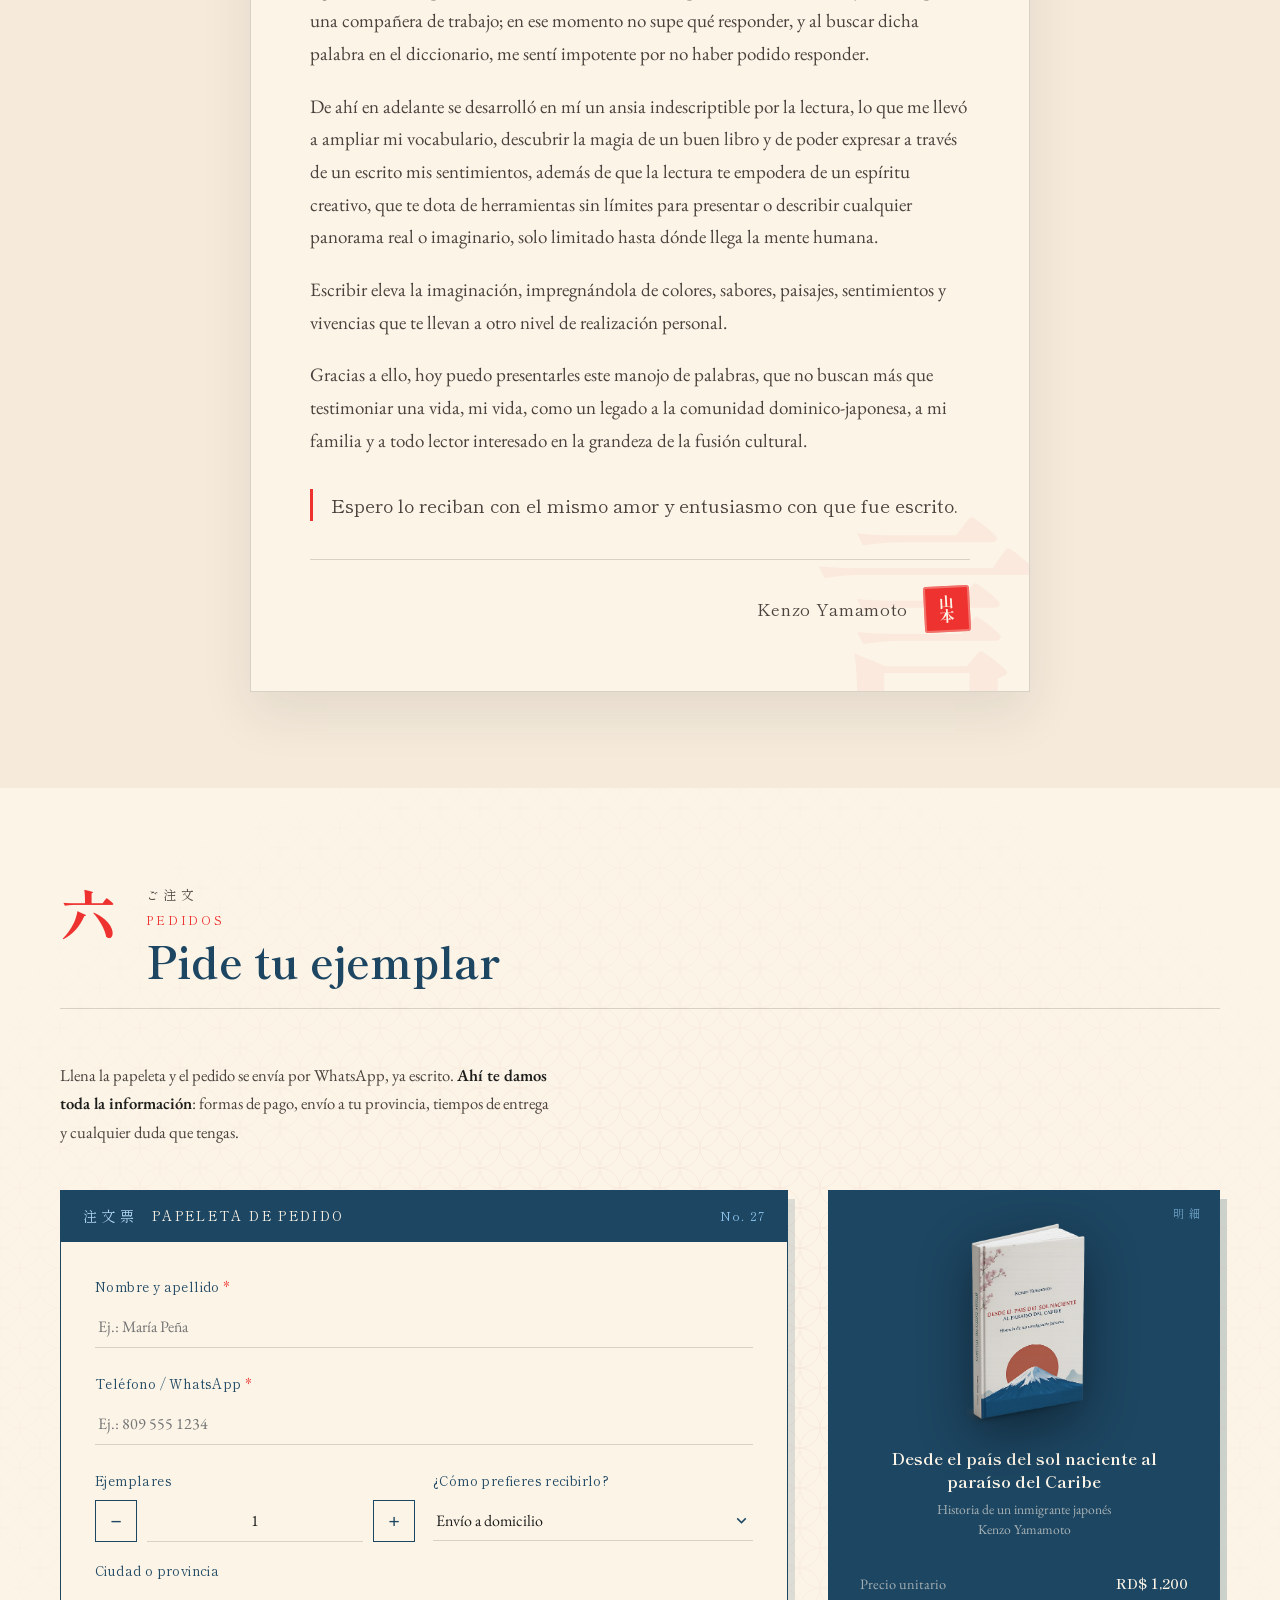
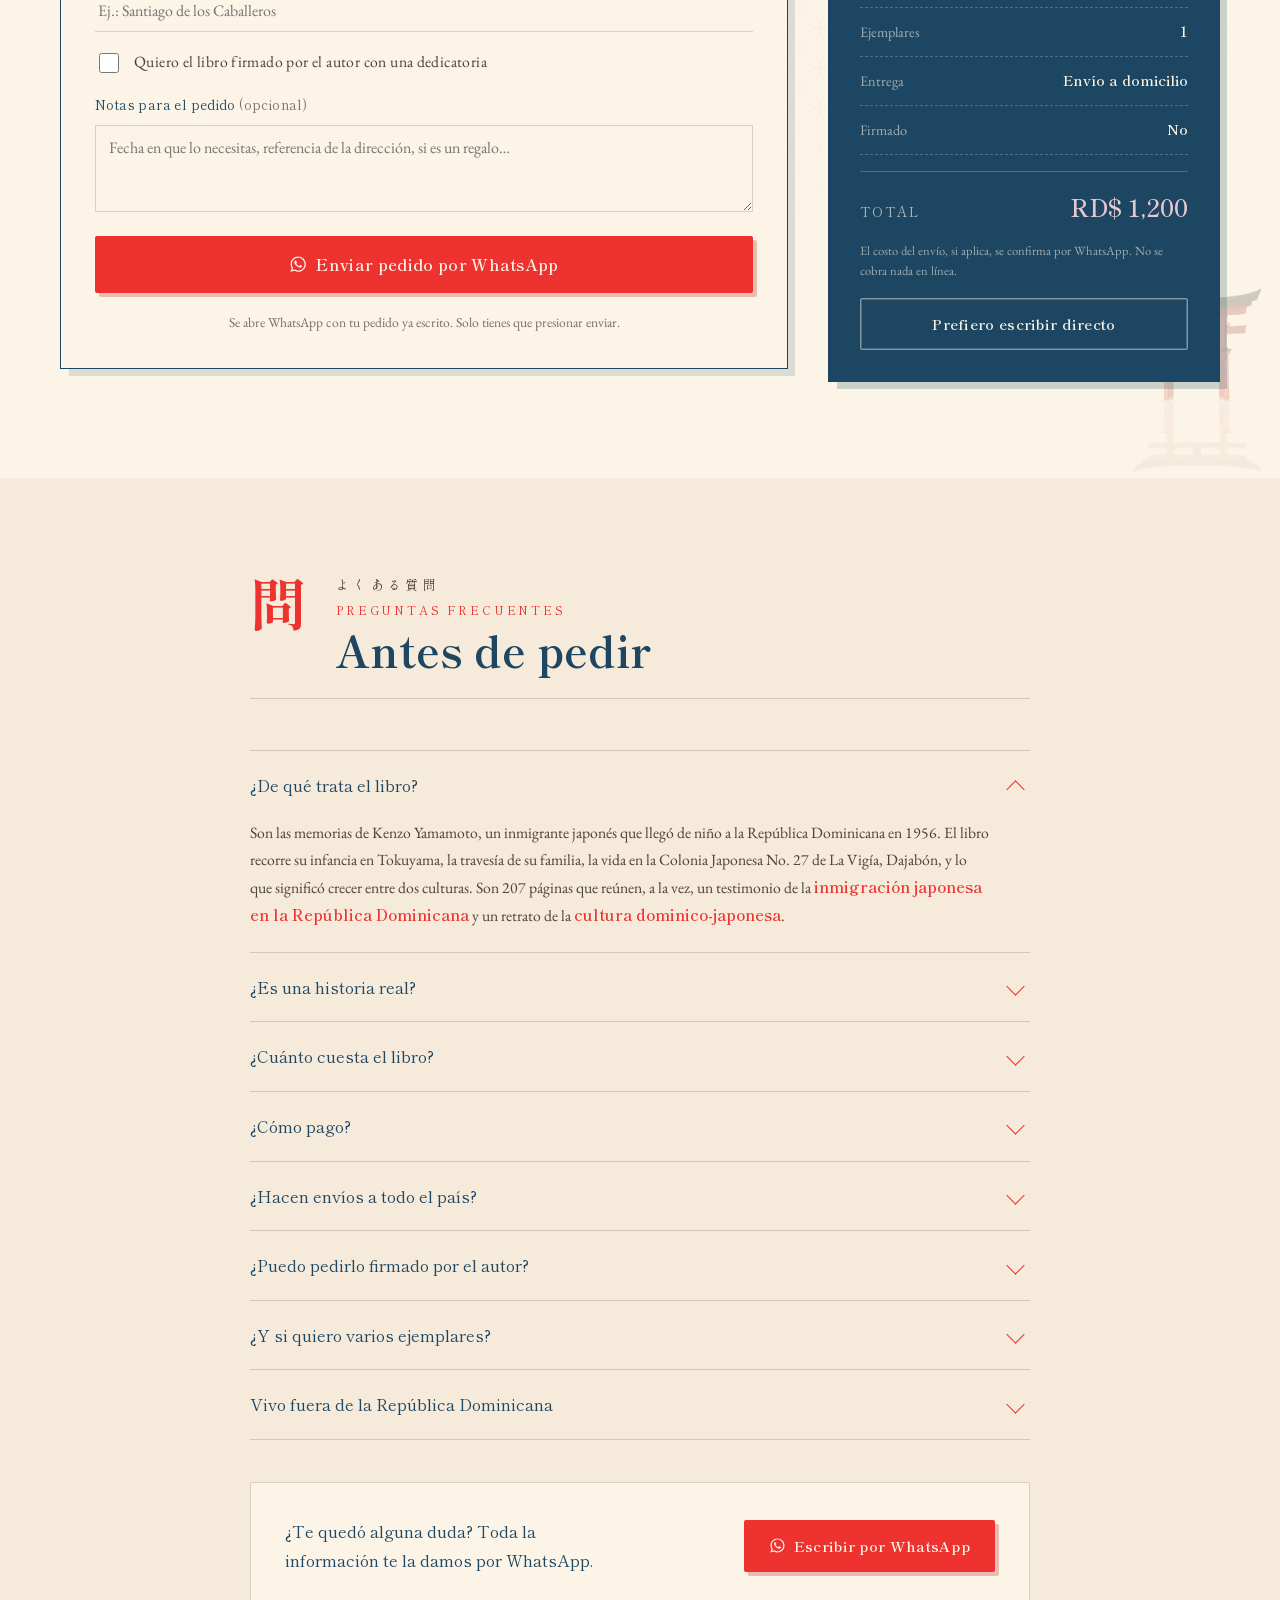
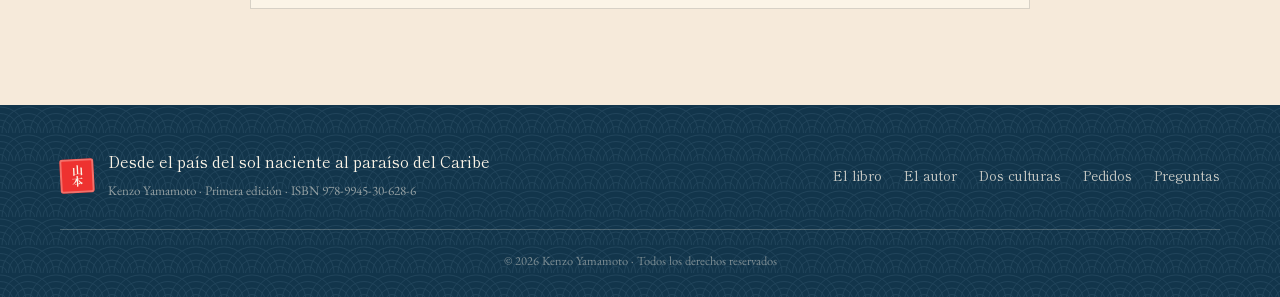
==== commit fe0d2d9c: "v2.8 Actualización de imágenes, vectores, reestructuración de codigo, optimización de JS y actualiza" ====
--- a/index.html
+++ b/index.html
@@ -1,47 +1,178 @@
 <!DOCTYPE html>
-<html lang="es">
+<html lang="es-DO">
 <head>
 <meta charset="UTF-8">
 <meta name="viewport" content="width=device-width, initial-scale=1">
-<title>Desde el país del sol naciente al paraíso del Caribe — Kenzo Yamamoto</title>
-
-<meta name="description" content="Historia de un inmigrante japonés. Kenzo Yamamoto narra su vida entre Japón y la República Dominicana. RD$ 1,200 · Pide tu ejemplar por WhatsApp.">
+
+<!-- ═══════════════════════════════════════════════════════════════════════
+     SEO — CÓMO SE VE ESTA PÁGINA EN GOOGLE Y AL COMPARTIRLA
+
+     El dominio de producción es https://kenzoyamamoto.com y aparece en las
+     etiquetas canonical, Open Graph y en los datos estructurados de abajo,
+     además de en robots.txt y sitemap.xml.
+
+     Mientras el sitio se prueba en GitHub Pages, la etiqueta «canonical»
+     sigue apuntando a kenzoyamamoto.com a propósito: así Google entiende
+     que la copia de pruebas no es una página distinta y no la indexa
+     como contenido duplicado.
+     ═══════════════════════════════════════════════════════════════════════ -->
+
+<title>Desde el país del sol naciente al paraíso del Caribe | Kenzo Yamamoto</title>
+
+<meta name="description" content="Memorias de Kenzo Yamamoto sobre la inmigración japonesa en la República Dominicana: de Tokuyama a la Colonia Japonesa No. 27, Dajabón. RD$ 1,200.">
+
 <meta name="author" content="Kenzo Yamamoto">
+<meta name="robots" content="index, follow, max-image-preview:large, max-snippet:-1">
 <meta name="theme-color" content="#1D4662">
 
+<!-- Dirección oficial de la página: evita que Google la trate como duplicada -->
+<link rel="canonical" href="https://kenzoyamamoto.com/">
+<link rel="alternate" hreflang="es-do" href="https://kenzoyamamoto.com/">
+<link rel="alternate" hreflang="x-default" href="https://kenzoyamamoto.com/">
+
+<!-- Vista previa al compartir en WhatsApp, Facebook e Instagram -->
 <meta property="og:type" content="book">
+<meta property="og:site_name" content="Kenzo Yamamoto — Desde el país del sol naciente al paraíso del Caribe">
 <meta property="og:title" content="Desde el país del sol naciente al paraíso del Caribe">
-<meta property="og:description" content="Historia de un inmigrante japonés que encontró en dos tierras la riqueza de una sola vida.">
-<meta property="og:image" content="assets/book-cover.webp">
+<meta property="og:description" content="Historia de un inmigrante japonés que encontró en dos tierras la riqueza de una sola vida. Memorias de Kenzo Yamamoto. RD$ 1,200.">
+<meta property="og:url" content="https://kenzoyamamoto.com/">
+<meta property="og:image" content="https://kenzoyamamoto.com/assets/book-cover.webp">
+<meta property="og:image:width" content="696">
+<meta property="og:image:height" content="1150">
+<meta property="og:image:alt" content="Portada del libro: el monte Fuji bajo el sol naciente y una rama de cerezo en flor">
 <meta property="og:locale" content="es_DO">
-
+<meta property="book:author" content="Kenzo Yamamoto">
+<meta property="book:isbn" content="978-9945-30-628-6">
+
+<!-- Vista previa en X / Twitter -->
+<meta name="twitter:card" content="summary_large_image">
+<meta name="twitter:title" content="Desde el país del sol naciente al paraíso del Caribe">
+<meta name="twitter:description" content="Historia de un inmigrante japonés que encontró en dos tierras la riqueza de una sola vida. Memorias de Kenzo Yamamoto.">
+<meta name="twitter:image" content="https://kenzoyamamoto.com/assets/book-cover.webp">
+
+<!-- Iconos -->
 <link rel="icon" href="assets/torii.webp">
 <link rel="apple-touch-icon" href="assets/torii.webp">
+
+<!-- Tipografías: se avisa al navegador antes de tiempo para que carguen antes -->
 <link rel="preconnect" href="https://fonts.googleapis.com">
 <link rel="preconnect" href="https://fonts.gstatic.com" crossorigin>
 <link href="https://fonts.googleapis.com/css2?family=Shippori+Mincho:wght@400;500;600;700;800&family=EB+Garamond:ital,wght@0,400;0,500;0,600;1,400;1,500&display=swap" rel="stylesheet">
-<link rel="stylesheet" href="css/styles.css?v=3">
-
-<!-- Datos estructurados: ayudan a que Google muestre el libro y su precio -->
+
+<!-- La portada del libro es la imagen grande de la cabecera: se pide primero -->
+<link rel="preload" as="image" href="assets/book-cover.webp" fetchpriority="high">
+
+<link rel="stylesheet" href="css/styles.css?v=8">
+
+<!-- ═══════════════════════════════════════════════════════════════════════
+     DATOS ESTRUCTURADOS (schema.org)
+     Le explican a Google qué es esta página. Gracias a esto puede mostrar
+     el libro con su precio, y las preguntas frecuentes desplegables en los
+     resultados de búsqueda.
+     Si cambias el precio en js/main.js, cámbialo también aquí abajo.
+     ═══════════════════════════════════════════════════════════════════════ -->
 <script type="application/ld+json">
 {
   "@context": "https://schema.org",
-  "@type": "Book",
-  "name": "Desde el país del sol naciente al paraíso del Caribe",
-  "alternativeHeadline": "Historia de un inmigrante japonés",
-  "isbn": "978-9945-30-628-6",
-  "bookFormat": "https://schema.org/Paperback",
-  "inLanguage": "es",
-  "numberOfPages": null,
-  "author": { "@type": "Person", "name": "Kenzo Yamamoto" },
-  "about": ["Inmigración japonesa en la República Dominicana", "Memorias", "Cultura dominico-japonesa"],
-  "offers": {
-    "@type": "Offer",
-    "price": "1200",
-    "priceCurrency": "DOP",
-    "availability": "https://schema.org/InStock",
-    "areaServed": "DO"
-  }
+  "@graph": [
+    {
+      "@type": "WebSite",
+      "@id": "https://kenzoyamamoto.com/#sitio",
+      "url": "https://kenzoyamamoto.com/",
+      "name": "Desde el país del sol naciente al paraíso del Caribe",
+      "inLanguage": "es-DO",
+      "publisher": { "@id": "https://kenzoyamamoto.com/#autor" }
+    },
+    {
+      "@type": "Person",
+      "@id": "https://kenzoyamamoto.com/#autor",
+      "name": "Kenzo Yamamoto",
+      "birthDate": "1949-11-17",
+      "birthPlace": { "@type": "Place", "name": "Tokuyama, Yamaguchi, Japón" },
+      "nationality": "Dominicana",
+      "jobTitle": "Ingeniero electromecánico y escritor",
+      "alumniOf": { "@type": "CollegeOrUniversity", "name": "Universidad Católica Madre y Maestra" },
+      "image": "https://kenzoyamamoto.com/assets/author-photo.webp",
+      "description": "Inmigrante japonés llegado a la República Dominicana en 1956, establecido en la Colonia Japonesa No. 27 de La Vigía, Dajabón."
+    },
+    {
+      "@type": "Book",
+      "@id": "https://kenzoyamamoto.com/#libro",
+      "name": "Desde el país del sol naciente al paraíso del Caribe",
+      "alternativeHeadline": "Historia de un inmigrante japonés",
+      "url": "https://kenzoyamamoto.com/",
+      "isbn": "978-9945-30-628-6",
+      "bookEdition": "Primera edición",
+      "bookFormat": "https://schema.org/Paperback",
+      "numberOfPages": 207,
+      "inLanguage": "es",
+      "image": "https://kenzoyamamoto.com/assets/book-cover.webp",
+      "author": { "@id": "https://kenzoyamamoto.com/#autor" },
+      "about": [
+        "Inmigración japonesa en la República Dominicana",
+        "Colonias japonesas de Dajabón",
+        "Memorias y autobiografía",
+        "Cultura dominico-japonesa"
+      ],
+      "description": "El autor relata sus vivencias en Japón y en la República Dominicana, destacando las riquezas y enseñanzas que le ha brindado el privilegio de compartir dos culturas.",
+      "offers": {
+        "@type": "Offer",
+        "price": "1200",
+        "priceCurrency": "DOP",
+        "availability": "https://schema.org/InStock",
+        "itemCondition": "https://schema.org/NewCondition",
+        "areaServed": { "@type": "Country", "name": "República Dominicana" },
+        "seller": { "@id": "https://kenzoyamamoto.com/#autor" },
+        "url": "https://kenzoyamamoto.com/#pedido"
+      }
+    },
+    {
+      "@type": "FAQPage",
+      "@id": "https://kenzoyamamoto.com/#preguntas",
+      "mainEntity": [
+        {
+          "@type": "Question",
+          "name": "¿De qué trata el libro?",
+          "acceptedAnswer": { "@type": "Answer", "text": "Son las memorias de Kenzo Yamamoto, un inmigrante japonés que llegó de niño a la República Dominicana en 1956. El libro recorre su infancia en Tokuyama, la travesía de su familia, la vida en la Colonia Japonesa No. 27 de La Vigía, Dajabón, y lo que significó crecer entre dos culturas. Son 207 páginas que reúnen, a la vez, un testimonio de la inmigración japonesa en la República Dominicana y un retrato de la cultura dominico-japonesa." }
+        },
+        {
+          "@type": "Question",
+          "name": "¿Es una historia real?",
+          "acceptedAnswer": { "@type": "Answer", "text": "Sí. Es un relato autobiográfico: el autor cuenta su propia vida y la de su familia, con fechas, lugares y personas reales. No es una novela." }
+        },
+        {
+          "@type": "Question",
+          "name": "¿Cuánto cuesta el libro?",
+          "acceptedAnswer": { "@type": "Answer", "text": "RD$ 1,200 por ejemplar. Si el pedido lleva envío, el costo depende de la provincia y se confirma por WhatsApp antes de despachar." }
+        },
+        {
+          "@type": "Question",
+          "name": "¿Cómo pago el libro?",
+          "acceptedAnswer": { "@type": "Answer", "text": "El pago se acuerda directamente por WhatsApp. Escríbenos y te indicamos las formas disponibles para que elijas la que mejor te convenga." }
+        },
+        {
+          "@type": "Question",
+          "name": "¿Hacen envíos a todo el país?",
+          "acceptedAnswer": { "@type": "Answer", "text": "Coordinamos envíos dentro de la República Dominicana. Escríbenos por WhatsApp con tu provincia y te decimos cómo y cuándo te llega." }
+        },
+        {
+          "@type": "Question",
+          "name": "¿Puedo pedir el libro firmado por el autor?",
+          "acceptedAnswer": { "@type": "Answer", "text": "Sí. Al hacer el pedido se marca la casilla de dedicatoria y se indica el nombre de la persona. Es ideal para regalo." }
+        },
+        {
+          "@type": "Question",
+          "name": "¿Puedo pedir varios ejemplares?",
+          "acceptedAnswer": { "@type": "Answer", "text": "Sí, se indica la cantidad en el formulario. Para pedidos de bibliotecas, escuelas o instituciones conviene escribir por WhatsApp." }
+        },
+        {
+          "@type": "Question",
+          "name": "¿Puedo comprarlo desde fuera de la República Dominicana?",
+          "acceptedAnswer": { "@type": "Answer", "text": "Sí. Escríbenos por WhatsApp indicando tu país y buscamos la mejor forma de hacerte llegar el ejemplar." }
+        }
+      ]
+    }
+  ]
 }
 </script>
 </head>
@@ -58,7 +189,7 @@
       <span class="hanko hanko--sm" aria-hidden="true">山本</span>
       <span class="nav__brandtxt">
         <strong>Desde el país del sol naciente</strong>
-        <small>Kenzo Yamamoto · 山本</small>
+        <small>Kenzo Yamamoto</small>
       </span>
     </a>
 
@@ -195,6 +326,7 @@
           <p class="colofon__t"><i aria-hidden="true">奥付</i> Ficha del libro</p>
           <dl>
             <div><dt>Autor</dt><dd>Kenzo Yamamoto</dd></div>
+            <div><dt>Páginas</dt><dd>207</dd></div>
             <div><dt>Idioma</dt><dd>Español</dd></div>
             <div><dt>Formato</dt><dd>Libro impreso</dd></div>
             <div><dt>ISBN</dt><dd>978-9945-30-628-6</dd></div>
@@ -203,10 +335,7 @@
           </dl>
         </div>
 
-        <a class="btn btn--shu" href="#pedido">
-          <svg class="ico-wa" viewBox="0 0 24 24" aria-hidden="true"><path d="M12.04 2C6.58 2 2.13 6.45 2.13 11.91c0 1.75.46 3.45 1.32 4.95L2 22l5.25-1.38a9.9 9.9 0 0 0 4.79 1.22h.01c5.46 0 9.91-4.45 9.91-9.91 0-2.65-1.03-5.14-2.9-7.01A9.82 9.82 0 0 0 12.04 2Zm0 18.13h-.01a8.2 8.2 0 0 1-4.19-1.15l-.3-.18-3.12.82.83-3.04-.2-.31a8.2 8.2 0 0 1-1.26-4.36c0-4.54 3.7-8.24 8.25-8.24 2.2 0 4.27.86 5.83 2.42a8.19 8.19 0 0 1 2.41 5.83c0 4.54-3.7 8.21-8.24 8.21Zm4.52-6.16c-.25-.12-1.47-.72-1.69-.81-.23-.08-.39-.12-.56.13-.16.24-.64.8-.78.97-.14.16-.29.18-.54.06-.25-.12-1.05-.39-1.99-1.23-.74-.66-1.24-1.47-1.38-1.72-.15-.25-.02-.38.11-.5.11-.11.25-.29.37-.43.13-.15.17-.25.25-.41.08-.17.04-.31-.02-.43-.06-.12-.56-1.34-.76-1.84-.2-.48-.41-.42-.56-.43h-.48c-.16 0-.43.06-.65.31-.22.25-.85.83-.85 2.02s.87 2.34.99 2.5c.12.16 1.71 2.61 4.15 3.66.58.25 1.03.4 1.39.51.58.19 1.11.16 1.53.1.47-.07 1.47-.6 1.67-1.18.21-.58.21-1.07.15-1.18-.06-.11-.22-.17-.47-.29Z"/></svg>
-          Quiero un ejemplar
-        </a>
+        
       </div>
     </div>
   </div>
@@ -227,7 +356,7 @@
     <div class="autor">
       <figure class="autor__foto">
         <img src="assets/author-photo.webp" loading="lazy" width="290" height="302"
-             alt="Kenzo Yamamoto escribiendo en su computadora, rodeado de vegetación">
+             alt="Kenzo Yamamoto, autor dominico-japonés, escribiendo en su computadora rodeado de vegetación">
         <span class="hanko hanko--foto" aria-hidden="true">山本</span>
         <figcaption>Kenzo Yamamoto</figcaption>
       </figure>
@@ -280,14 +409,16 @@
 
     <p class="lede-claro">
       De una isla del Pacífico a una isla del Caribe. Este es el recorrido que dio origen
-      a la historia que cuenta el libro.
+      a la historia que cuenta el libro: el de una de las familias de la
+      <b>inmigración japonesa en la República Dominicana</b>, que en 1956 se
+      estableció en las colonias agrícolas del noroeste del país.
     </p>
 
     <div class="cruce">
       <figure class="cruce__mapa">
         <div class="cruce__lienzo">
           <img src="assets/mapas.webp" loading="lazy" width="760" height="1317"
-               alt="Mapa de Japón y de la República Dominicana unidos por una línea que va de Yamaguchi a Dajabón">
+               alt="Mapa de la inmigración japonesa a la República Dominicana: la ruta de Yamaguchi, Japón, hasta Dajabón">
           <span class="mapa-tag mapa-tag--jp"><i aria-hidden="true">日本</i>Japón</span>
           <span class="mapa-tag mapa-tag--rd"><i aria-hidden="true">ドミニカ共和国</i>República Dominicana</span>
         </div>
@@ -323,7 +454,7 @@
 
 <!-- franja del Caribe: palmeras, montañas y torii -->
 <div class="banda-caribe" aria-hidden="true">
-  <img src="assets/paisaje.webp" loading="lazy" width="1600" height="610" alt="">
+  <img src="assets/paisaje.webp" loading="lazy" width="1400" height="534" alt="">
 </div>
 
 <!-- ═══════════════════ 四 · POR QUÉ LEERLO ═══════════════════ -->
@@ -342,7 +473,7 @@
       <article>
         <span class="kanji" aria-hidden="true">記憶</span>
         <p class="romaji" aria-hidden="true">kioku · memoria</p>
-        <h3>Memoria de la inmigración japonesa</h3>
+        <h3>Memoria de la inmigración japonesa en la República Dominicana</h3>
         <p>El testimonio de primera mano de una de las familias que llegaron a las colonias japonesas de la República Dominicana.</p>
       </article>
       <article>
@@ -536,6 +667,9 @@
         <p class="recibo__total"><span>Total</span><b id="resPrecio">RD$ 1,200</b></p>
         <p class="recibo__pie">El costo del envío, si aplica, se confirma por WhatsApp. No se cobra nada en línea.</p>
 
+        <!-- El enlace real lo escribe js/main.js desde CONFIG.whatsapp.
+             Este href es el respaldo por si el JavaScript no carga: si cambia
+             el número, buscar «18092231687» en este archivo (3 apariciones). -->
         <a class="btn btn--linea btn--block" id="waDirecto" href="https://wa.me/18092231687" target="_blank" rel="noopener">Prefiero escribir directo</a>
       </aside>
     </div>
@@ -556,6 +690,20 @@
 
     <div class="faq">
       <details open>
+        <summary>¿De qué trata el libro?</summary>
+        <p>Son las memorias de Kenzo Yamamoto, un inmigrante japonés que llegó de niño a
+        la República Dominicana en 1956. El libro recorre su infancia en Tokuyama, la
+        travesía de su familia, la vida en la Colonia Japonesa No.&nbsp;27 de La Vigía,
+        Dajabón, y lo que significó crecer entre dos culturas. Son 207 páginas que reúnen, a la vez, un testimonio
+        de la <b>inmigración japonesa en la República Dominicana</b> y un retrato de la
+        <b>cultura dominico-japonesa</b>.</p>
+      </details>
+      <details>
+        <summary>¿Es una historia real?</summary>
+        <p>Sí. Es un relato autobiográfico: el autor cuenta su propia vida y la de su
+        familia, con fechas, lugares y personas reales. No es una novela.</p>
+      </details>
+      <details>
         <summary>¿Cuánto cuesta el libro?</summary>
         <p><b id="faqPrecio">RD$ 1,200</b> por ejemplar. Si el pedido lleva envío, el costo depende de la provincia y te lo confirmamos por WhatsApp antes de despachar.</p>
       </details>
@@ -591,20 +739,6 @@
   </div>
 </section>
 
-<!-- ═══════════════════ CIERRE ═══════════════════ -->
-<section class="cierre">
-  <div class="wrap center">
-    <p class="tate tate--cierre" aria-hidden="true">一生の富</p>
-    <p class="cap__kicker">Un umbral entre dos mundos</p>
-    <h2>Dos tierras, la riqueza<br>de una sola vida.</h2>
-    <a class="btn btn--shu btn--lg" href="#pedido">
-      <svg class="ico-wa" viewBox="0 0 24 24" aria-hidden="true"><path d="M12.04 2C6.58 2 2.13 6.45 2.13 11.91c0 1.75.46 3.45 1.32 4.95L2 22l5.25-1.38a9.9 9.9 0 0 0 4.79 1.22h.01c5.46 0 9.91-4.45 9.91-9.91 0-2.65-1.03-5.14-2.9-7.01A9.82 9.82 0 0 0 12.04 2Zm0 18.13h-.01a8.2 8.2 0 0 1-4.19-1.15l-.3-.18-3.12.82.83-3.04-.2-.31a8.2 8.2 0 0 1-1.26-4.36c0-4.54 3.7-8.24 8.25-8.24 2.2 0 4.27.86 5.83 2.42a8.19 8.19 0 0 1 2.41 5.83c0 4.54-3.7 8.21-8.24 8.21Zm4.52-6.16c-.25-.12-1.47-.72-1.69-.81-.23-.08-.39-.12-.56.13-.16.24-.64.8-.78.97-.14.16-.29.18-.54.06-.25-.12-1.05-.39-1.99-1.23-.74-.66-1.24-1.47-1.38-1.72-.15-.25-.02-.38.11-.5.11-.11.25-.29.37-.43.13-.15.17-.25.25-.41.08-.17.04-.31-.02-.43-.06-.12-.56-1.34-.76-1.84-.2-.48-.41-.42-.56-.43h-.48c-.16 0-.43.06-.65.31-.22.25-.85.83-.85 2.02s.87 2.34.99 2.5c.12.16 1.71 2.61 4.15 3.66.58.25 1.03.4 1.39.51.58.19 1.11.16 1.53.1.47-.07 1.47-.6 1.67-1.18.21-.58.21-1.07.15-1.18-.06-.11-.22-.17-.47-.29Z"/></svg>
-      Pedir mi ejemplar · <b id="cierrePrecio">RD$ 1,200</b>
-    </a>
-  </div>
-  <img class="cierre__fuji" src="assets/fuji-ilustracion.svg" loading="lazy" alt="" aria-hidden="true">
-</section>
-
 <!-- ═══════════════════ FOOTER ═══════════════════ -->
 <footer class="footer">
   <div class="footer__olas" aria-hidden="true"></div>
@@ -633,6 +767,6 @@
   <span>Pedir</span>
 </a>
 
-<script src="js/main.js?v=3"></script>
+<script src="js/main.js?v=8"></script>
 </body>
 </html>
--- a/css/styles.css
+++ b/css/styles.css
@@ -745,39 +745,11 @@
 }
 .faq__cta p{ margin:0; font-family:var(--f-tit); font-size:1.04rem; color:var(--ai); max-width:36ch; }
 
-/* ─────────── cierre ─────────── */
-.cierre{
-  position:relative; overflow:hidden; text-align:center;
-  background:
-    radial-gradient(90% 70% at 50% 8%, var(--washi-3) 0%, rgba(252,227,208,0) 60%),
-    var(--washi-2);
-  padding:clamp(60px,7.5vw,100px) 0 0;
-}
-.cierre .cap__kicker{ margin-bottom:.7em; }
-.cierre h2{
-  font-size:clamp(1.8rem,1.1rem + 2.6vw,3rem); color:var(--ai);
-  text-wrap:balance; margin-bottom:.1em;
-}
-.cierre .btn{ margin-top:1.6em; }
-.tate--cierre{
-  position:absolute; left:8%; top:56px; font-size:1rem;
-  color:var(--shu); opacity:.42;
-}
-/* El Fuji completo, sin cortes: la base de la montaña apoya justo
-   sobre el añil del pie. 2.019 = proporción del SVG una vez descontado
-   el vacío que trae debajo de la montaña (el dibujo llega al 78,4 %). */
-.cierre__fuji{
-  display:block; width:min(1180px,100%);
-  aspect-ratio:2.019;
-  object-fit:cover; object-position:center top;
-  margin:clamp(10px,2vw,28px) auto 0;
-}
-
 /* ─────────── footer ─────────── */
 .footer{
   position:relative; overflow:hidden;
   background:var(--ai-4); color:rgba(251,244,231,.78);
-  padding:38px 0 26px; margin-top:-1px;
+  padding:44px 0 26px;
 }
 .footer__olas{
   position:absolute; inset:0; pointer-events:none; opacity:.7;
@@ -836,7 +808,6 @@
   .cruce__lienzo{ max-width:330px; margin-inline:auto; }
   .recibo{ position:static; }
   .fab.is-visible{ display:flex; }
-  .tate--cierre{ display:none; }
 }
 
 @media (max-width:640px){
@@ -876,3 +847,25 @@
     transition-duration:.001ms !important;
   }
 }
+
+
+/* ═══════════════ IMPRESIÓN ═══════════════
+   Si alguien imprime la página o la guarda en PDF: fuera adornos,
+   fondos y botones; queda el texto, la ficha del libro y el contacto. */
+@media print{
+  .nav, .fab, .petals, .crest, .banda-caribe, .hero__sakura,
+  .hero__seigaiha, .mar__olas, .ai__olas, .pedido__shippo,
+  .pedido__torii, .footer__olas, .papeleta, .skip-link{ display:none !important; }
+
+  body{ background:#fff; color:#000; font-size:11pt; }
+  .section, .mar, .hero{ padding:14pt 0; background:#fff !important; color:#000 !important; }
+  .section--ai, .mar, .footer{ background:#fff !important; color:#000 !important; }
+  .cap h2, .cap--claro h2, .ruta h3, .recibo h3{ color:#000 !important; }
+  .cap__num, .kanji, .capitular::first-letter{ color:#666 !important; }
+  .hero__bookwrap{ width:180px; animation:none; }
+  .recibo{ background:#fff !important; color:#000 !important; box-shadow:none; border:1px solid #999; }
+  .recibo__list span, .recibo__pie, .recibo__sub{ color:#333 !important; }
+  a[href^="http"]::after{ content:" (" attr(href) ")"; font-size:9pt; color:#555; }
+  .faq details{ break-inside:avoid; }
+  .faq details p{ display:block !important; }
+}
